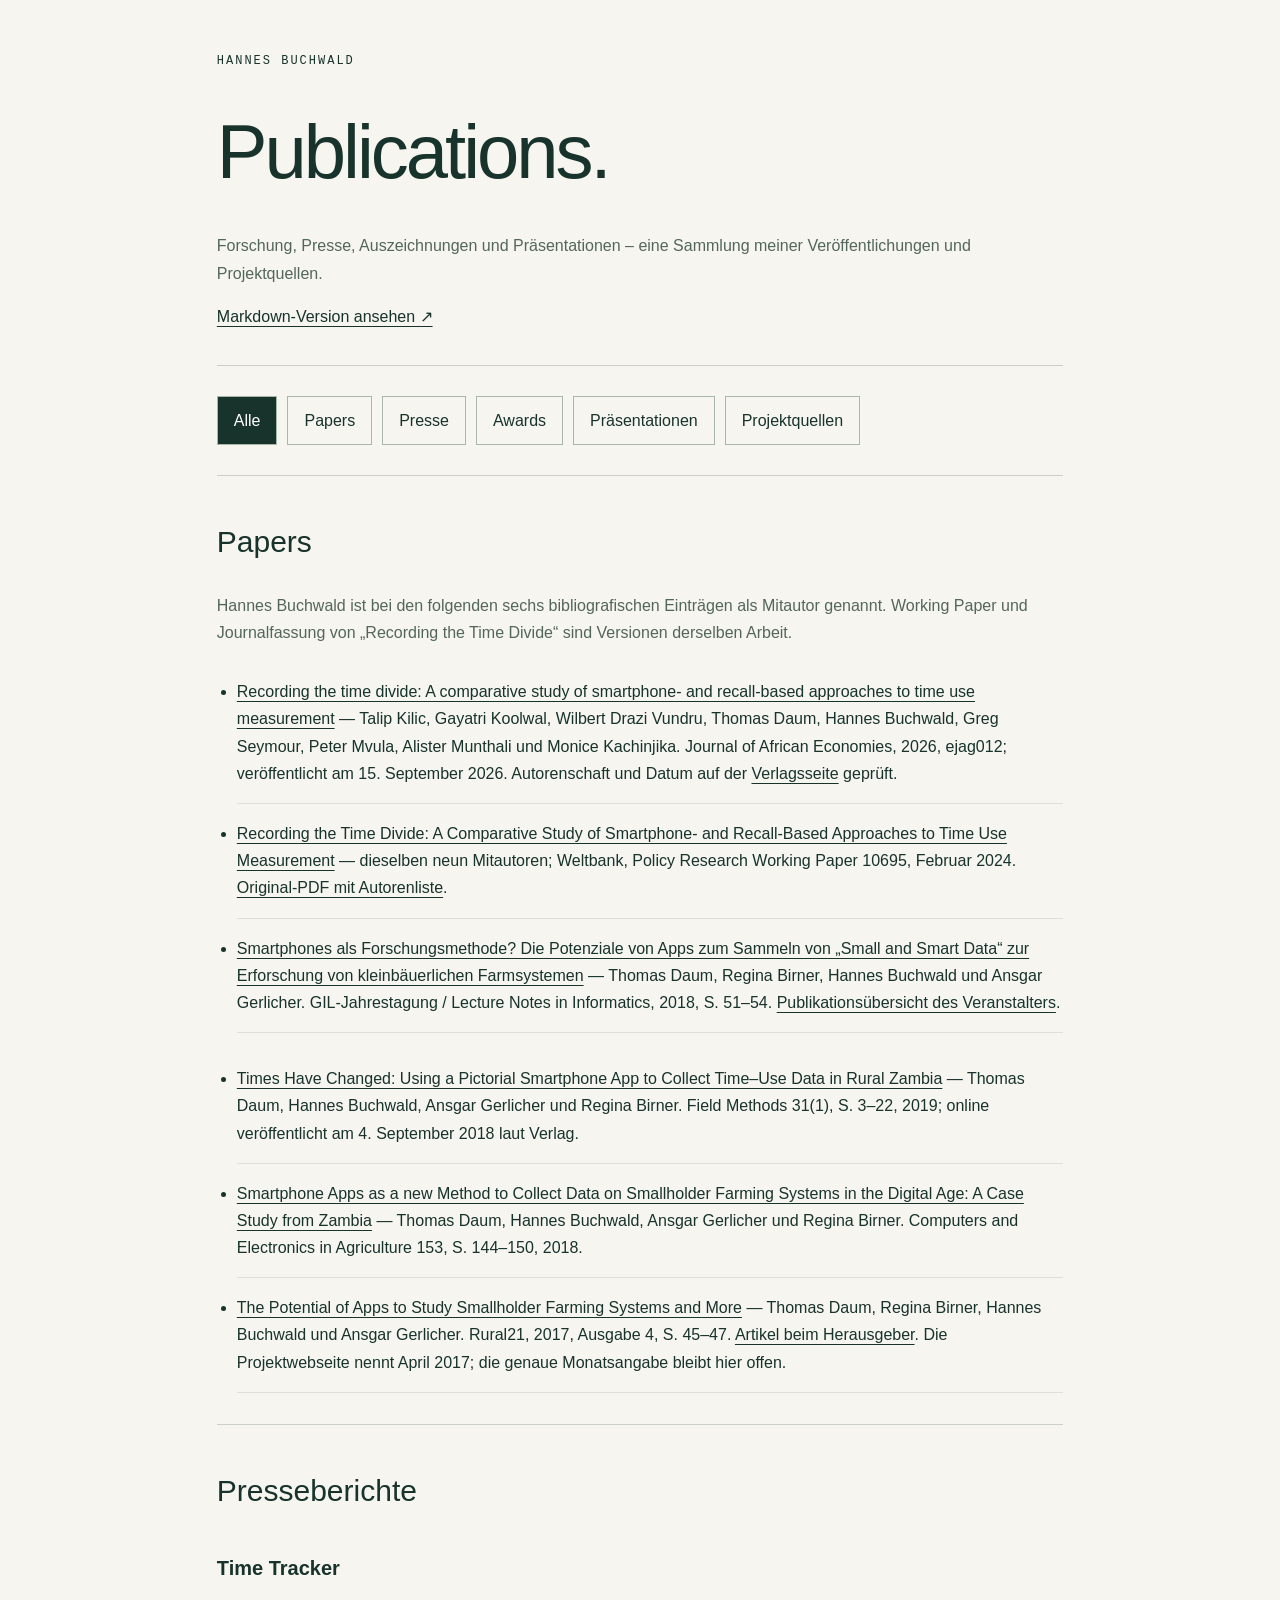
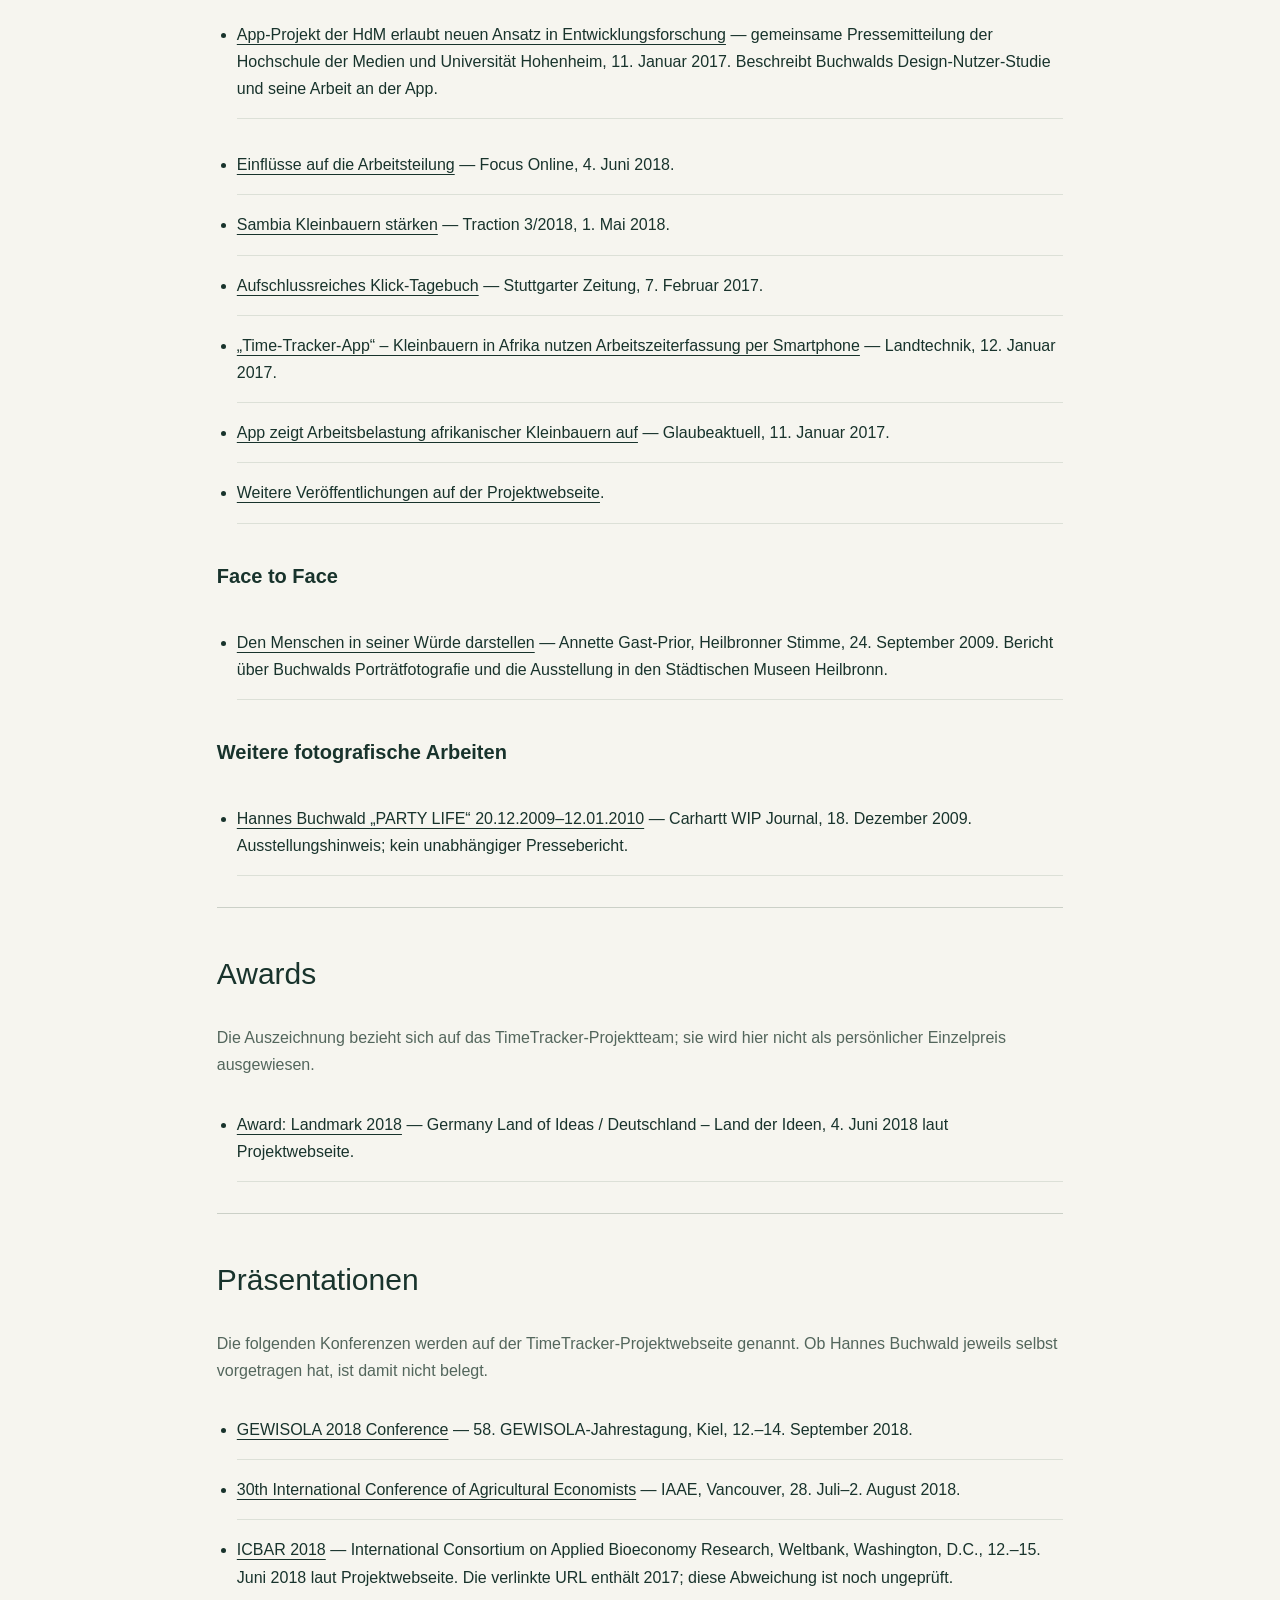
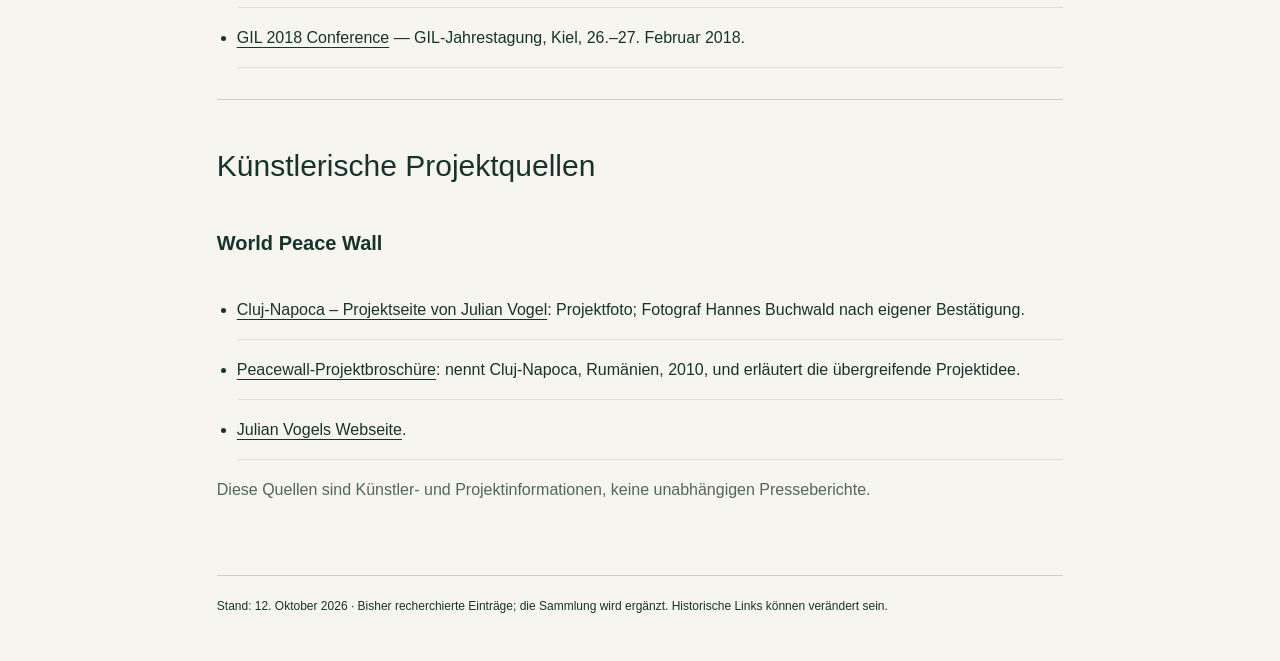
==== publications.html @ 1b31e5c7 "Add responsive publications page with category filters" ====
<!doctype html><html lang="de"><head><meta charset="utf-8"><meta name="viewport" content="width=device-width, initial-scale=1"><title>Publications · Hannes Buchwald</title><style>*{box-sizing:border-box}body{margin:0;background:#f6f5ef;color:#18332c;font:16px/1.7 Arial,sans-serif}main{max-width:1000px;margin:auto;padding:45px 6%}header{border-bottom:1px solid #cbd0c7;padding-bottom:35px}h1{font-size:clamp(42px,8vw,76px);font-weight:400;letter-spacing:-3px;margin:15px 0}h2{font-size:30px;font-weight:400}h3{font-size:20px;margin-top:35px}.label{font:12px monospace;letter-spacing:2px}nav{display:flex;flex-wrap:wrap;gap:10px;margin:30px 0}nav button{font:inherit;background:transparent;border:1px solid #a8b7aa;padding:10px 16px;color:inherit;cursor:pointer}nav button[aria-pressed=true]{background:#18332c;color:white}a{color:inherit;text-underline-offset:4px;overflow-wrap:anywhere}a:hover{color:#477022}a:focus-visible,button:focus-visible{outline:3px solid #609431;outline-offset:4px}section{border-top:1px solid #cbd0c7;padding:15px 0}li{padding:16px 0;border-bottom:1px solid #dce0d7}ul{padding-left:20px}p{color:#53665c}footer{font-size:12px;margin-top:40px;padding-top:20px;border-top:1px solid #cbd0c7}[hidden]{display:none}@media(max-width:600px){main{padding:25px 6%}nav{gap:8px}nav button{font-size:14px;padding:9px 12px}li{padding:18px 0}}@media print{nav{display:none}section[hidden]{display:block}}</style></head><body><main><header><span class="label">HANNES BUCHWALD</span><h1>Publications.</h1><p>Forschung, Presse, Auszeichnungen und Präsentationen – eine Sammlung meiner Veröffentlichungen und Projektquellen.</p><a href="publications.md">Markdown-Version ansehen ↗</a></header><nav aria-label="Bereiche auswählen"><button data-target="all" aria-pressed="true">Alle</button><button data-target="papers" aria-pressed="false">Papers</button><button data-target="press" aria-pressed="false">Presse</button><button data-target="awards" aria-pressed="false">Awards</button><button data-target="presentations" aria-pressed="false">Präsentationen</button><button data-target="sources" aria-pressed="false">Projektquellen</button></nav><div aria-live="polite"><section id="papers"><h2>Papers</h2><p>Hannes Buchwald ist bei den folgenden sechs bibliografischen Einträgen als Mitautor genannt. Working Paper und Journalfassung von „Recording the Time Divide“ sind Versionen derselben Arbeit.</p><ul><li><a href="https://doi.org/10.1093/jae/ejag012">Recording the time divide: A comparative study of smartphone- and recall-based approaches to time use measurement</a> — Talip Kilic, Gayatri Koolwal, Wilbert Drazi Vundru, Thomas Daum, Hannes Buchwald, Greg Seymour, Peter Mvula, Alister Munthali und Monice Kachinjika. Journal of African Economies, 2026, ejag012; veröffentlicht am 15. September 2026. Autorenschaft und Datum auf der <a href="https://academic.oup.com/jae/article-abstract/35/5/ejag012/8801932">Verlagsseite</a> geprüft.</li><li><a href="https://doi.org/10.1596/1813-9450-10695">Recording the Time Divide: A Comparative Study of Smartphone- and Recall-Based Approaches to Time Use Measurement</a> — dieselben neun Mitautoren; Weltbank, Policy Research Working Paper 10695, Februar 2024. <a href="https://documents1.worldbank.org/curated/en/099814102072416574/pdf/IDU195d006a6196d314cc21a96310b5efaaff3cd.pdf">Original-PDF mit Autorenliste</a>.</li><li><a href="https://gil-net.de/Publikationen/30_51.pdf">Smartphones als Forschungsmethode? Die Potenziale von Apps zum Sammeln von „Small and Smart Data“ zur Erforschung von kleinbäuerlichen Farmsystemen</a> — Thomas Daum, Regina Birner, Hannes Buchwald und Ansgar Gerlicher. GIL-Jahrestagung / Lecture Notes in Informatics, 2018, S. 51–54. <a href="https://gil-net.de/publikationen/">Publikationsübersicht des Veranstalters</a>.</li></ul><ul><li><a href="https://doi.org/10.1177/1525822X18797303">Times Have Changed: Using a Pictorial Smartphone App to Collect Time–Use Data in Rural Zambia</a> — Thomas Daum, Hannes Buchwald, Ansgar Gerlicher und Regina Birner. Field Methods 31(1), S. 3–22, 2019; online veröffentlicht am 4. September 2018 laut Verlag.</li><li><a href="https://doi.org/10.1016/j.compag.2018.08.017">Smartphone Apps as a new Method to Collect Data on Smallholder Farming Systems in the Digital Age: A Case Study from Zambia</a> — Thomas Daum, Hannes Buchwald, Ansgar Gerlicher und Regina Birner. Computers and Electronics in Agriculture 153, S. 144–150, 2018.</li><li><a href="https://www.rural21.com/uploads/media/rural2017_04-S45-47.pdf">The Potential of Apps to Study Smallholder Farming Systems and More</a> — Thomas Daum, Regina Birner, Hannes Buchwald und Ansgar Gerlicher. Rural21, 2017, Ausgabe 4, S. 45–47. <a href="https://www.rural21.com/english/a-closer-look-at/detail/article/the-potential-of-apps-to-study-smallholder-farming-systems-and-more.html">Artikel beim Herausgeber</a>. Die Projektwebseite nennt April 2017; die genaue Monatsangabe bleibt hier offen.</li></ul></section><section id="press"><h2>Presseberichte</h2><h3>Time Tracker</h3><ul><li><a href="https://www.hdm-stuttgart.de/view_news?ident=news20161129155757">App-Projekt der HdM erlaubt neuen Ansatz in Entwicklungsforschung</a> — gemeinsame Pressemitteilung der Hochschule der Medien und Universität Hohenheim, 11. Januar 2017. Beschreibt Buchwalds Design-Nutzer-Studie und seine Arbeit an der App.</li></ul><ul><li><a href="https://www.focus.de/regional/stuttgart/universitaet-hohenheim-einfluesse-auf-die-arbeitsteilung_id_9034741.html">Einflüsse auf die Arbeitsteilung</a> — Focus Online, 4. Juni 2018.</li><li><a href="https://www.agrarheute.com/traction/magazin/aktuelles-heft-3-2018">Sambia Kleinbauern stärken</a> — Traction 3/2018, 1. Mai 2018.</li><li><a href="http://www.stuttgarter-zeitung.de/inhalt.hochschule-der-medien-und-uni-hohenheim-forschen-in-afrika-aufschlussreiches-klick-tagebuch.cbecb83e-7405-4c4c-9af2-2b4f32dd54fb.html">Aufschlussreiches Klick-Tagebuch</a> — Stuttgarter Zeitung, 7. Februar 2017.</li><li><a href="https://www.landtechnik-online.eu/ojs-2.4.5/index.php/landtechnik/announcement">„Time-Tracker-App“ – Kleinbauern in Afrika nutzen Arbeitszeiterfassung per Smartphone</a> — Landtechnik, 12. Januar 2017.</li><li><a href="https://www.glaubeaktuell.net/nachrichten/wirtschaft/">App zeigt Arbeitsbelastung afrikanischer Kleinbauern auf</a> — Glaubeaktuell, 11. Januar 2017.</li><li><a href="http://timetracker.cc/creative-corporation/press/">Weitere Veröffentlichungen auf der Projektwebseite</a>.</li></ul><h3>Face to Face</h3><ul><li><a href="https://www.stimme.de/archiv/neckar-zaber/sonstige-den-menschen-in-seiner-wuerde-darstellen-art-1649790">Den Menschen in seiner Würde darstellen</a> — Annette Gast-Prior, Heilbronner Stimme, 24. September 2009. Bericht über Buchwalds Porträtfotografie und die Ausstellung in den Städtischen Museen Heilbronn.</li></ul><h3>Weitere fotografische Arbeiten</h3><ul><li><a href="https://www.carhartt-wip.com/en/journal/skate/2009/12/hannes-buchwald-party-life-20-12-2009-12-01-2010">Hannes Buchwald „PARTY LIFE“ 20.12.2009–12.01.2010</a> — Carhartt WIP Journal, 18. Dezember 2009. Ausstellungshinweis; kein unabhängiger Pressebericht.</li></ul></section><section id="awards"><h2>Awards</h2><p>Die Auszeichnung bezieht sich auf das TimeTracker-Projektteam; sie wird hier nicht als persönlicher Einzelpreis ausgewiesen.</p><ul><li><a href="https://land-der-ideen.de/projekt/forschungs-app-time-tracker-3795">Award: Landmark 2018</a> — Germany Land of Ideas / Deutschland – Land der Ideen, 4. Juni 2018 laut Projektwebseite.</li></ul></section><section id="presentations"><h2>Präsentationen</h2><p>Die folgenden Konferenzen werden auf der TimeTracker-Projektwebseite genannt. Ob Hannes Buchwald jeweils selbst vorgetragen hat, ist damit nicht belegt.</p><ul><li><a href="http://www.gewisola2018.uni-kiel.de/de">GEWISOLA 2018 Conference</a> — 58. GEWISOLA-Jahrestagung, Kiel, 12.–14. September 2018.</li><li><a href="http://www.icae2018.com/">30th International Conference of Agricultural Economists</a> — IAAE, Vancouver, 28. Juli–2. August 2018.</li><li><a href="http://www.worldbank.org/en/events/2017/10/11/disruptive-innovations-value-chains-and-rural-development">ICBAR 2018</a> — International Consortium on Applied Bioeconomy Research, Weltbank, Washington, D.C., 12.–15. Juni 2018 laut Projektwebseite. Die verlinkte URL enthält 2017; diese Abweichung ist noch ungeprüft.</li><li><a href="https://www.gil-net.de/Tagung/">GIL 2018 Conference</a> — GIL-Jahrestagung, Kiel, 26.–27. Februar 2018.</li></ul></section><section id="sources"><h2>Künstlerische Projektquellen</h2><h3>World Peace Wall</h3><ul><li><a href="https://julianvogel.me/cluj-napoca">Cluj-Napoca – Projektseite von Julian Vogel</a>: Projektfoto; Fotograf Hannes Buchwald nach eigener Bestätigung.</li><li><a href="https://www.julianvogel.me/files/home/infinite-Peacewall_project2021.pdf">Peacewall-Projektbroschüre</a>: nennt Cluj-Napoca, Rumänien, 2010, und erläutert die übergreifende Projektidee.</li><li><a href="https://julianvogel.me/">Julian Vogels Webseite</a>.</li></ul><p>Diese Quellen sind Künstler- und Projektinformationen, keine unabhängigen Presseberichte.</p></section></div><footer>Stand: 12. Oktober 2026 · Bisher recherchierte Einträge; die Sammlung wird ergänzt. Historische Links können verändert sein.</footer></main><script>document.querySelectorAll('nav button').forEach(b=>b.addEventListener('click',()=>{document.querySelectorAll('nav button').forEach(x=>x.setAttribute('aria-pressed',String(x===b)));document.querySelectorAll('section').forEach(s=>s.hidden=b.dataset.target!=='all'&&s.id!==b.dataset.target);}));</script></body></html>
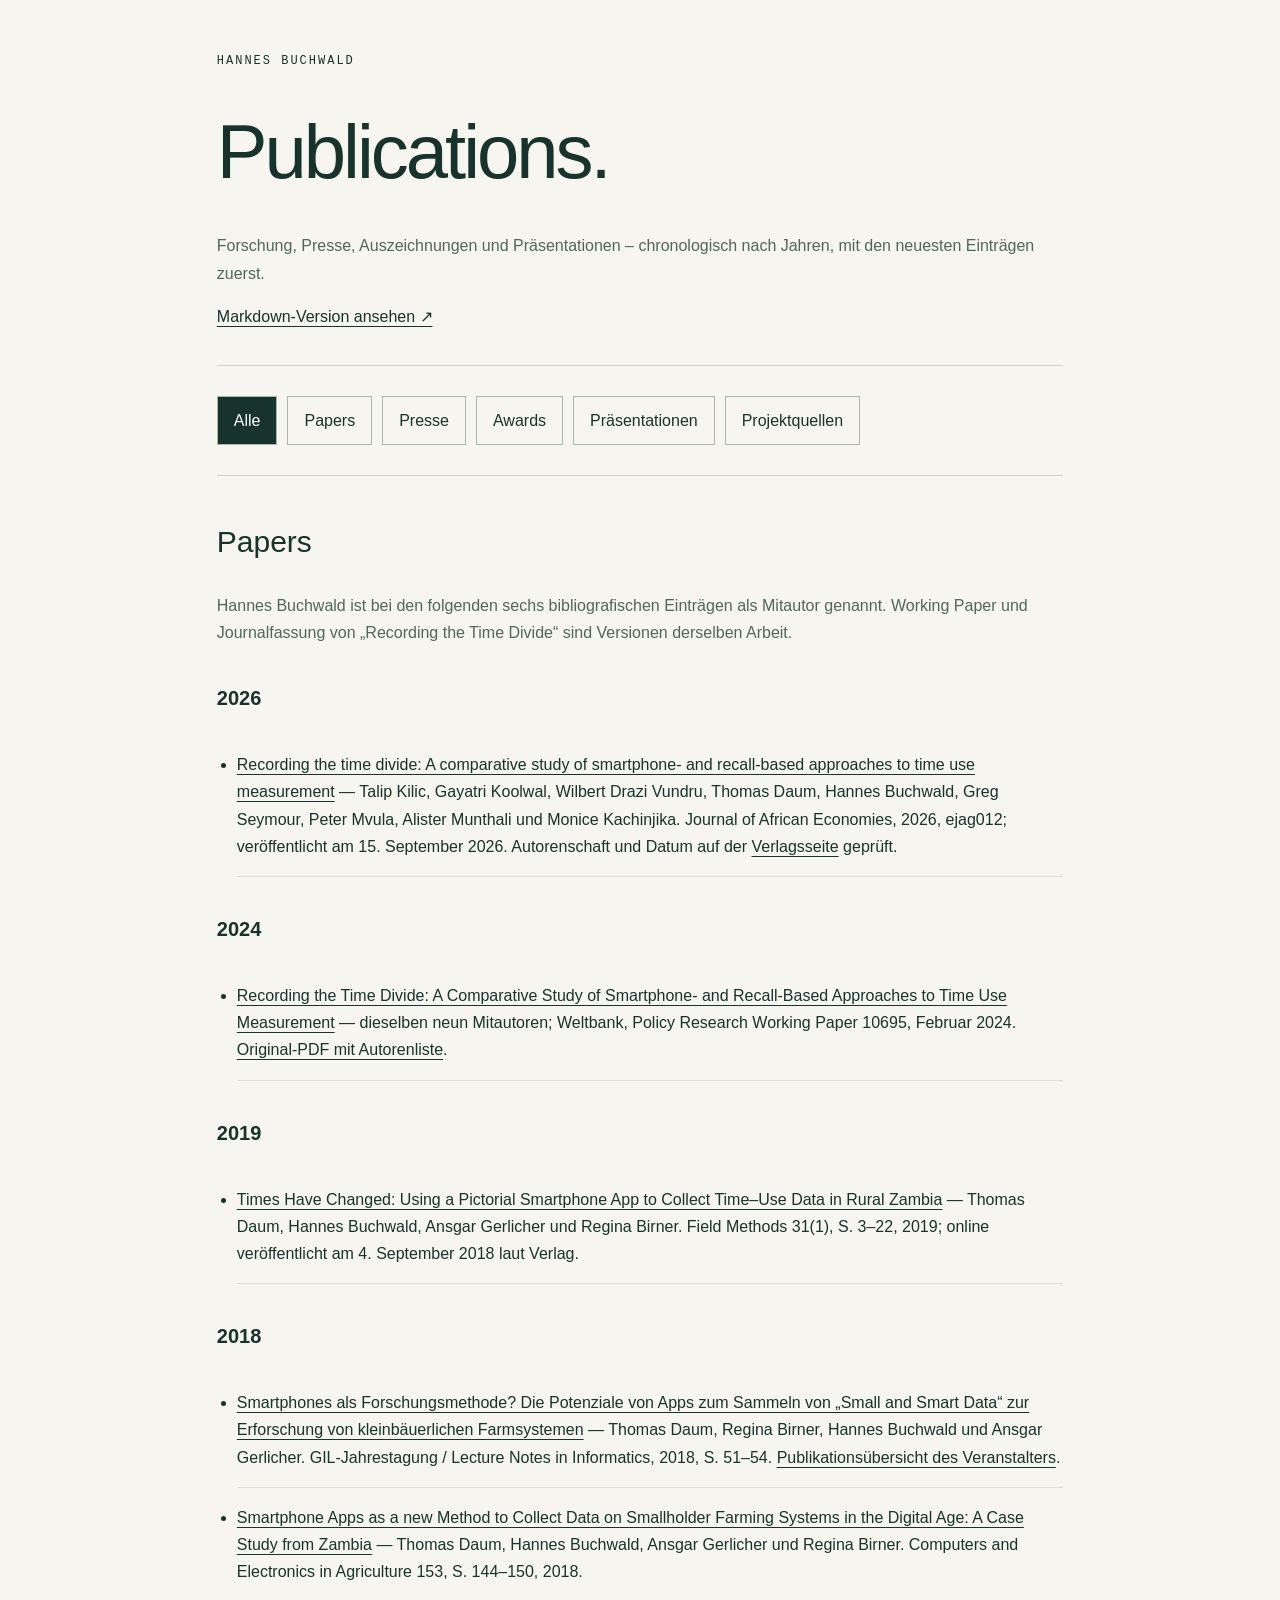
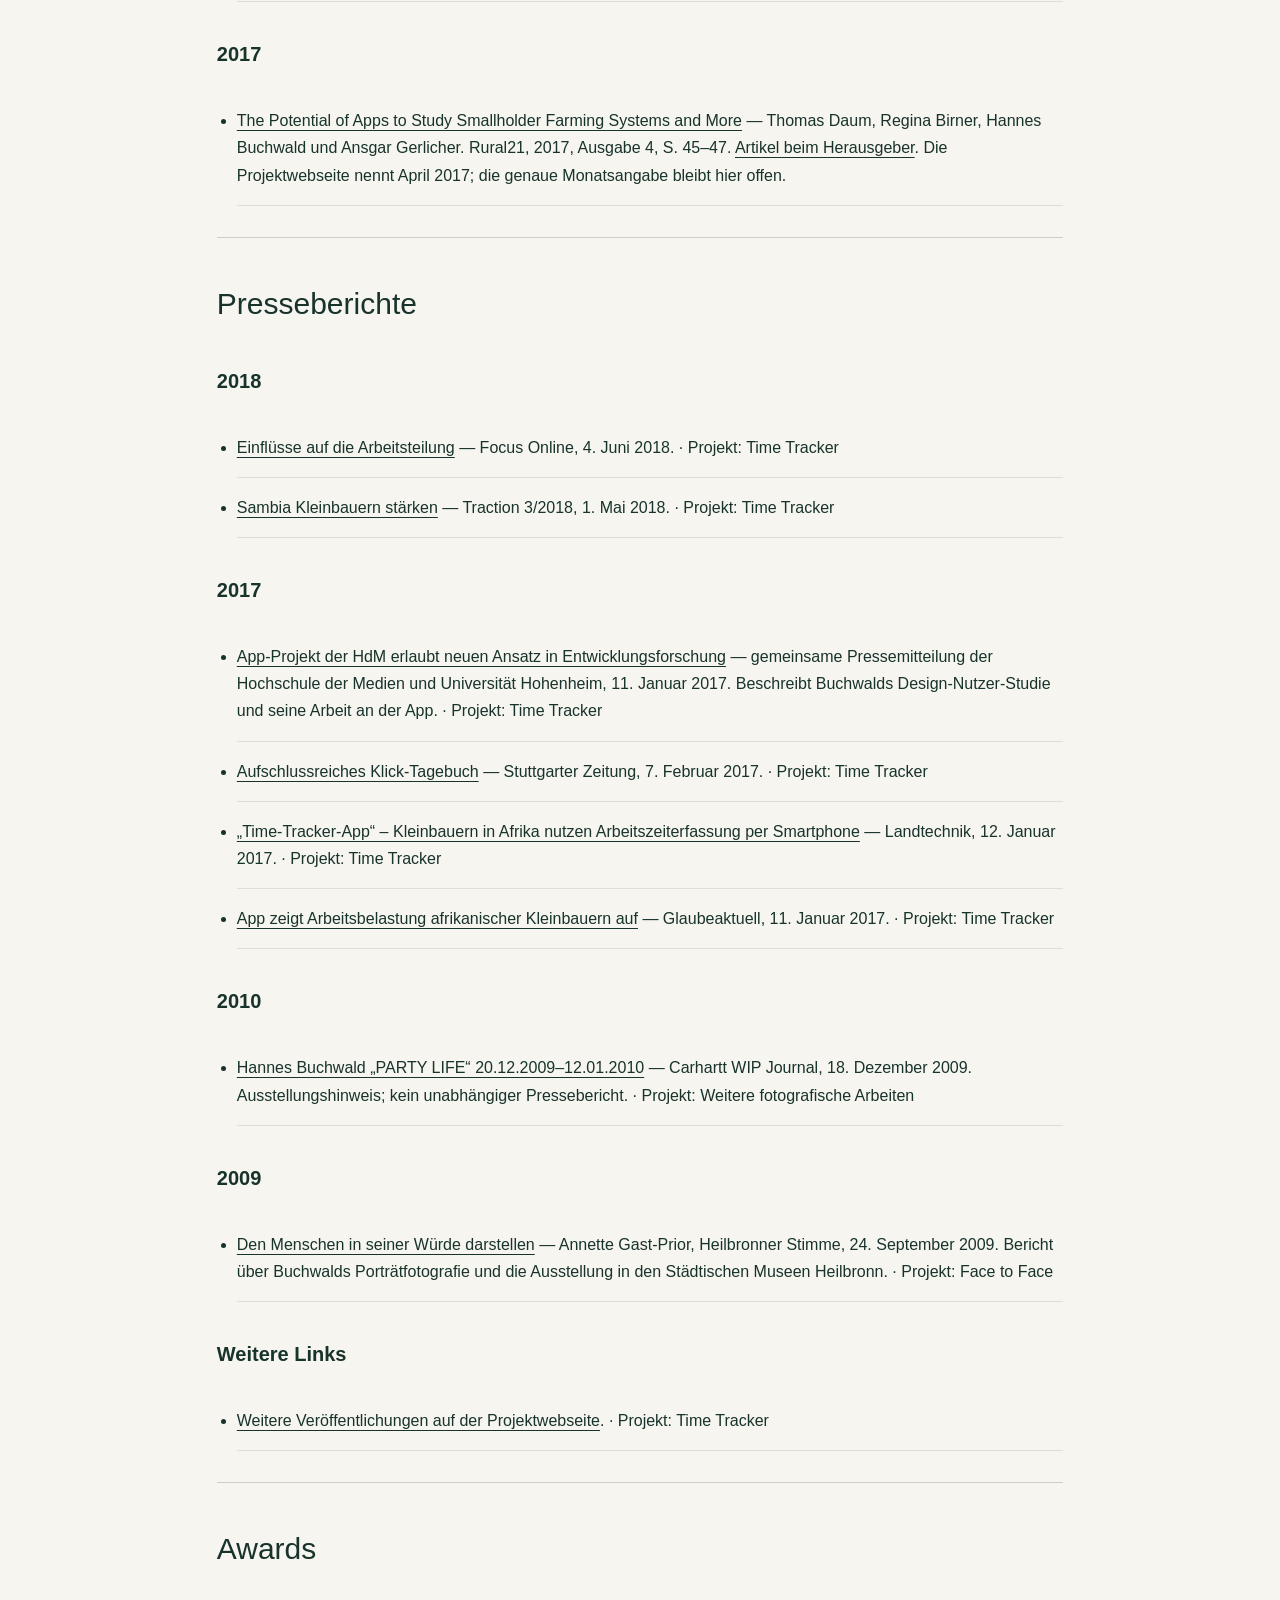
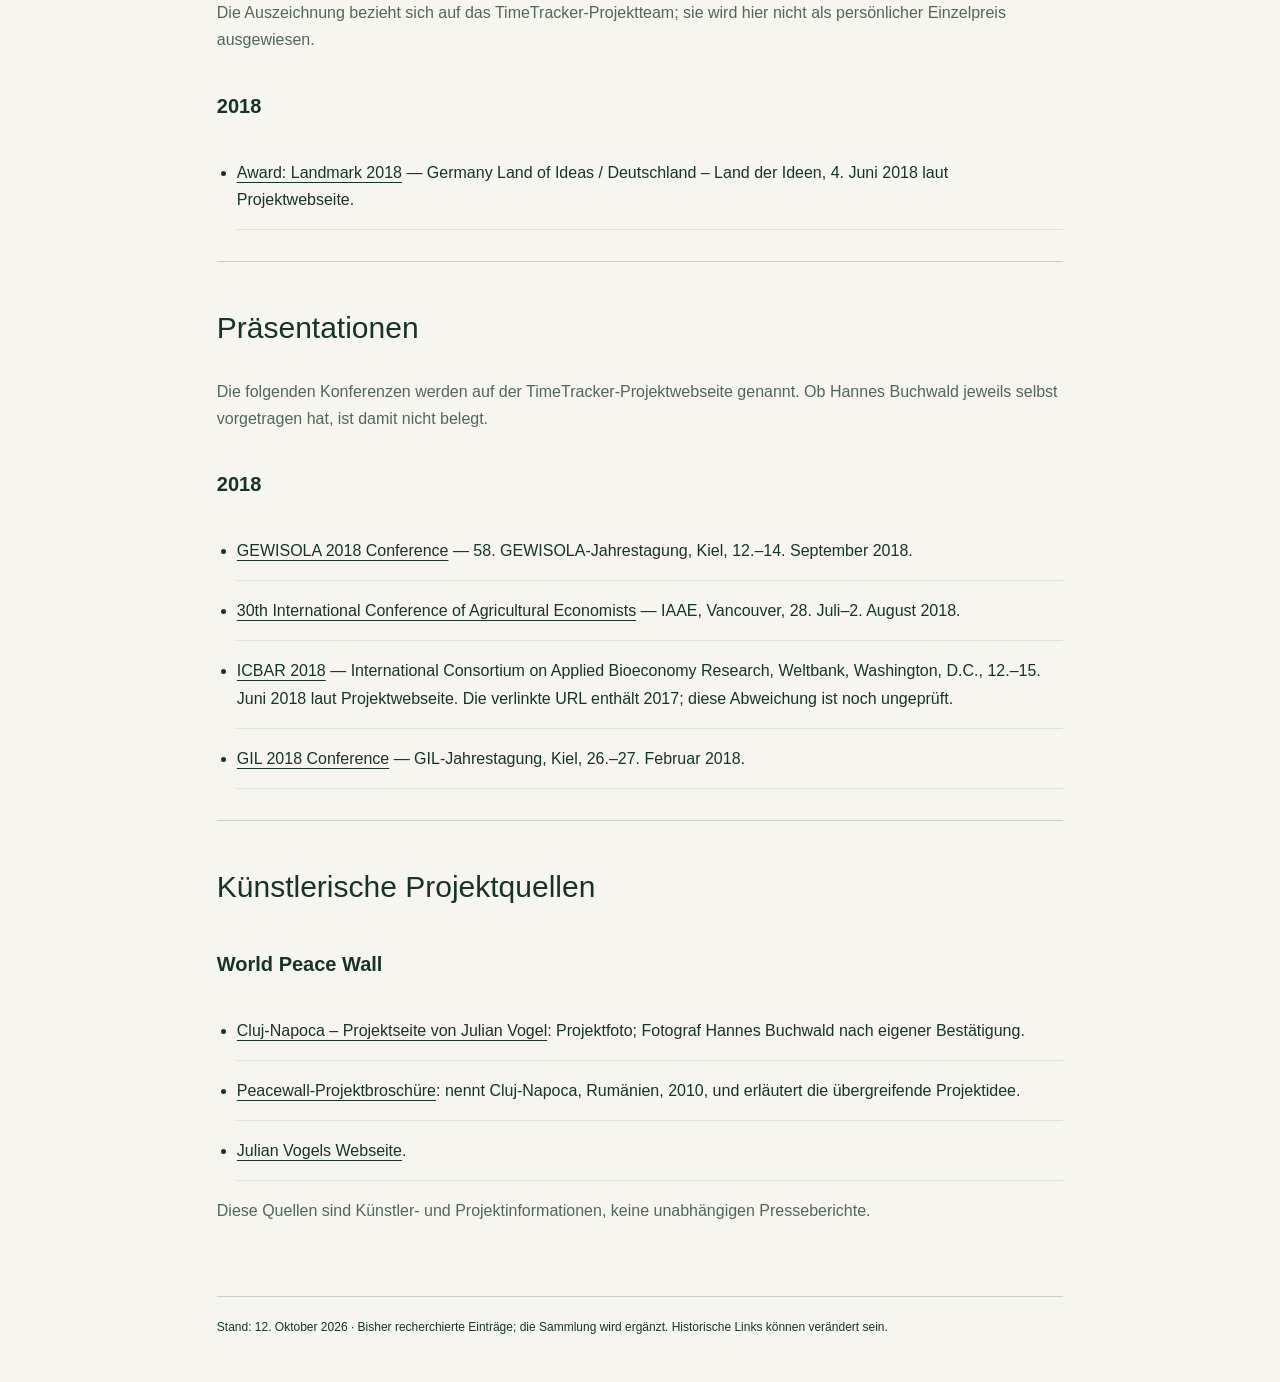
==== commit 6f92dfed: "Organize publication categories chronologically by year" ====
--- a/publications.html
+++ b/publications.html
@@ -1 +1 @@
-<!doctype html><html lang="de"><head><meta charset="utf-8"><meta name="viewport" content="width=device-width, initial-scale=1"><title>Publications · Hannes Buchwald</title><style>*{box-sizing:border-box}body{margin:0;background:#f6f5ef;color:#18332c;font:16px/1.7 Arial,sans-serif}main{max-width:1000px;margin:auto;padding:45px 6%}header{border-bottom:1px solid #cbd0c7;padding-bottom:35px}h1{font-size:clamp(42px,8vw,76px);font-weight:400;letter-spacing:-3px;margin:15px 0}h2{font-size:30px;font-weight:400}h3{font-size:20px;margin-top:35px}.label{font:12px monospace;letter-spacing:2px}nav{display:flex;flex-wrap:wrap;gap:10px;margin:30px 0}nav button{font:inherit;background:transparent;border:1px solid #a8b7aa;padding:10px 16px;color:inherit;cursor:pointer}nav button[aria-pressed=true]{background:#18332c;color:white}a{color:inherit;text-underline-offset:4px;overflow-wrap:anywhere}a:hover{color:#477022}a:focus-visible,button:focus-visible{outline:3px solid #609431;outline-offset:4px}section{border-top:1px solid #cbd0c7;padding:15px 0}li{padding:16px 0;border-bottom:1px solid #dce0d7}ul{padding-left:20px}p{color:#53665c}footer{font-size:12px;margin-top:40px;padding-top:20px;border-top:1px solid #cbd0c7}[hidden]{display:none}@media(max-width:600px){main{padding:25px 6%}nav{gap:8px}nav button{font-size:14px;padding:9px 12px}li{padding:18px 0}}@media print{nav{display:none}section[hidden]{display:block}}</style></head><body><main><header><span class="label">HANNES BUCHWALD</span><h1>Publications.</h1><p>Forschung, Presse, Auszeichnungen und Präsentationen – eine Sammlung meiner Veröffentlichungen und Projektquellen.</p><a href="publications.md">Markdown-Version ansehen ↗</a></header><nav aria-label="Bereiche auswählen"><button data-target="all" aria-pressed="true">Alle</button><button data-target="papers" aria-pressed="false">Papers</button><button data-target="press" aria-pressed="false">Presse</button><button data-target="awards" aria-pressed="false">Awards</button><button data-target="presentations" aria-pressed="false">Präsentationen</button><button data-target="sources" aria-pressed="false">Projektquellen</button></nav><div aria-live="polite"><section id="papers"><h2>Papers</h2><p>Hannes Buchwald ist bei den folgenden sechs bibliografischen Einträgen als Mitautor genannt. Working Paper und Journalfassung von „Recording the Time Divide“ sind Versionen derselben Arbeit.</p><ul><li><a href="https://doi.org/10.1093/jae/ejag012">Recording the time divide: A comparative study of smartphone- and recall-based approaches to time use measurement</a> — Talip Kilic, Gayatri Koolwal, Wilbert Drazi Vundru, Thomas Daum, Hannes Buchwald, Greg Seymour, Peter Mvula, Alister Munthali und Monice Kachinjika. Journal of African Economies, 2026, ejag012; veröffentlicht am 15. September 2026. Autorenschaft und Datum auf der <a href="https://academic.oup.com/jae/article-abstract/35/5/ejag012/8801932">Verlagsseite</a> geprüft.</li><li><a href="https://doi.org/10.1596/1813-9450-10695">Recording the Time Divide: A Comparative Study of Smartphone- and Recall-Based Approaches to Time Use Measurement</a> — dieselben neun Mitautoren; Weltbank, Policy Research Working Paper 10695, Februar 2024. <a href="https://documents1.worldbank.org/curated/en/099814102072416574/pdf/IDU195d006a6196d314cc21a96310b5efaaff3cd.pdf">Original-PDF mit Autorenliste</a>.</li><li><a href="https://gil-net.de/Publikationen/30_51.pdf">Smartphones als Forschungsmethode? Die Potenziale von Apps zum Sammeln von „Small and Smart Data“ zur Erforschung von kleinbäuerlichen Farmsystemen</a> — Thomas Daum, Regina Birner, Hannes Buchwald und Ansgar Gerlicher. GIL-Jahrestagung / Lecture Notes in Informatics, 2018, S. 51–54. <a href="https://gil-net.de/publikationen/">Publikationsübersicht des Veranstalters</a>.</li></ul><ul><li><a href="https://doi.org/10.1177/1525822X18797303">Times Have Changed: Using a Pictorial Smartphone App to Collect Time–Use Data in Rural Zambia</a> — Thomas Daum, Hannes Buchwald, Ansgar Gerlicher und Regina Birner. Field Methods 31(1), S. 3–22, 2019; online veröffentlicht am 4. September 2018 laut Verlag.</li><li><a href="https://doi.org/10.1016/j.compag.2018.08.017">Smartphone Apps as a new Method to Collect Data on Smallholder Farming Systems in the Digital Age: A Case Study from Zambia</a> — Thomas Daum, Hannes Buchwald, Ansgar Gerlicher und Regina Birner. Computers and Electronics in Agriculture 153, S. 144–150, 2018.</li><li><a href="https://www.rural21.com/uploads/media/rural2017_04-S45-47.pdf">The Potential of Apps to Study Smallholder Farming Systems and More</a> — Thomas Daum, Regina Birner, Hannes Buchwald und Ansgar Gerlicher. Rural21, 2017, Ausgabe 4, S. 45–47. <a href="https://www.rural21.com/english/a-closer-look-at/detail/article/the-potential-of-apps-to-study-smallholder-farming-systems-and-more.html">Artikel beim Herausgeber</a>. Die Projektwebseite nennt April 2017; die genaue Monatsangabe bleibt hier offen.</li></ul></section><section id="press"><h2>Presseberichte</h2><h3>Time Tracker</h3><ul><li><a href="https://www.hdm-stuttgart.de/view_news?ident=news20161129155757">App-Projekt der HdM erlaubt neuen Ansatz in Entwicklungsforschung</a> — gemeinsame Pressemitteilung der Hochschule der Medien und Universität Hohenheim, 11. Januar 2017. Beschreibt Buchwalds Design-Nutzer-Studie und seine Arbeit an der App.</li></ul><ul><li><a href="https://www.focus.de/regional/stuttgart/universitaet-hohenheim-einfluesse-auf-die-arbeitsteilung_id_9034741.html">Einflüsse auf die Arbeitsteilung</a> — Focus Online, 4. Juni 2018.</li><li><a href="https://www.agrarheute.com/traction/magazin/aktuelles-heft-3-2018">Sambia Kleinbauern stärken</a> — Traction 3/2018, 1. Mai 2018.</li><li><a href="http://www.stuttgarter-zeitung.de/inhalt.hochschule-der-medien-und-uni-hohenheim-forschen-in-afrika-aufschlussreiches-klick-tagebuch.cbecb83e-7405-4c4c-9af2-2b4f32dd54fb.html">Aufschlussreiches Klick-Tagebuch</a> — Stuttgarter Zeitung, 7. Februar 2017.</li><li><a href="https://www.landtechnik-online.eu/ojs-2.4.5/index.php/landtechnik/announcement">„Time-Tracker-App“ – Kleinbauern in Afrika nutzen Arbeitszeiterfassung per Smartphone</a> — Landtechnik, 12. Januar 2017.</li><li><a href="https://www.glaubeaktuell.net/nachrichten/wirtschaft/">App zeigt Arbeitsbelastung afrikanischer Kleinbauern auf</a> — Glaubeaktuell, 11. Januar 2017.</li><li><a href="http://timetracker.cc/creative-corporation/press/">Weitere Veröffentlichungen auf der Projektwebseite</a>.</li></ul><h3>Face to Face</h3><ul><li><a href="https://www.stimme.de/archiv/neckar-zaber/sonstige-den-menschen-in-seiner-wuerde-darstellen-art-1649790">Den Menschen in seiner Würde darstellen</a> — Annette Gast-Prior, Heilbronner Stimme, 24. September 2009. Bericht über Buchwalds Porträtfotografie und die Ausstellung in den Städtischen Museen Heilbronn.</li></ul><h3>Weitere fotografische Arbeiten</h3><ul><li><a href="https://www.carhartt-wip.com/en/journal/skate/2009/12/hannes-buchwald-party-life-20-12-2009-12-01-2010">Hannes Buchwald „PARTY LIFE“ 20.12.2009–12.01.2010</a> — Carhartt WIP Journal, 18. Dezember 2009. Ausstellungshinweis; kein unabhängiger Pressebericht.</li></ul></section><section id="awards"><h2>Awards</h2><p>Die Auszeichnung bezieht sich auf das TimeTracker-Projektteam; sie wird hier nicht als persönlicher Einzelpreis ausgewiesen.</p><ul><li><a href="https://land-der-ideen.de/projekt/forschungs-app-time-tracker-3795">Award: Landmark 2018</a> — Germany Land of Ideas / Deutschland – Land der Ideen, 4. Juni 2018 laut Projektwebseite.</li></ul></section><section id="presentations"><h2>Präsentationen</h2><p>Die folgenden Konferenzen werden auf der TimeTracker-Projektwebseite genannt. Ob Hannes Buchwald jeweils selbst vorgetragen hat, ist damit nicht belegt.</p><ul><li><a href="http://www.gewisola2018.uni-kiel.de/de">GEWISOLA 2018 Conference</a> — 58. GEWISOLA-Jahrestagung, Kiel, 12.–14. September 2018.</li><li><a href="http://www.icae2018.com/">30th International Conference of Agricultural Economists</a> — IAAE, Vancouver, 28. Juli–2. August 2018.</li><li><a href="http://www.worldbank.org/en/events/2017/10/11/disruptive-innovations-value-chains-and-rural-development">ICBAR 2018</a> — International Consortium on Applied Bioeconomy Research, Weltbank, Washington, D.C., 12.–15. Juni 2018 laut Projektwebseite. Die verlinkte URL enthält 2017; diese Abweichung ist noch ungeprüft.</li><li><a href="https://www.gil-net.de/Tagung/">GIL 2018 Conference</a> — GIL-Jahrestagung, Kiel, 26.–27. Februar 2018.</li></ul></section><section id="sources"><h2>Künstlerische Projektquellen</h2><h3>World Peace Wall</h3><ul><li><a href="https://julianvogel.me/cluj-napoca">Cluj-Napoca – Projektseite von Julian Vogel</a>: Projektfoto; Fotograf Hannes Buchwald nach eigener Bestätigung.</li><li><a href="https://www.julianvogel.me/files/home/infinite-Peacewall_project2021.pdf">Peacewall-Projektbroschüre</a>: nennt Cluj-Napoca, Rumänien, 2010, und erläutert die übergreifende Projektidee.</li><li><a href="https://julianvogel.me/">Julian Vogels Webseite</a>.</li></ul><p>Diese Quellen sind Künstler- und Projektinformationen, keine unabhängigen Presseberichte.</p></section></div><footer>Stand: 12. Oktober 2026 · Bisher recherchierte Einträge; die Sammlung wird ergänzt. Historische Links können verändert sein.</footer></main><script>document.querySelectorAll('nav button').forEach(b=>b.addEventListener('click',()=>{document.querySelectorAll('nav button').forEach(x=>x.setAttribute('aria-pressed',String(x===b)));document.querySelectorAll('section').forEach(s=>s.hidden=b.dataset.target!=='all'&&s.id!==b.dataset.target);}));</script></body></html>+<!doctype html><html lang="de"><head><meta charset="utf-8"><meta name="viewport" content="width=device-width, initial-scale=1"><title>Publications · Hannes Buchwald</title><style>*{box-sizing:border-box}body{margin:0;background:#f6f5ef;color:#18332c;font:16px/1.7 Arial,sans-serif}main{max-width:1000px;margin:auto;padding:45px 6%}header{border-bottom:1px solid #cbd0c7;padding-bottom:35px}h1{font-size:clamp(42px,8vw,76px);font-weight:400;letter-spacing:-3px;margin:15px 0}h2{font-size:30px;font-weight:400}h3{font-size:20px;margin-top:35px}.label{font:12px monospace;letter-spacing:2px}nav{display:flex;flex-wrap:wrap;gap:10px;margin:30px 0}nav button{font:inherit;background:transparent;border:1px solid #a8b7aa;padding:10px 16px;color:inherit;cursor:pointer}nav button[aria-pressed=true]{background:#18332c;color:white}a{color:inherit;text-underline-offset:4px;overflow-wrap:anywhere}a:hover{color:#477022}a:focus-visible,button:focus-visible{outline:3px solid #609431;outline-offset:4px}section{border-top:1px solid #cbd0c7;padding:15px 0}li{padding:16px 0;border-bottom:1px solid #dce0d7}ul{padding-left:20px}p{color:#53665c}footer{font-size:12px;margin-top:40px;padding-top:20px;border-top:1px solid #cbd0c7}[hidden]{display:none}@media(max-width:600px){main{padding:25px 6%}nav{gap:8px}nav button{font-size:14px;padding:9px 12px}li{padding:18px 0}}@media print{nav{display:none}section[hidden]{display:block}}</style></head><body><main><header><span class="label">HANNES BUCHWALD</span><h1>Publications.</h1><p>Forschung, Presse, Auszeichnungen und Präsentationen – chronologisch nach Jahren, mit den neuesten Einträgen zuerst.</p><a href="publications.md">Markdown-Version ansehen ↗</a></header><nav aria-label="Bereiche auswählen"><button data-target="all" aria-pressed="true">Alle</button><button data-target="papers" aria-pressed="false">Papers</button><button data-target="press" aria-pressed="false">Presse</button><button data-target="awards" aria-pressed="false">Awards</button><button data-target="presentations" aria-pressed="false">Präsentationen</button><button data-target="sources" aria-pressed="false">Projektquellen</button></nav><div aria-live="polite"><section id="papers"><h2>Papers</h2><p>Hannes Buchwald ist bei den folgenden sechs bibliografischen Einträgen als Mitautor genannt. Working Paper und Journalfassung von „Recording the Time Divide“ sind Versionen derselben Arbeit.</p><h3>2026</h3><ul><li><a href="https://doi.org/10.1093/jae/ejag012">Recording the time divide: A comparative study of smartphone- and recall-based approaches to time use measurement</a> — Talip Kilic, Gayatri Koolwal, Wilbert Drazi Vundru, Thomas Daum, Hannes Buchwald, Greg Seymour, Peter Mvula, Alister Munthali und Monice Kachinjika. Journal of African Economies, 2026, ejag012; veröffentlicht am 15. September 2026. Autorenschaft und Datum auf der <a href="https://academic.oup.com/jae/article-abstract/35/5/ejag012/8801932">Verlagsseite</a> geprüft.</li></ul><h3>2024</h3><ul><li><a href="https://doi.org/10.1596/1813-9450-10695">Recording the Time Divide: A Comparative Study of Smartphone- and Recall-Based Approaches to Time Use Measurement</a> — dieselben neun Mitautoren; Weltbank, Policy Research Working Paper 10695, Februar 2024. <a href="https://documents1.worldbank.org/curated/en/099814102072416574/pdf/IDU195d006a6196d314cc21a96310b5efaaff3cd.pdf">Original-PDF mit Autorenliste</a>.</li></ul><h3>2019</h3><ul><li><a href="https://doi.org/10.1177/1525822X18797303">Times Have Changed: Using a Pictorial Smartphone App to Collect Time–Use Data in Rural Zambia</a> — Thomas Daum, Hannes Buchwald, Ansgar Gerlicher und Regina Birner. Field Methods 31(1), S. 3–22, 2019; online veröffentlicht am 4. September 2018 laut Verlag.</li></ul><h3>2018</h3><ul><li><a href="https://gil-net.de/Publikationen/30_51.pdf">Smartphones als Forschungsmethode? Die Potenziale von Apps zum Sammeln von „Small and Smart Data“ zur Erforschung von kleinbäuerlichen Farmsystemen</a> — Thomas Daum, Regina Birner, Hannes Buchwald und Ansgar Gerlicher. GIL-Jahrestagung / Lecture Notes in Informatics, 2018, S. 51–54. <a href="https://gil-net.de/publikationen/">Publikationsübersicht des Veranstalters</a>.</li><li><a href="https://doi.org/10.1016/j.compag.2018.08.017">Smartphone Apps as a new Method to Collect Data on Smallholder Farming Systems in the Digital Age: A Case Study from Zambia</a> — Thomas Daum, Hannes Buchwald, Ansgar Gerlicher und Regina Birner. Computers and Electronics in Agriculture 153, S. 144–150, 2018.</li></ul><h3>2017</h3><ul><li><a href="https://www.rural21.com/uploads/media/rural2017_04-S45-47.pdf">The Potential of Apps to Study Smallholder Farming Systems and More</a> — Thomas Daum, Regina Birner, Hannes Buchwald und Ansgar Gerlicher. Rural21, 2017, Ausgabe 4, S. 45–47. <a href="https://www.rural21.com/english/a-closer-look-at/detail/article/the-potential-of-apps-to-study-smallholder-farming-systems-and-more.html">Artikel beim Herausgeber</a>. Die Projektwebseite nennt April 2017; die genaue Monatsangabe bleibt hier offen.</li></ul></section><section id="press"><h2>Presseberichte</h2><h3>2018</h3><ul><li><a href="https://www.focus.de/regional/stuttgart/universitaet-hohenheim-einfluesse-auf-die-arbeitsteilung_id_9034741.html">Einflüsse auf die Arbeitsteilung</a> — Focus Online, 4. Juni 2018. · Projekt: Time Tracker</li><li><a href="https://www.agrarheute.com/traction/magazin/aktuelles-heft-3-2018">Sambia Kleinbauern stärken</a> — Traction 3/2018, 1. Mai 2018. · Projekt: Time Tracker</li></ul><h3>2017</h3><ul><li><a href="https://www.hdm-stuttgart.de/view_news?ident=news20161129155757">App-Projekt der HdM erlaubt neuen Ansatz in Entwicklungsforschung</a> — gemeinsame Pressemitteilung der Hochschule der Medien und Universität Hohenheim, 11. Januar 2017. Beschreibt Buchwalds Design-Nutzer-Studie und seine Arbeit an der App. · Projekt: Time Tracker</li><li><a href="http://www.stuttgarter-zeitung.de/inhalt.hochschule-der-medien-und-uni-hohenheim-forschen-in-afrika-aufschlussreiches-klick-tagebuch.cbecb83e-7405-4c4c-9af2-2b4f32dd54fb.html">Aufschlussreiches Klick-Tagebuch</a> — Stuttgarter Zeitung, 7. Februar 2017. · Projekt: Time Tracker</li><li><a href="https://www.landtechnik-online.eu/ojs-2.4.5/index.php/landtechnik/announcement">„Time-Tracker-App“ – Kleinbauern in Afrika nutzen Arbeitszeiterfassung per Smartphone</a> — Landtechnik, 12. Januar 2017. · Projekt: Time Tracker</li><li><a href="https://www.glaubeaktuell.net/nachrichten/wirtschaft/">App zeigt Arbeitsbelastung afrikanischer Kleinbauern auf</a> — Glaubeaktuell, 11. Januar 2017. · Projekt: Time Tracker</li></ul><h3>2010</h3><ul><li><a href="https://www.carhartt-wip.com/en/journal/skate/2009/12/hannes-buchwald-party-life-20-12-2009-12-01-2010">Hannes Buchwald „PARTY LIFE“ 20.12.2009–12.01.2010</a> — Carhartt WIP Journal, 18. Dezember 2009. Ausstellungshinweis; kein unabhängiger Pressebericht. · Projekt: Weitere fotografische Arbeiten</li></ul><h3>2009</h3><ul><li><a href="https://www.stimme.de/archiv/neckar-zaber/sonstige-den-menschen-in-seiner-wuerde-darstellen-art-1649790">Den Menschen in seiner Würde darstellen</a> — Annette Gast-Prior, Heilbronner Stimme, 24. September 2009. Bericht über Buchwalds Porträtfotografie und die Ausstellung in den Städtischen Museen Heilbronn. · Projekt: Face to Face</li></ul><h3>Weitere Links</h3><ul><li><a href="http://timetracker.cc/creative-corporation/press/">Weitere Veröffentlichungen auf der Projektwebseite</a>. · Projekt: Time Tracker</li></ul></section><section id="awards"><h2>Awards</h2><p>Die Auszeichnung bezieht sich auf das TimeTracker-Projektteam; sie wird hier nicht als persönlicher Einzelpreis ausgewiesen.</p><h3>2018</h3><ul><li><a href="https://land-der-ideen.de/projekt/forschungs-app-time-tracker-3795">Award: Landmark 2018</a> — Germany Land of Ideas / Deutschland – Land der Ideen, 4. Juni 2018 laut Projektwebseite.</li></ul></section><section id="presentations"><h2>Präsentationen</h2><p>Die folgenden Konferenzen werden auf der TimeTracker-Projektwebseite genannt. Ob Hannes Buchwald jeweils selbst vorgetragen hat, ist damit nicht belegt.</p><h3>2018</h3><ul><li><a href="http://www.gewisola2018.uni-kiel.de/de">GEWISOLA 2018 Conference</a> — 58. GEWISOLA-Jahrestagung, Kiel, 12.–14. September 2018.</li><li><a href="http://www.icae2018.com/">30th International Conference of Agricultural Economists</a> — IAAE, Vancouver, 28. Juli–2. August 2018.</li><li><a href="http://www.worldbank.org/en/events/2017/10/11/disruptive-innovations-value-chains-and-rural-development">ICBAR 2018</a> — International Consortium on Applied Bioeconomy Research, Weltbank, Washington, D.C., 12.–15. Juni 2018 laut Projektwebseite. Die verlinkte URL enthält 2017; diese Abweichung ist noch ungeprüft.</li><li><a href="https://www.gil-net.de/Tagung/">GIL 2018 Conference</a> — GIL-Jahrestagung, Kiel, 26.–27. Februar 2018.</li></ul></section><section id="sources"><h2>Künstlerische Projektquellen</h2><h3>World Peace Wall</h3><ul><li><a href="https://julianvogel.me/cluj-napoca">Cluj-Napoca – Projektseite von Julian Vogel</a>: Projektfoto; Fotograf Hannes Buchwald nach eigener Bestätigung.</li><li><a href="https://www.julianvogel.me/files/home/infinite-Peacewall_project2021.pdf">Peacewall-Projektbroschüre</a>: nennt Cluj-Napoca, Rumänien, 2010, und erläutert die übergreifende Projektidee.</li><li><a href="https://julianvogel.me/">Julian Vogels Webseite</a>.</li></ul><p>Diese Quellen sind Künstler- und Projektinformationen, keine unabhängigen Presseberichte.</p></section></div><footer>Stand: 12. Oktober 2026 · Bisher recherchierte Einträge; die Sammlung wird ergänzt. Historische Links können verändert sein.</footer></main><script>document.querySelectorAll('nav button').forEach(b=>b.addEventListener('click',()=>{document.querySelectorAll('nav button').forEach(x=>x.setAttribute('aria-pressed',String(x===b)));document.querySelectorAll('section').forEach(s=>s.hidden=b.dataset.target!=='all'&&s.id!==b.dataset.target);}));</script></body></html>
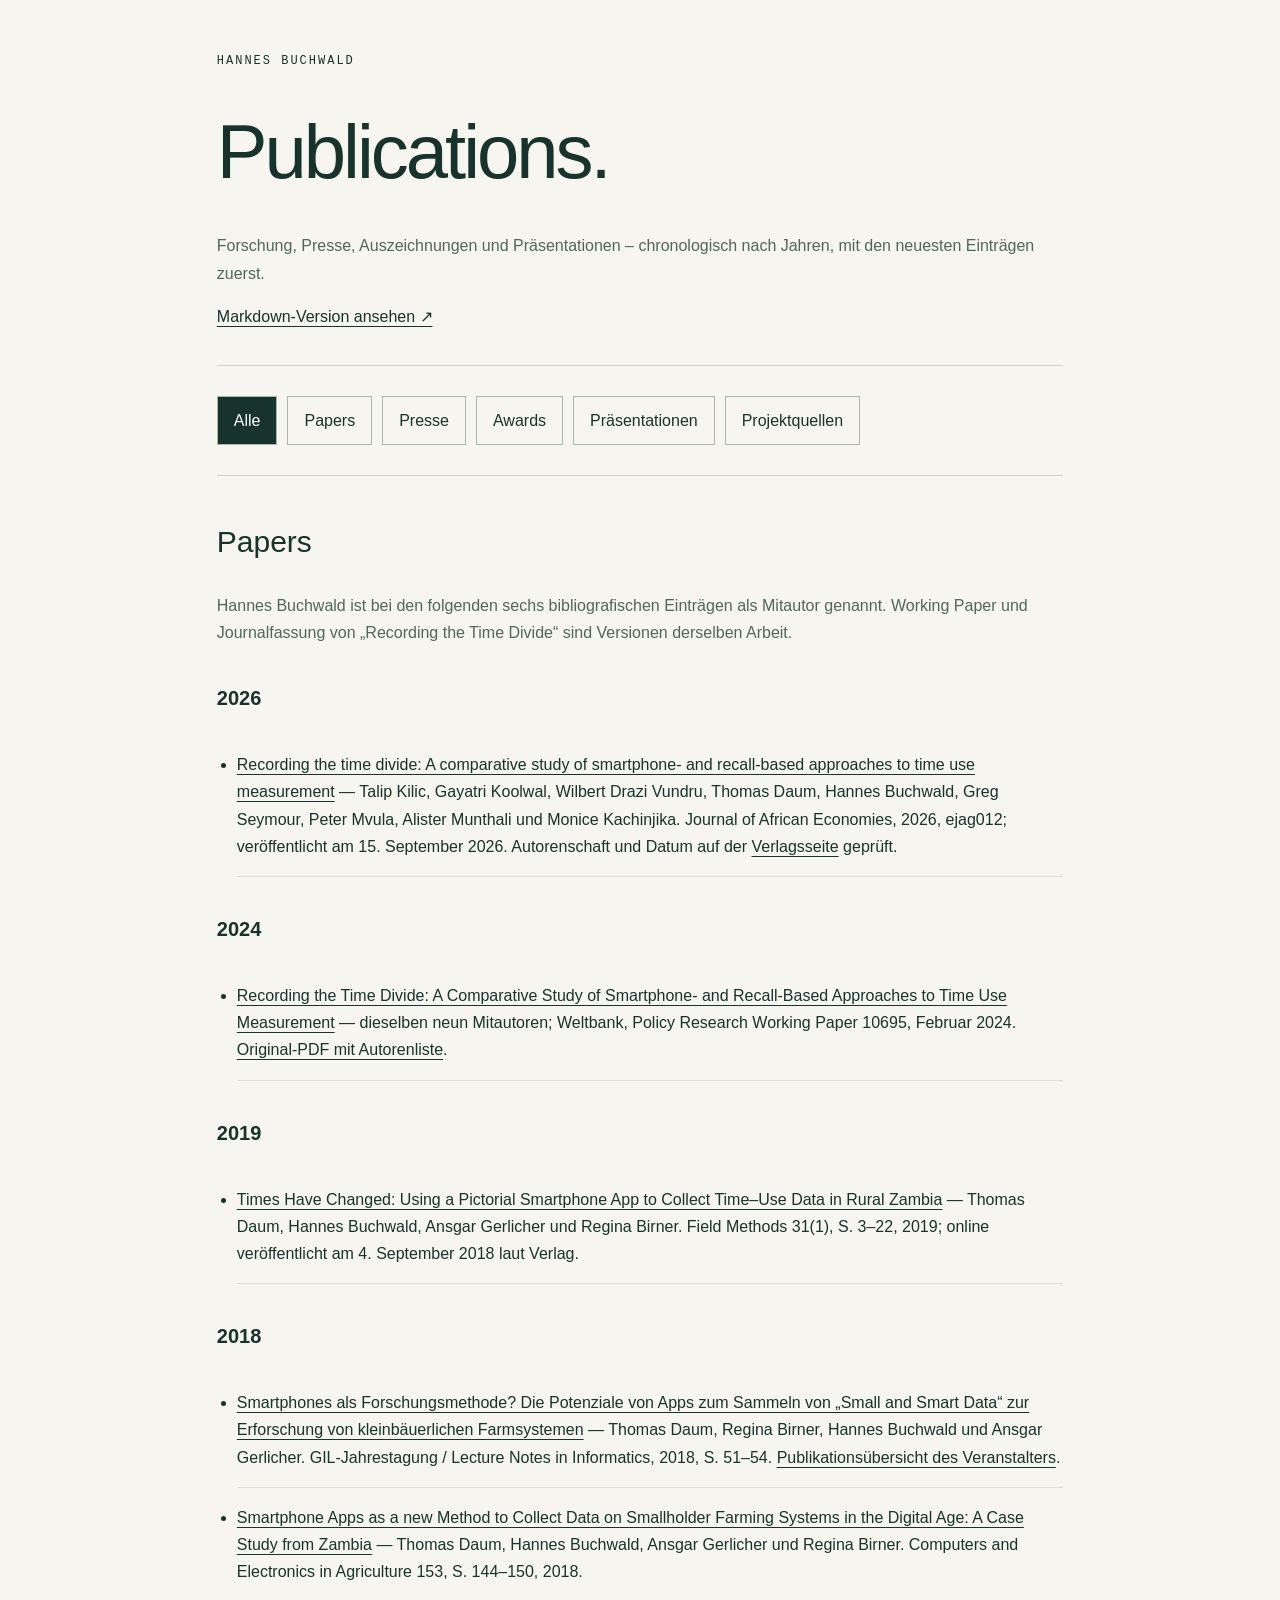
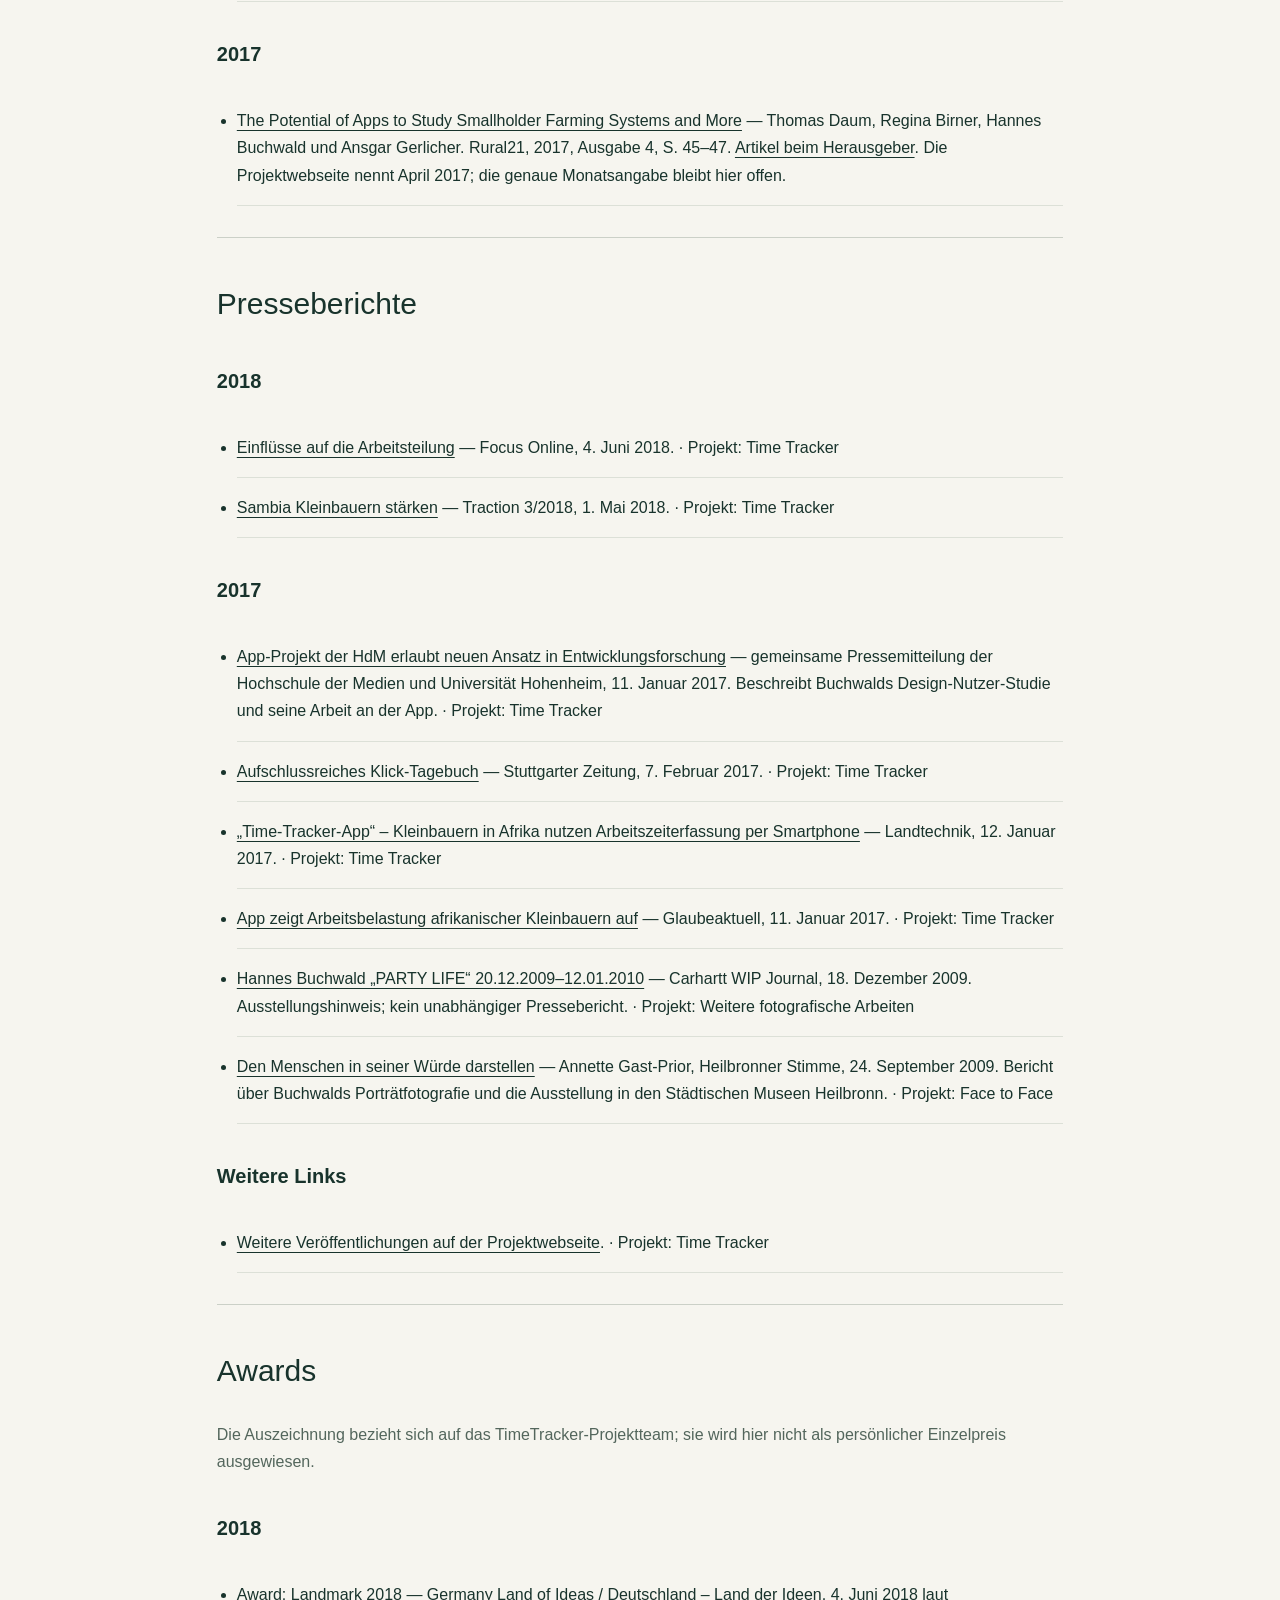
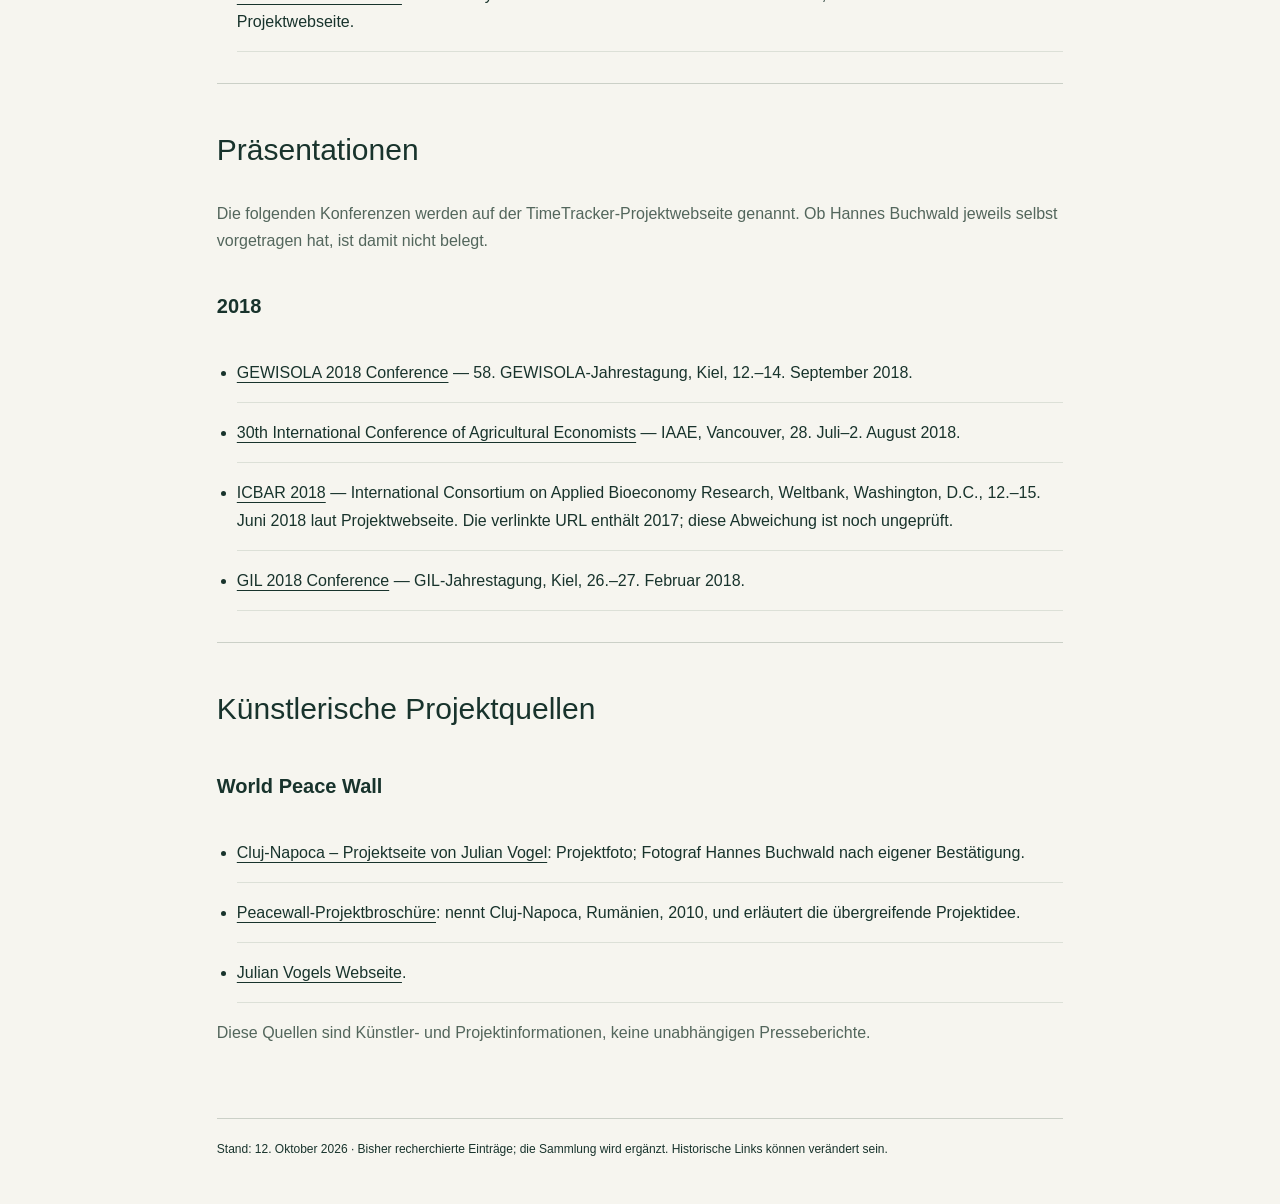
==== commit bb26e452: "Group exhibition announcement by publication year" ====
--- a/publications.html
+++ b/publications.html
@@ -1 +1 @@
-<!doctype html><html lang="de"><head><meta charset="utf-8"><meta name="viewport" content="width=device-width, initial-scale=1"><title>Publications · Hannes Buchwald</title><style>*{box-sizing:border-box}body{margin:0;background:#f6f5ef;color:#18332c;font:16px/1.7 Arial,sans-serif}main{max-width:1000px;margin:auto;padding:45px 6%}header{border-bottom:1px solid #cbd0c7;padding-bottom:35px}h1{font-size:clamp(42px,8vw,76px);font-weight:400;letter-spacing:-3px;margin:15px 0}h2{font-size:30px;font-weight:400}h3{font-size:20px;margin-top:35px}.label{font:12px monospace;letter-spacing:2px}nav{display:flex;flex-wrap:wrap;gap:10px;margin:30px 0}nav button{font:inherit;background:transparent;border:1px solid #a8b7aa;padding:10px 16px;color:inherit;cursor:pointer}nav button[aria-pressed=true]{background:#18332c;color:white}a{color:inherit;text-underline-offset:4px;overflow-wrap:anywhere}a:hover{color:#477022}a:focus-visible,button:focus-visible{outline:3px solid #609431;outline-offset:4px}section{border-top:1px solid #cbd0c7;padding:15px 0}li{padding:16px 0;border-bottom:1px solid #dce0d7}ul{padding-left:20px}p{color:#53665c}footer{font-size:12px;margin-top:40px;padding-top:20px;border-top:1px solid #cbd0c7}[hidden]{display:none}@media(max-width:600px){main{padding:25px 6%}nav{gap:8px}nav button{font-size:14px;padding:9px 12px}li{padding:18px 0}}@media print{nav{display:none}section[hidden]{display:block}}</style></head><body><main><header><span class="label">HANNES BUCHWALD</span><h1>Publications.</h1><p>Forschung, Presse, Auszeichnungen und Präsentationen – chronologisch nach Jahren, mit den neuesten Einträgen zuerst.</p><a href="publications.md">Markdown-Version ansehen ↗</a></header><nav aria-label="Bereiche auswählen"><button data-target="all" aria-pressed="true">Alle</button><button data-target="papers" aria-pressed="false">Papers</button><button data-target="press" aria-pressed="false">Presse</button><button data-target="awards" aria-pressed="false">Awards</button><button data-target="presentations" aria-pressed="false">Präsentationen</button><button data-target="sources" aria-pressed="false">Projektquellen</button></nav><div aria-live="polite"><section id="papers"><h2>Papers</h2><p>Hannes Buchwald ist bei den folgenden sechs bibliografischen Einträgen als Mitautor genannt. Working Paper und Journalfassung von „Recording the Time Divide“ sind Versionen derselben Arbeit.</p><h3>2026</h3><ul><li><a href="https://doi.org/10.1093/jae/ejag012">Recording the time divide: A comparative study of smartphone- and recall-based approaches to time use measurement</a> — Talip Kilic, Gayatri Koolwal, Wilbert Drazi Vundru, Thomas Daum, Hannes Buchwald, Greg Seymour, Peter Mvula, Alister Munthali und Monice Kachinjika. Journal of African Economies, 2026, ejag012; veröffentlicht am 15. September 2026. Autorenschaft und Datum auf der <a href="https://academic.oup.com/jae/article-abstract/35/5/ejag012/8801932">Verlagsseite</a> geprüft.</li></ul><h3>2024</h3><ul><li><a href="https://doi.org/10.1596/1813-9450-10695">Recording the Time Divide: A Comparative Study of Smartphone- and Recall-Based Approaches to Time Use Measurement</a> — dieselben neun Mitautoren; Weltbank, Policy Research Working Paper 10695, Februar 2024. <a href="https://documents1.worldbank.org/curated/en/099814102072416574/pdf/IDU195d006a6196d314cc21a96310b5efaaff3cd.pdf">Original-PDF mit Autorenliste</a>.</li></ul><h3>2019</h3><ul><li><a href="https://doi.org/10.1177/1525822X18797303">Times Have Changed: Using a Pictorial Smartphone App to Collect Time–Use Data in Rural Zambia</a> — Thomas Daum, Hannes Buchwald, Ansgar Gerlicher und Regina Birner. Field Methods 31(1), S. 3–22, 2019; online veröffentlicht am 4. September 2018 laut Verlag.</li></ul><h3>2018</h3><ul><li><a href="https://gil-net.de/Publikationen/30_51.pdf">Smartphones als Forschungsmethode? Die Potenziale von Apps zum Sammeln von „Small and Smart Data“ zur Erforschung von kleinbäuerlichen Farmsystemen</a> — Thomas Daum, Regina Birner, Hannes Buchwald und Ansgar Gerlicher. GIL-Jahrestagung / Lecture Notes in Informatics, 2018, S. 51–54. <a href="https://gil-net.de/publikationen/">Publikationsübersicht des Veranstalters</a>.</li><li><a href="https://doi.org/10.1016/j.compag.2018.08.017">Smartphone Apps as a new Method to Collect Data on Smallholder Farming Systems in the Digital Age: A Case Study from Zambia</a> — Thomas Daum, Hannes Buchwald, Ansgar Gerlicher und Regina Birner. Computers and Electronics in Agriculture 153, S. 144–150, 2018.</li></ul><h3>2017</h3><ul><li><a href="https://www.rural21.com/uploads/media/rural2017_04-S45-47.pdf">The Potential of Apps to Study Smallholder Farming Systems and More</a> — Thomas Daum, Regina Birner, Hannes Buchwald und Ansgar Gerlicher. Rural21, 2017, Ausgabe 4, S. 45–47. <a href="https://www.rural21.com/english/a-closer-look-at/detail/article/the-potential-of-apps-to-study-smallholder-farming-systems-and-more.html">Artikel beim Herausgeber</a>. Die Projektwebseite nennt April 2017; die genaue Monatsangabe bleibt hier offen.</li></ul></section><section id="press"><h2>Presseberichte</h2><h3>2018</h3><ul><li><a href="https://www.focus.de/regional/stuttgart/universitaet-hohenheim-einfluesse-auf-die-arbeitsteilung_id_9034741.html">Einflüsse auf die Arbeitsteilung</a> — Focus Online, 4. Juni 2018. · Projekt: Time Tracker</li><li><a href="https://www.agrarheute.com/traction/magazin/aktuelles-heft-3-2018">Sambia Kleinbauern stärken</a> — Traction 3/2018, 1. Mai 2018. · Projekt: Time Tracker</li></ul><h3>2017</h3><ul><li><a href="https://www.hdm-stuttgart.de/view_news?ident=news20161129155757">App-Projekt der HdM erlaubt neuen Ansatz in Entwicklungsforschung</a> — gemeinsame Pressemitteilung der Hochschule der Medien und Universität Hohenheim, 11. Januar 2017. Beschreibt Buchwalds Design-Nutzer-Studie und seine Arbeit an der App. · Projekt: Time Tracker</li><li><a href="http://www.stuttgarter-zeitung.de/inhalt.hochschule-der-medien-und-uni-hohenheim-forschen-in-afrika-aufschlussreiches-klick-tagebuch.cbecb83e-7405-4c4c-9af2-2b4f32dd54fb.html">Aufschlussreiches Klick-Tagebuch</a> — Stuttgarter Zeitung, 7. Februar 2017. · Projekt: Time Tracker</li><li><a href="https://www.landtechnik-online.eu/ojs-2.4.5/index.php/landtechnik/announcement">„Time-Tracker-App“ – Kleinbauern in Afrika nutzen Arbeitszeiterfassung per Smartphone</a> — Landtechnik, 12. Januar 2017. · Projekt: Time Tracker</li><li><a href="https://www.glaubeaktuell.net/nachrichten/wirtschaft/">App zeigt Arbeitsbelastung afrikanischer Kleinbauern auf</a> — Glaubeaktuell, 11. Januar 2017. · Projekt: Time Tracker</li></ul><h3>2010</h3><ul><li><a href="https://www.carhartt-wip.com/en/journal/skate/2009/12/hannes-buchwald-party-life-20-12-2009-12-01-2010">Hannes Buchwald „PARTY LIFE“ 20.12.2009–12.01.2010</a> — Carhartt WIP Journal, 18. Dezember 2009. Ausstellungshinweis; kein unabhängiger Pressebericht. · Projekt: Weitere fotografische Arbeiten</li></ul><h3>2009</h3><ul><li><a href="https://www.stimme.de/archiv/neckar-zaber/sonstige-den-menschen-in-seiner-wuerde-darstellen-art-1649790">Den Menschen in seiner Würde darstellen</a> — Annette Gast-Prior, Heilbronner Stimme, 24. September 2009. Bericht über Buchwalds Porträtfotografie und die Ausstellung in den Städtischen Museen Heilbronn. · Projekt: Face to Face</li></ul><h3>Weitere Links</h3><ul><li><a href="http://timetracker.cc/creative-corporation/press/">Weitere Veröffentlichungen auf der Projektwebseite</a>. · Projekt: Time Tracker</li></ul></section><section id="awards"><h2>Awards</h2><p>Die Auszeichnung bezieht sich auf das TimeTracker-Projektteam; sie wird hier nicht als persönlicher Einzelpreis ausgewiesen.</p><h3>2018</h3><ul><li><a href="https://land-der-ideen.de/projekt/forschungs-app-time-tracker-3795">Award: Landmark 2018</a> — Germany Land of Ideas / Deutschland – Land der Ideen, 4. Juni 2018 laut Projektwebseite.</li></ul></section><section id="presentations"><h2>Präsentationen</h2><p>Die folgenden Konferenzen werden auf der TimeTracker-Projektwebseite genannt. Ob Hannes Buchwald jeweils selbst vorgetragen hat, ist damit nicht belegt.</p><h3>2018</h3><ul><li><a href="http://www.gewisola2018.uni-kiel.de/de">GEWISOLA 2018 Conference</a> — 58. GEWISOLA-Jahrestagung, Kiel, 12.–14. September 2018.</li><li><a href="http://www.icae2018.com/">30th International Conference of Agricultural Economists</a> — IAAE, Vancouver, 28. Juli–2. August 2018.</li><li><a href="http://www.worldbank.org/en/events/2017/10/11/disruptive-innovations-value-chains-and-rural-development">ICBAR 2018</a> — International Consortium on Applied Bioeconomy Research, Weltbank, Washington, D.C., 12.–15. Juni 2018 laut Projektwebseite. Die verlinkte URL enthält 2017; diese Abweichung ist noch ungeprüft.</li><li><a href="https://www.gil-net.de/Tagung/">GIL 2018 Conference</a> — GIL-Jahrestagung, Kiel, 26.–27. Februar 2018.</li></ul></section><section id="sources"><h2>Künstlerische Projektquellen</h2><h3>World Peace Wall</h3><ul><li><a href="https://julianvogel.me/cluj-napoca">Cluj-Napoca – Projektseite von Julian Vogel</a>: Projektfoto; Fotograf Hannes Buchwald nach eigener Bestätigung.</li><li><a href="https://www.julianvogel.me/files/home/infinite-Peacewall_project2021.pdf">Peacewall-Projektbroschüre</a>: nennt Cluj-Napoca, Rumänien, 2010, und erläutert die übergreifende Projektidee.</li><li><a href="https://julianvogel.me/">Julian Vogels Webseite</a>.</li></ul><p>Diese Quellen sind Künstler- und Projektinformationen, keine unabhängigen Presseberichte.</p></section></div><footer>Stand: 12. Oktober 2026 · Bisher recherchierte Einträge; die Sammlung wird ergänzt. Historische Links können verändert sein.</footer></main><script>document.querySelectorAll('nav button').forEach(b=>b.addEventListener('click',()=>{document.querySelectorAll('nav button').forEach(x=>x.setAttribute('aria-pressed',String(x===b)));document.querySelectorAll('section').forEach(s=>s.hidden=b.dataset.target!=='all'&&s.id!==b.dataset.target);}));</script></body></html>+<!doctype html><html lang="de"><head><meta charset="utf-8"><meta name="viewport" content="width=device-width, initial-scale=1"><title>Publications · Hannes Buchwald</title><style>*{box-sizing:border-box}body{margin:0;background:#f6f5ef;color:#18332c;font:16px/1.7 Arial,sans-serif}main{max-width:1000px;margin:auto;padding:45px 6%}header{border-bottom:1px solid #cbd0c7;padding-bottom:35px}h1{font-size:clamp(42px,8vw,76px);font-weight:400;letter-spacing:-3px;margin:15px 0}h2{font-size:30px;font-weight:400}h3{font-size:20px;margin-top:35px}.label{font:12px monospace;letter-spacing:2px}nav{display:flex;flex-wrap:wrap;gap:10px;margin:30px 0}nav button{font:inherit;background:transparent;border:1px solid #a8b7aa;padding:10px 16px;color:inherit;cursor:pointer}nav button[aria-pressed=true]{background:#18332c;color:white}a{color:inherit;text-underline-offset:4px;overflow-wrap:anywhere}a:hover{color:#477022}a:focus-visible,button:focus-visible{outline:3px solid #609431;outline-offset:4px}section{border-top:1px solid #cbd0c7;padding:15px 0}li{padding:16px 0;border-bottom:1px solid #dce0d7}ul{padding-left:20px}p{color:#53665c}footer{font-size:12px;margin-top:40px;padding-top:20px;border-top:1px solid #cbd0c7}[hidden]{display:none}@media(max-width:600px){main{padding:25px 6%}nav{gap:8px}nav button{font-size:14px;padding:9px 12px}li{padding:18px 0}}@media print{nav{display:none}section[hidden]{display:block}}</style></head><body><main><header><span class="label">HANNES BUCHWALD</span><h1>Publications.</h1><p>Forschung, Presse, Auszeichnungen und Präsentationen – chronologisch nach Jahren, mit den neuesten Einträgen zuerst.</p><a href="publications.md">Markdown-Version ansehen ↗</a></header><nav aria-label="Bereiche auswählen"><button data-target="all" aria-pressed="true">Alle</button><button data-target="papers" aria-pressed="false">Papers</button><button data-target="press" aria-pressed="false">Presse</button><button data-target="awards" aria-pressed="false">Awards</button><button data-target="presentations" aria-pressed="false">Präsentationen</button><button data-target="sources" aria-pressed="false">Projektquellen</button></nav><div aria-live="polite"><section id="papers"><h2>Papers</h2><p>Hannes Buchwald ist bei den folgenden sechs bibliografischen Einträgen als Mitautor genannt. Working Paper und Journalfassung von „Recording the Time Divide“ sind Versionen derselben Arbeit.</p><h3>2026</h3><ul><li><a href="https://doi.org/10.1093/jae/ejag012">Recording the time divide: A comparative study of smartphone- and recall-based approaches to time use measurement</a> — Talip Kilic, Gayatri Koolwal, Wilbert Drazi Vundru, Thomas Daum, Hannes Buchwald, Greg Seymour, Peter Mvula, Alister Munthali und Monice Kachinjika. Journal of African Economies, 2026, ejag012; veröffentlicht am 15. September 2026. Autorenschaft und Datum auf der <a href="https://academic.oup.com/jae/article-abstract/35/5/ejag012/8801932">Verlagsseite</a> geprüft.</li></ul><h3>2024</h3><ul><li><a href="https://doi.org/10.1596/1813-9450-10695">Recording the Time Divide: A Comparative Study of Smartphone- and Recall-Based Approaches to Time Use Measurement</a> — dieselben neun Mitautoren; Weltbank, Policy Research Working Paper 10695, Februar 2024. <a href="https://documents1.worldbank.org/curated/en/099814102072416574/pdf/IDU195d006a6196d314cc21a96310b5efaaff3cd.pdf">Original-PDF mit Autorenliste</a>.</li></ul><h3>2019</h3><ul><li><a href="https://doi.org/10.1177/1525822X18797303">Times Have Changed: Using a Pictorial Smartphone App to Collect Time–Use Data in Rural Zambia</a> — Thomas Daum, Hannes Buchwald, Ansgar Gerlicher und Regina Birner. Field Methods 31(1), S. 3–22, 2019; online veröffentlicht am 4. September 2018 laut Verlag.</li></ul><h3>2018</h3><ul><li><a href="https://gil-net.de/Publikationen/30_51.pdf">Smartphones als Forschungsmethode? Die Potenziale von Apps zum Sammeln von „Small and Smart Data“ zur Erforschung von kleinbäuerlichen Farmsystemen</a> — Thomas Daum, Regina Birner, Hannes Buchwald und Ansgar Gerlicher. GIL-Jahrestagung / Lecture Notes in Informatics, 2018, S. 51–54. <a href="https://gil-net.de/publikationen/">Publikationsübersicht des Veranstalters</a>.</li><li><a href="https://doi.org/10.1016/j.compag.2018.08.017">Smartphone Apps as a new Method to Collect Data on Smallholder Farming Systems in the Digital Age: A Case Study from Zambia</a> — Thomas Daum, Hannes Buchwald, Ansgar Gerlicher und Regina Birner. Computers and Electronics in Agriculture 153, S. 144–150, 2018.</li></ul><h3>2017</h3><ul><li><a href="https://www.rural21.com/uploads/media/rural2017_04-S45-47.pdf">The Potential of Apps to Study Smallholder Farming Systems and More</a> — Thomas Daum, Regina Birner, Hannes Buchwald und Ansgar Gerlicher. Rural21, 2017, Ausgabe 4, S. 45–47. <a href="https://www.rural21.com/english/a-closer-look-at/detail/article/the-potential-of-apps-to-study-smallholder-farming-systems-and-more.html">Artikel beim Herausgeber</a>. Die Projektwebseite nennt April 2017; die genaue Monatsangabe bleibt hier offen.</li></ul></section><section id="press"><h2>Presseberichte</h2><h3>2018</h3><ul><li><a href="https://www.focus.de/regional/stuttgart/universitaet-hohenheim-einfluesse-auf-die-arbeitsteilung_id_9034741.html">Einflüsse auf die Arbeitsteilung</a> — Focus Online, 4. Juni 2018. · Projekt: Time Tracker</li><li><a href="https://www.agrarheute.com/traction/magazin/aktuelles-heft-3-2018">Sambia Kleinbauern stärken</a> — Traction 3/2018, 1. Mai 2018. · Projekt: Time Tracker</li></ul><h3>2017</h3><ul><li><a href="https://www.hdm-stuttgart.de/view_news?ident=news20161129155757">App-Projekt der HdM erlaubt neuen Ansatz in Entwicklungsforschung</a> — gemeinsame Pressemitteilung der Hochschule der Medien und Universität Hohenheim, 11. Januar 2017. Beschreibt Buchwalds Design-Nutzer-Studie und seine Arbeit an der App. · Projekt: Time Tracker</li><li><a href="http://www.stuttgarter-zeitung.de/inhalt.hochschule-der-medien-und-uni-hohenheim-forschen-in-afrika-aufschlussreiches-klick-tagebuch.cbecb83e-7405-4c4c-9af2-2b4f32dd54fb.html">Aufschlussreiches Klick-Tagebuch</a> — Stuttgarter Zeitung, 7. Februar 2017. · Projekt: Time Tracker</li><li><a href="https://www.landtechnik-online.eu/ojs-2.4.5/index.php/landtechnik/announcement">„Time-Tracker-App“ – Kleinbauern in Afrika nutzen Arbeitszeiterfassung per Smartphone</a> — Landtechnik, 12. Januar 2017. · Projekt: Time Tracker</li><li><a href="https://www.glaubeaktuell.net/nachrichten/wirtschaft/">App zeigt Arbeitsbelastung afrikanischer Kleinbauern auf</a> — Glaubeaktuell, 11. Januar 2017. · Projekt: Time Tracker</li><li><a href="https://www.carhartt-wip.com/en/journal/skate/2009/12/hannes-buchwald-party-life-20-12-2009-12-01-2010">Hannes Buchwald „PARTY LIFE“ 20.12.2009–12.01.2010</a> — Carhartt WIP Journal, 18. Dezember 2009. Ausstellungshinweis; kein unabhängiger Pressebericht. · Projekt: Weitere fotografische Arbeiten</li><li><a href="https://www.stimme.de/archiv/neckar-zaber/sonstige-den-menschen-in-seiner-wuerde-darstellen-art-1649790">Den Menschen in seiner Würde darstellen</a> — Annette Gast-Prior, Heilbronner Stimme, 24. September 2009. Bericht über Buchwalds Porträtfotografie und die Ausstellung in den Städtischen Museen Heilbronn. · Projekt: Face to Face</li></ul><h3>Weitere Links</h3><ul><li><a href="http://timetracker.cc/creative-corporation/press/">Weitere Veröffentlichungen auf der Projektwebseite</a>. · Projekt: Time Tracker</li></ul></section><section id="awards"><h2>Awards</h2><p>Die Auszeichnung bezieht sich auf das TimeTracker-Projektteam; sie wird hier nicht als persönlicher Einzelpreis ausgewiesen.</p><h3>2018</h3><ul><li><a href="https://land-der-ideen.de/projekt/forschungs-app-time-tracker-3795">Award: Landmark 2018</a> — Germany Land of Ideas / Deutschland – Land der Ideen, 4. Juni 2018 laut Projektwebseite.</li></ul></section><section id="presentations"><h2>Präsentationen</h2><p>Die folgenden Konferenzen werden auf der TimeTracker-Projektwebseite genannt. Ob Hannes Buchwald jeweils selbst vorgetragen hat, ist damit nicht belegt.</p><h3>2018</h3><ul><li><a href="http://www.gewisola2018.uni-kiel.de/de">GEWISOLA 2018 Conference</a> — 58. GEWISOLA-Jahrestagung, Kiel, 12.–14. September 2018.</li><li><a href="http://www.icae2018.com/">30th International Conference of Agricultural Economists</a> — IAAE, Vancouver, 28. Juli–2. August 2018.</li><li><a href="http://www.worldbank.org/en/events/2017/10/11/disruptive-innovations-value-chains-and-rural-development">ICBAR 2018</a> — International Consortium on Applied Bioeconomy Research, Weltbank, Washington, D.C., 12.–15. Juni 2018 laut Projektwebseite. Die verlinkte URL enthält 2017; diese Abweichung ist noch ungeprüft.</li><li><a href="https://www.gil-net.de/Tagung/">GIL 2018 Conference</a> — GIL-Jahrestagung, Kiel, 26.–27. Februar 2018.</li></ul></section><section id="sources"><h2>Künstlerische Projektquellen</h2><h3>World Peace Wall</h3><ul><li><a href="https://julianvogel.me/cluj-napoca">Cluj-Napoca – Projektseite von Julian Vogel</a>: Projektfoto; Fotograf Hannes Buchwald nach eigener Bestätigung.</li><li><a href="https://www.julianvogel.me/files/home/infinite-Peacewall_project2021.pdf">Peacewall-Projektbroschüre</a>: nennt Cluj-Napoca, Rumänien, 2010, und erläutert die übergreifende Projektidee.</li><li><a href="https://julianvogel.me/">Julian Vogels Webseite</a>.</li></ul><p>Diese Quellen sind Künstler- und Projektinformationen, keine unabhängigen Presseberichte.</p></section></div><footer>Stand: 12. Oktober 2026 · Bisher recherchierte Einträge; die Sammlung wird ergänzt. Historische Links können verändert sein.</footer></main><script>document.querySelectorAll('nav button').forEach(b=>b.addEventListener('click',()=>{document.querySelectorAll('nav button').forEach(x=>x.setAttribute('aria-pressed',String(x===b)));document.querySelectorAll('section').forEach(s=>s.hidden=b.dataset.target!=='all'&&s.id!==b.dataset.target);}));</script></body></html>
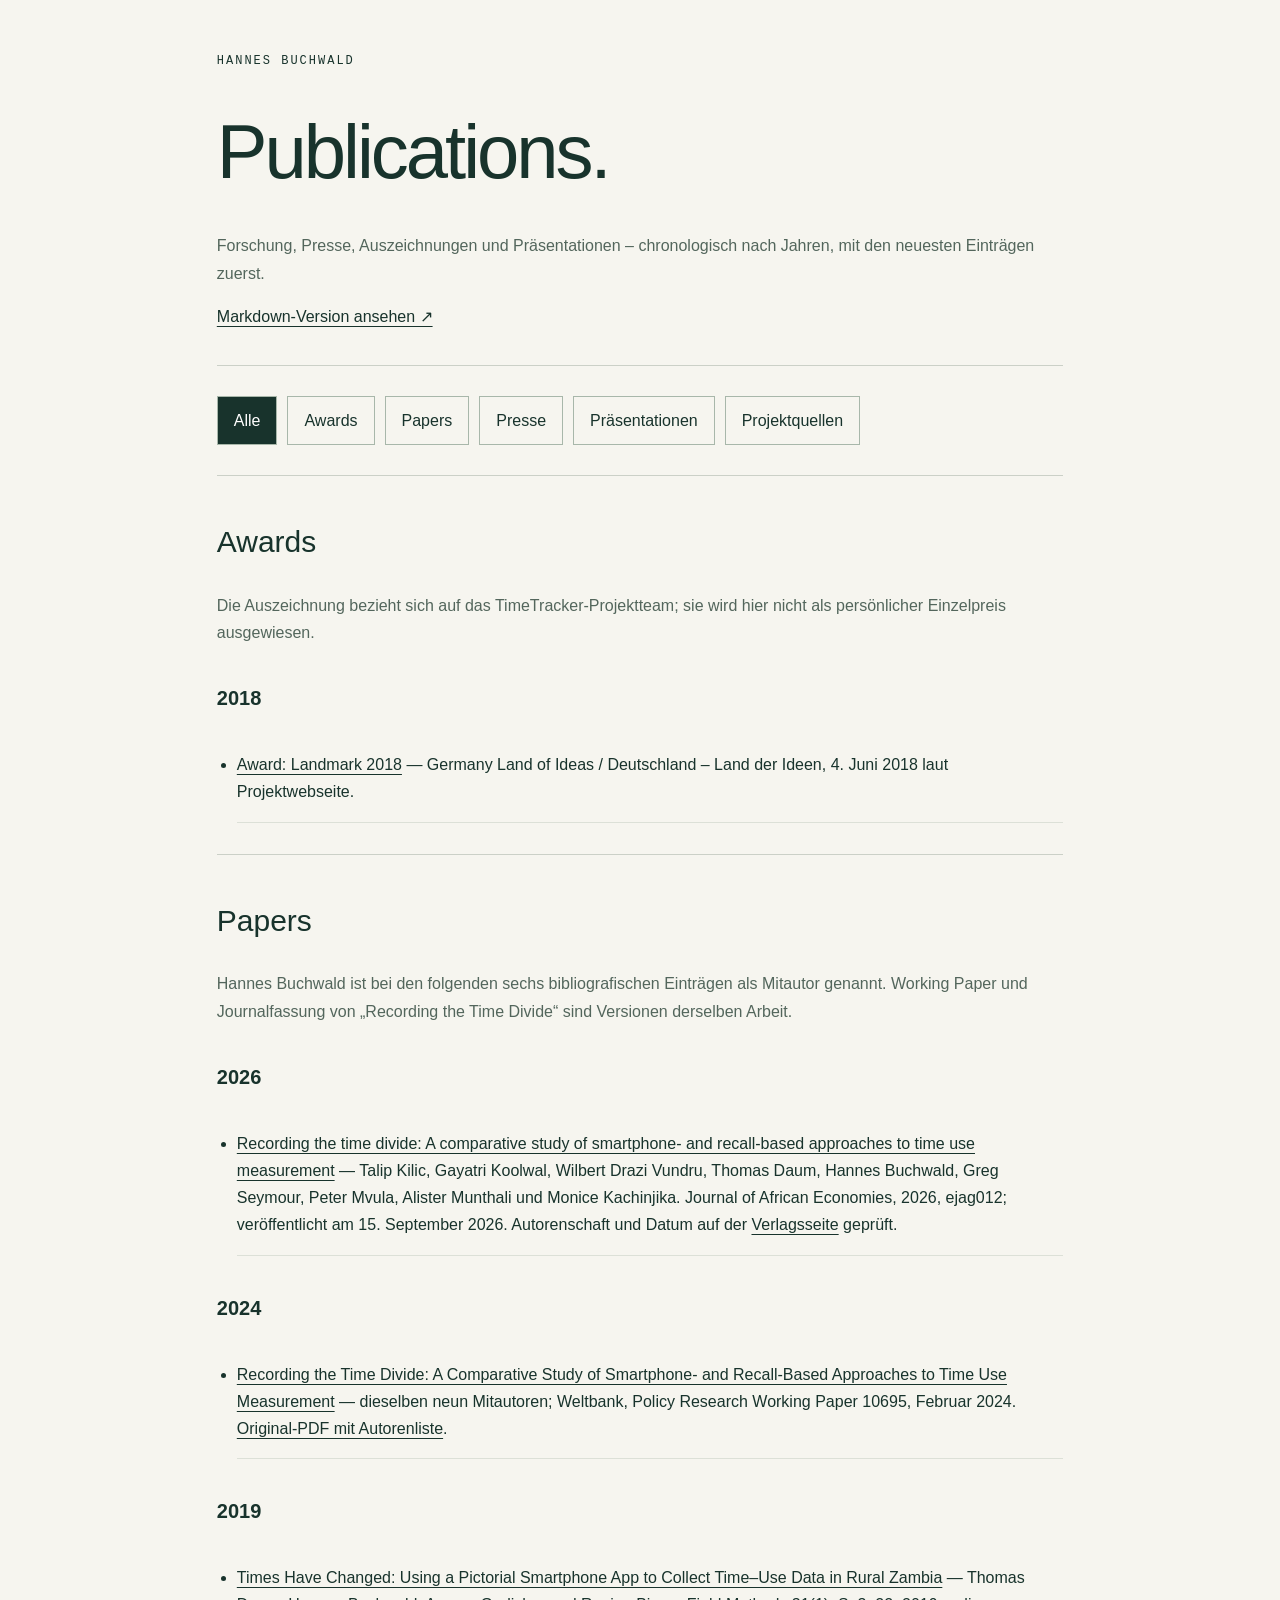
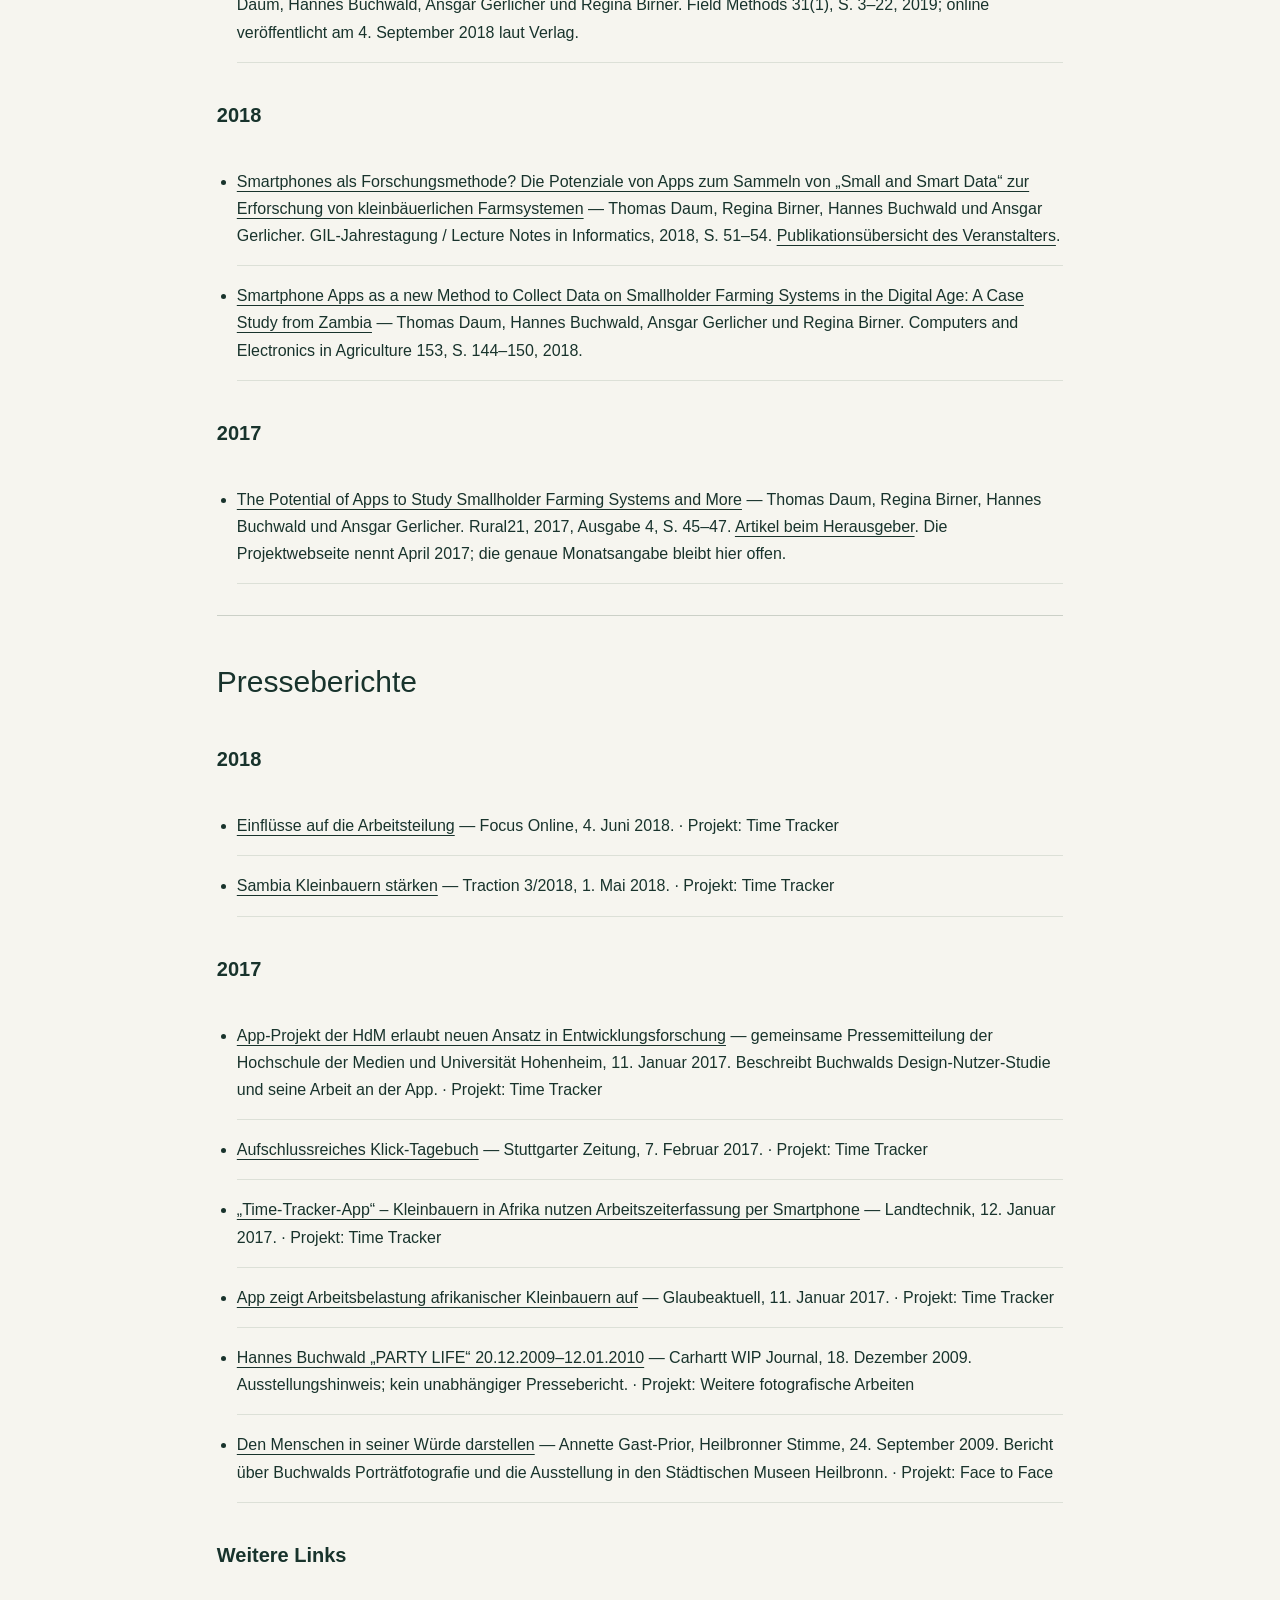
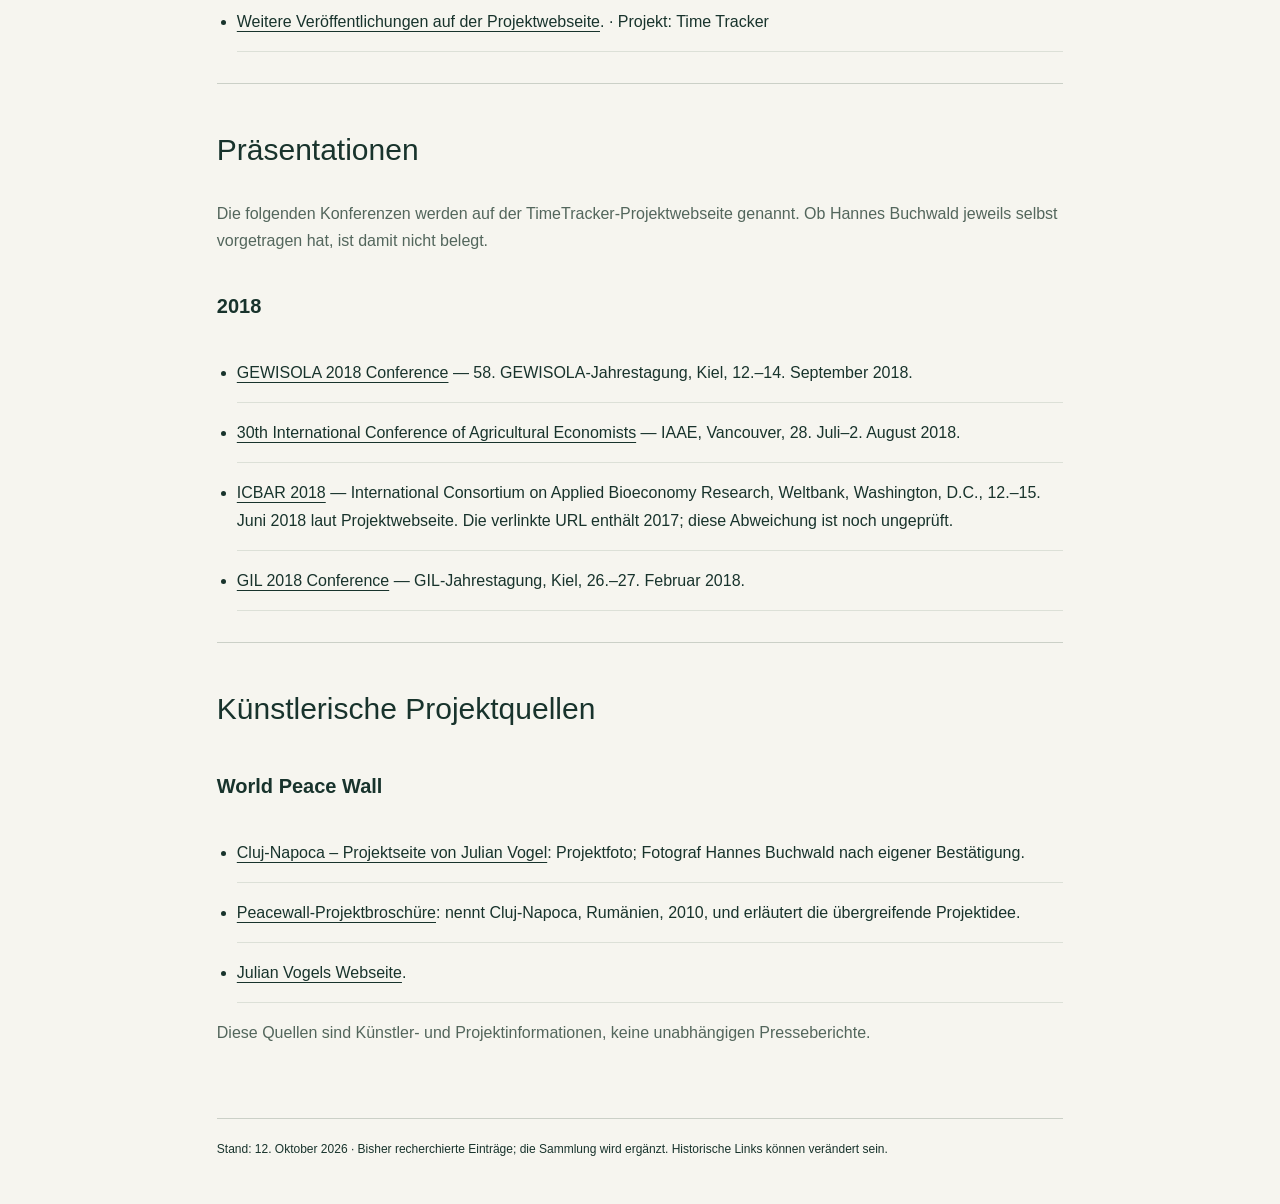
==== commit 88413967: "Place awards before papers in publications overview" ====
--- a/publications.html
+++ b/publications.html
@@ -1 +1 @@
-<!doctype html><html lang="de"><head><meta charset="utf-8"><meta name="viewport" content="width=device-width, initial-scale=1"><title>Publications · Hannes Buchwald</title><style>*{box-sizing:border-box}body{margin:0;background:#f6f5ef;color:#18332c;font:16px/1.7 Arial,sans-serif}main{max-width:1000px;margin:auto;padding:45px 6%}header{border-bottom:1px solid #cbd0c7;padding-bottom:35px}h1{font-size:clamp(42px,8vw,76px);font-weight:400;letter-spacing:-3px;margin:15px 0}h2{font-size:30px;font-weight:400}h3{font-size:20px;margin-top:35px}.label{font:12px monospace;letter-spacing:2px}nav{display:flex;flex-wrap:wrap;gap:10px;margin:30px 0}nav button{font:inherit;background:transparent;border:1px solid #a8b7aa;padding:10px 16px;color:inherit;cursor:pointer}nav button[aria-pressed=true]{background:#18332c;color:white}a{color:inherit;text-underline-offset:4px;overflow-wrap:anywhere}a:hover{color:#477022}a:focus-visible,button:focus-visible{outline:3px solid #609431;outline-offset:4px}section{border-top:1px solid #cbd0c7;padding:15px 0}li{padding:16px 0;border-bottom:1px solid #dce0d7}ul{padding-left:20px}p{color:#53665c}footer{font-size:12px;margin-top:40px;padding-top:20px;border-top:1px solid #cbd0c7}[hidden]{display:none}@media(max-width:600px){main{padding:25px 6%}nav{gap:8px}nav button{font-size:14px;padding:9px 12px}li{padding:18px 0}}@media print{nav{display:none}section[hidden]{display:block}}</style></head><body><main><header><span class="label">HANNES BUCHWALD</span><h1>Publications.</h1><p>Forschung, Presse, Auszeichnungen und Präsentationen – chronologisch nach Jahren, mit den neuesten Einträgen zuerst.</p><a href="publications.md">Markdown-Version ansehen ↗</a></header><nav aria-label="Bereiche auswählen"><button data-target="all" aria-pressed="true">Alle</button><button data-target="papers" aria-pressed="false">Papers</button><button data-target="press" aria-pressed="false">Presse</button><button data-target="awards" aria-pressed="false">Awards</button><button data-target="presentations" aria-pressed="false">Präsentationen</button><button data-target="sources" aria-pressed="false">Projektquellen</button></nav><div aria-live="polite"><section id="papers"><h2>Papers</h2><p>Hannes Buchwald ist bei den folgenden sechs bibliografischen Einträgen als Mitautor genannt. Working Paper und Journalfassung von „Recording the Time Divide“ sind Versionen derselben Arbeit.</p><h3>2026</h3><ul><li><a href="https://doi.org/10.1093/jae/ejag012">Recording the time divide: A comparative study of smartphone- and recall-based approaches to time use measurement</a> — Talip Kilic, Gayatri Koolwal, Wilbert Drazi Vundru, Thomas Daum, Hannes Buchwald, Greg Seymour, Peter Mvula, Alister Munthali und Monice Kachinjika. Journal of African Economies, 2026, ejag012; veröffentlicht am 15. September 2026. Autorenschaft und Datum auf der <a href="https://academic.oup.com/jae/article-abstract/35/5/ejag012/8801932">Verlagsseite</a> geprüft.</li></ul><h3>2024</h3><ul><li><a href="https://doi.org/10.1596/1813-9450-10695">Recording the Time Divide: A Comparative Study of Smartphone- and Recall-Based Approaches to Time Use Measurement</a> — dieselben neun Mitautoren; Weltbank, Policy Research Working Paper 10695, Februar 2024. <a href="https://documents1.worldbank.org/curated/en/099814102072416574/pdf/IDU195d006a6196d314cc21a96310b5efaaff3cd.pdf">Original-PDF mit Autorenliste</a>.</li></ul><h3>2019</h3><ul><li><a href="https://doi.org/10.1177/1525822X18797303">Times Have Changed: Using a Pictorial Smartphone App to Collect Time–Use Data in Rural Zambia</a> — Thomas Daum, Hannes Buchwald, Ansgar Gerlicher und Regina Birner. Field Methods 31(1), S. 3–22, 2019; online veröffentlicht am 4. September 2018 laut Verlag.</li></ul><h3>2018</h3><ul><li><a href="https://gil-net.de/Publikationen/30_51.pdf">Smartphones als Forschungsmethode? Die Potenziale von Apps zum Sammeln von „Small and Smart Data“ zur Erforschung von kleinbäuerlichen Farmsystemen</a> — Thomas Daum, Regina Birner, Hannes Buchwald und Ansgar Gerlicher. GIL-Jahrestagung / Lecture Notes in Informatics, 2018, S. 51–54. <a href="https://gil-net.de/publikationen/">Publikationsübersicht des Veranstalters</a>.</li><li><a href="https://doi.org/10.1016/j.compag.2018.08.017">Smartphone Apps as a new Method to Collect Data on Smallholder Farming Systems in the Digital Age: A Case Study from Zambia</a> — Thomas Daum, Hannes Buchwald, Ansgar Gerlicher und Regina Birner. Computers and Electronics in Agriculture 153, S. 144–150, 2018.</li></ul><h3>2017</h3><ul><li><a href="https://www.rural21.com/uploads/media/rural2017_04-S45-47.pdf">The Potential of Apps to Study Smallholder Farming Systems and More</a> — Thomas Daum, Regina Birner, Hannes Buchwald und Ansgar Gerlicher. Rural21, 2017, Ausgabe 4, S. 45–47. <a href="https://www.rural21.com/english/a-closer-look-at/detail/article/the-potential-of-apps-to-study-smallholder-farming-systems-and-more.html">Artikel beim Herausgeber</a>. Die Projektwebseite nennt April 2017; die genaue Monatsangabe bleibt hier offen.</li></ul></section><section id="press"><h2>Presseberichte</h2><h3>2018</h3><ul><li><a href="https://www.focus.de/regional/stuttgart/universitaet-hohenheim-einfluesse-auf-die-arbeitsteilung_id_9034741.html">Einflüsse auf die Arbeitsteilung</a> — Focus Online, 4. Juni 2018. · Projekt: Time Tracker</li><li><a href="https://www.agrarheute.com/traction/magazin/aktuelles-heft-3-2018">Sambia Kleinbauern stärken</a> — Traction 3/2018, 1. Mai 2018. · Projekt: Time Tracker</li></ul><h3>2017</h3><ul><li><a href="https://www.hdm-stuttgart.de/view_news?ident=news20161129155757">App-Projekt der HdM erlaubt neuen Ansatz in Entwicklungsforschung</a> — gemeinsame Pressemitteilung der Hochschule der Medien und Universität Hohenheim, 11. Januar 2017. Beschreibt Buchwalds Design-Nutzer-Studie und seine Arbeit an der App. · Projekt: Time Tracker</li><li><a href="http://www.stuttgarter-zeitung.de/inhalt.hochschule-der-medien-und-uni-hohenheim-forschen-in-afrika-aufschlussreiches-klick-tagebuch.cbecb83e-7405-4c4c-9af2-2b4f32dd54fb.html">Aufschlussreiches Klick-Tagebuch</a> — Stuttgarter Zeitung, 7. Februar 2017. · Projekt: Time Tracker</li><li><a href="https://www.landtechnik-online.eu/ojs-2.4.5/index.php/landtechnik/announcement">„Time-Tracker-App“ – Kleinbauern in Afrika nutzen Arbeitszeiterfassung per Smartphone</a> — Landtechnik, 12. Januar 2017. · Projekt: Time Tracker</li><li><a href="https://www.glaubeaktuell.net/nachrichten/wirtschaft/">App zeigt Arbeitsbelastung afrikanischer Kleinbauern auf</a> — Glaubeaktuell, 11. Januar 2017. · Projekt: Time Tracker</li><li><a href="https://www.carhartt-wip.com/en/journal/skate/2009/12/hannes-buchwald-party-life-20-12-2009-12-01-2010">Hannes Buchwald „PARTY LIFE“ 20.12.2009–12.01.2010</a> — Carhartt WIP Journal, 18. Dezember 2009. Ausstellungshinweis; kein unabhängiger Pressebericht. · Projekt: Weitere fotografische Arbeiten</li><li><a href="https://www.stimme.de/archiv/neckar-zaber/sonstige-den-menschen-in-seiner-wuerde-darstellen-art-1649790">Den Menschen in seiner Würde darstellen</a> — Annette Gast-Prior, Heilbronner Stimme, 24. September 2009. Bericht über Buchwalds Porträtfotografie und die Ausstellung in den Städtischen Museen Heilbronn. · Projekt: Face to Face</li></ul><h3>Weitere Links</h3><ul><li><a href="http://timetracker.cc/creative-corporation/press/">Weitere Veröffentlichungen auf der Projektwebseite</a>. · Projekt: Time Tracker</li></ul></section><section id="awards"><h2>Awards</h2><p>Die Auszeichnung bezieht sich auf das TimeTracker-Projektteam; sie wird hier nicht als persönlicher Einzelpreis ausgewiesen.</p><h3>2018</h3><ul><li><a href="https://land-der-ideen.de/projekt/forschungs-app-time-tracker-3795">Award: Landmark 2018</a> — Germany Land of Ideas / Deutschland – Land der Ideen, 4. Juni 2018 laut Projektwebseite.</li></ul></section><section id="presentations"><h2>Präsentationen</h2><p>Die folgenden Konferenzen werden auf der TimeTracker-Projektwebseite genannt. Ob Hannes Buchwald jeweils selbst vorgetragen hat, ist damit nicht belegt.</p><h3>2018</h3><ul><li><a href="http://www.gewisola2018.uni-kiel.de/de">GEWISOLA 2018 Conference</a> — 58. GEWISOLA-Jahrestagung, Kiel, 12.–14. September 2018.</li><li><a href="http://www.icae2018.com/">30th International Conference of Agricultural Economists</a> — IAAE, Vancouver, 28. Juli–2. August 2018.</li><li><a href="http://www.worldbank.org/en/events/2017/10/11/disruptive-innovations-value-chains-and-rural-development">ICBAR 2018</a> — International Consortium on Applied Bioeconomy Research, Weltbank, Washington, D.C., 12.–15. Juni 2018 laut Projektwebseite. Die verlinkte URL enthält 2017; diese Abweichung ist noch ungeprüft.</li><li><a href="https://www.gil-net.de/Tagung/">GIL 2018 Conference</a> — GIL-Jahrestagung, Kiel, 26.–27. Februar 2018.</li></ul></section><section id="sources"><h2>Künstlerische Projektquellen</h2><h3>World Peace Wall</h3><ul><li><a href="https://julianvogel.me/cluj-napoca">Cluj-Napoca – Projektseite von Julian Vogel</a>: Projektfoto; Fotograf Hannes Buchwald nach eigener Bestätigung.</li><li><a href="https://www.julianvogel.me/files/home/infinite-Peacewall_project2021.pdf">Peacewall-Projektbroschüre</a>: nennt Cluj-Napoca, Rumänien, 2010, und erläutert die übergreifende Projektidee.</li><li><a href="https://julianvogel.me/">Julian Vogels Webseite</a>.</li></ul><p>Diese Quellen sind Künstler- und Projektinformationen, keine unabhängigen Presseberichte.</p></section></div><footer>Stand: 12. Oktober 2026 · Bisher recherchierte Einträge; die Sammlung wird ergänzt. Historische Links können verändert sein.</footer></main><script>document.querySelectorAll('nav button').forEach(b=>b.addEventListener('click',()=>{document.querySelectorAll('nav button').forEach(x=>x.setAttribute('aria-pressed',String(x===b)));document.querySelectorAll('section').forEach(s=>s.hidden=b.dataset.target!=='all'&&s.id!==b.dataset.target);}));</script></body></html>+<!doctype html><html lang="de"><head><meta charset="utf-8"><meta name="viewport" content="width=device-width, initial-scale=1"><title>Publications · Hannes Buchwald</title><style>*{box-sizing:border-box}body{margin:0;background:#f6f5ef;color:#18332c;font:16px/1.7 Arial,sans-serif}main{max-width:1000px;margin:auto;padding:45px 6%}header{border-bottom:1px solid #cbd0c7;padding-bottom:35px}h1{font-size:clamp(42px,8vw,76px);font-weight:400;letter-spacing:-3px;margin:15px 0}h2{font-size:30px;font-weight:400}h3{font-size:20px;margin-top:35px}.label{font:12px monospace;letter-spacing:2px}nav{display:flex;flex-wrap:wrap;gap:10px;margin:30px 0}nav button{font:inherit;background:transparent;border:1px solid #a8b7aa;padding:10px 16px;color:inherit;cursor:pointer}nav button[aria-pressed=true]{background:#18332c;color:white}a{color:inherit;text-underline-offset:4px;overflow-wrap:anywhere}a:hover{color:#477022}a:focus-visible,button:focus-visible{outline:3px solid #609431;outline-offset:4px}section{border-top:1px solid #cbd0c7;padding:15px 0}li{padding:16px 0;border-bottom:1px solid #dce0d7}ul{padding-left:20px}p{color:#53665c}footer{font-size:12px;margin-top:40px;padding-top:20px;border-top:1px solid #cbd0c7}[hidden]{display:none}@media(max-width:600px){main{padding:25px 6%}nav{gap:8px}nav button{font-size:14px;padding:9px 12px}li{padding:18px 0}}@media print{nav{display:none}section[hidden]{display:block}}</style></head><body><main><header><span class="label">HANNES BUCHWALD</span><h1>Publications.</h1><p>Forschung, Presse, Auszeichnungen und Präsentationen – chronologisch nach Jahren, mit den neuesten Einträgen zuerst.</p><a href="publications.md">Markdown-Version ansehen ↗</a></header><nav aria-label="Bereiche auswählen"><button data-target="all" aria-pressed="true">Alle</button><button data-target="awards" aria-pressed="false">Awards</button><button data-target="papers" aria-pressed="false">Papers</button><button data-target="press" aria-pressed="false">Presse</button><button data-target="presentations" aria-pressed="false">Präsentationen</button><button data-target="sources" aria-pressed="false">Projektquellen</button></nav><div aria-live="polite"><section id="awards"><h2>Awards</h2><p>Die Auszeichnung bezieht sich auf das TimeTracker-Projektteam; sie wird hier nicht als persönlicher Einzelpreis ausgewiesen.</p><h3>2018</h3><ul><li><a href="https://land-der-ideen.de/projekt/forschungs-app-time-tracker-3795">Award: Landmark 2018</a> — Germany Land of Ideas / Deutschland – Land der Ideen, 4. Juni 2018 laut Projektwebseite.</li></ul></section><section id="papers"><h2>Papers</h2><p>Hannes Buchwald ist bei den folgenden sechs bibliografischen Einträgen als Mitautor genannt. Working Paper und Journalfassung von „Recording the Time Divide“ sind Versionen derselben Arbeit.</p><h3>2026</h3><ul><li><a href="https://doi.org/10.1093/jae/ejag012">Recording the time divide: A comparative study of smartphone- and recall-based approaches to time use measurement</a> — Talip Kilic, Gayatri Koolwal, Wilbert Drazi Vundru, Thomas Daum, Hannes Buchwald, Greg Seymour, Peter Mvula, Alister Munthali und Monice Kachinjika. Journal of African Economies, 2026, ejag012; veröffentlicht am 15. September 2026. Autorenschaft und Datum auf der <a href="https://academic.oup.com/jae/article-abstract/35/5/ejag012/8801932">Verlagsseite</a> geprüft.</li></ul><h3>2024</h3><ul><li><a href="https://doi.org/10.1596/1813-9450-10695">Recording the Time Divide: A Comparative Study of Smartphone- and Recall-Based Approaches to Time Use Measurement</a> — dieselben neun Mitautoren; Weltbank, Policy Research Working Paper 10695, Februar 2024. <a href="https://documents1.worldbank.org/curated/en/099814102072416574/pdf/IDU195d006a6196d314cc21a96310b5efaaff3cd.pdf">Original-PDF mit Autorenliste</a>.</li></ul><h3>2019</h3><ul><li><a href="https://doi.org/10.1177/1525822X18797303">Times Have Changed: Using a Pictorial Smartphone App to Collect Time–Use Data in Rural Zambia</a> — Thomas Daum, Hannes Buchwald, Ansgar Gerlicher und Regina Birner. Field Methods 31(1), S. 3–22, 2019; online veröffentlicht am 4. September 2018 laut Verlag.</li></ul><h3>2018</h3><ul><li><a href="https://gil-net.de/Publikationen/30_51.pdf">Smartphones als Forschungsmethode? Die Potenziale von Apps zum Sammeln von „Small and Smart Data“ zur Erforschung von kleinbäuerlichen Farmsystemen</a> — Thomas Daum, Regina Birner, Hannes Buchwald und Ansgar Gerlicher. GIL-Jahrestagung / Lecture Notes in Informatics, 2018, S. 51–54. <a href="https://gil-net.de/publikationen/">Publikationsübersicht des Veranstalters</a>.</li><li><a href="https://doi.org/10.1016/j.compag.2018.08.017">Smartphone Apps as a new Method to Collect Data on Smallholder Farming Systems in the Digital Age: A Case Study from Zambia</a> — Thomas Daum, Hannes Buchwald, Ansgar Gerlicher und Regina Birner. Computers and Electronics in Agriculture 153, S. 144–150, 2018.</li></ul><h3>2017</h3><ul><li><a href="https://www.rural21.com/uploads/media/rural2017_04-S45-47.pdf">The Potential of Apps to Study Smallholder Farming Systems and More</a> — Thomas Daum, Regina Birner, Hannes Buchwald und Ansgar Gerlicher. Rural21, 2017, Ausgabe 4, S. 45–47. <a href="https://www.rural21.com/english/a-closer-look-at/detail/article/the-potential-of-apps-to-study-smallholder-farming-systems-and-more.html">Artikel beim Herausgeber</a>. Die Projektwebseite nennt April 2017; die genaue Monatsangabe bleibt hier offen.</li></ul></section><section id="press"><h2>Presseberichte</h2><h3>2018</h3><ul><li><a href="https://www.focus.de/regional/stuttgart/universitaet-hohenheim-einfluesse-auf-die-arbeitsteilung_id_9034741.html">Einflüsse auf die Arbeitsteilung</a> — Focus Online, 4. Juni 2018. · Projekt: Time Tracker</li><li><a href="https://www.agrarheute.com/traction/magazin/aktuelles-heft-3-2018">Sambia Kleinbauern stärken</a> — Traction 3/2018, 1. Mai 2018. · Projekt: Time Tracker</li></ul><h3>2017</h3><ul><li><a href="https://www.hdm-stuttgart.de/view_news?ident=news20161129155757">App-Projekt der HdM erlaubt neuen Ansatz in Entwicklungsforschung</a> — gemeinsame Pressemitteilung der Hochschule der Medien und Universität Hohenheim, 11. Januar 2017. Beschreibt Buchwalds Design-Nutzer-Studie und seine Arbeit an der App. · Projekt: Time Tracker</li><li><a href="http://www.stuttgarter-zeitung.de/inhalt.hochschule-der-medien-und-uni-hohenheim-forschen-in-afrika-aufschlussreiches-klick-tagebuch.cbecb83e-7405-4c4c-9af2-2b4f32dd54fb.html">Aufschlussreiches Klick-Tagebuch</a> — Stuttgarter Zeitung, 7. Februar 2017. · Projekt: Time Tracker</li><li><a href="https://www.landtechnik-online.eu/ojs-2.4.5/index.php/landtechnik/announcement">„Time-Tracker-App“ – Kleinbauern in Afrika nutzen Arbeitszeiterfassung per Smartphone</a> — Landtechnik, 12. Januar 2017. · Projekt: Time Tracker</li><li><a href="https://www.glaubeaktuell.net/nachrichten/wirtschaft/">App zeigt Arbeitsbelastung afrikanischer Kleinbauern auf</a> — Glaubeaktuell, 11. Januar 2017. · Projekt: Time Tracker</li><li><a href="https://www.carhartt-wip.com/en/journal/skate/2009/12/hannes-buchwald-party-life-20-12-2009-12-01-2010">Hannes Buchwald „PARTY LIFE“ 20.12.2009–12.01.2010</a> — Carhartt WIP Journal, 18. Dezember 2009. Ausstellungshinweis; kein unabhängiger Pressebericht. · Projekt: Weitere fotografische Arbeiten</li><li><a href="https://www.stimme.de/archiv/neckar-zaber/sonstige-den-menschen-in-seiner-wuerde-darstellen-art-1649790">Den Menschen in seiner Würde darstellen</a> — Annette Gast-Prior, Heilbronner Stimme, 24. September 2009. Bericht über Buchwalds Porträtfotografie und die Ausstellung in den Städtischen Museen Heilbronn. · Projekt: Face to Face</li></ul><h3>Weitere Links</h3><ul><li><a href="http://timetracker.cc/creative-corporation/press/">Weitere Veröffentlichungen auf der Projektwebseite</a>. · Projekt: Time Tracker</li></ul></section><section id="presentations"><h2>Präsentationen</h2><p>Die folgenden Konferenzen werden auf der TimeTracker-Projektwebseite genannt. Ob Hannes Buchwald jeweils selbst vorgetragen hat, ist damit nicht belegt.</p><h3>2018</h3><ul><li><a href="http://www.gewisola2018.uni-kiel.de/de">GEWISOLA 2018 Conference</a> — 58. GEWISOLA-Jahrestagung, Kiel, 12.–14. September 2018.</li><li><a href="http://www.icae2018.com/">30th International Conference of Agricultural Economists</a> — IAAE, Vancouver, 28. Juli–2. August 2018.</li><li><a href="http://www.worldbank.org/en/events/2017/10/11/disruptive-innovations-value-chains-and-rural-development">ICBAR 2018</a> — International Consortium on Applied Bioeconomy Research, Weltbank, Washington, D.C., 12.–15. Juni 2018 laut Projektwebseite. Die verlinkte URL enthält 2017; diese Abweichung ist noch ungeprüft.</li><li><a href="https://www.gil-net.de/Tagung/">GIL 2018 Conference</a> — GIL-Jahrestagung, Kiel, 26.–27. Februar 2018.</li></ul></section><section id="sources"><h2>Künstlerische Projektquellen</h2><h3>World Peace Wall</h3><ul><li><a href="https://julianvogel.me/cluj-napoca">Cluj-Napoca – Projektseite von Julian Vogel</a>: Projektfoto; Fotograf Hannes Buchwald nach eigener Bestätigung.</li><li><a href="https://www.julianvogel.me/files/home/infinite-Peacewall_project2021.pdf">Peacewall-Projektbroschüre</a>: nennt Cluj-Napoca, Rumänien, 2010, und erläutert die übergreifende Projektidee.</li><li><a href="https://julianvogel.me/">Julian Vogels Webseite</a>.</li></ul><p>Diese Quellen sind Künstler- und Projektinformationen, keine unabhängigen Presseberichte.</p></section></div><footer>Stand: 12. Oktober 2026 · Bisher recherchierte Einträge; die Sammlung wird ergänzt. Historische Links können verändert sein.</footer></main><script>document.querySelectorAll('nav button').forEach(b=>b.addEventListener('click',()=>{document.querySelectorAll('nav button').forEach(x=>x.setAttribute('aria-pressed',String(x===b)));document.querySelectorAll('section').forEach(s=>s.hidden=b.dataset.target!=='all'&&s.id!==b.dataset.target);}));</script></body></html>
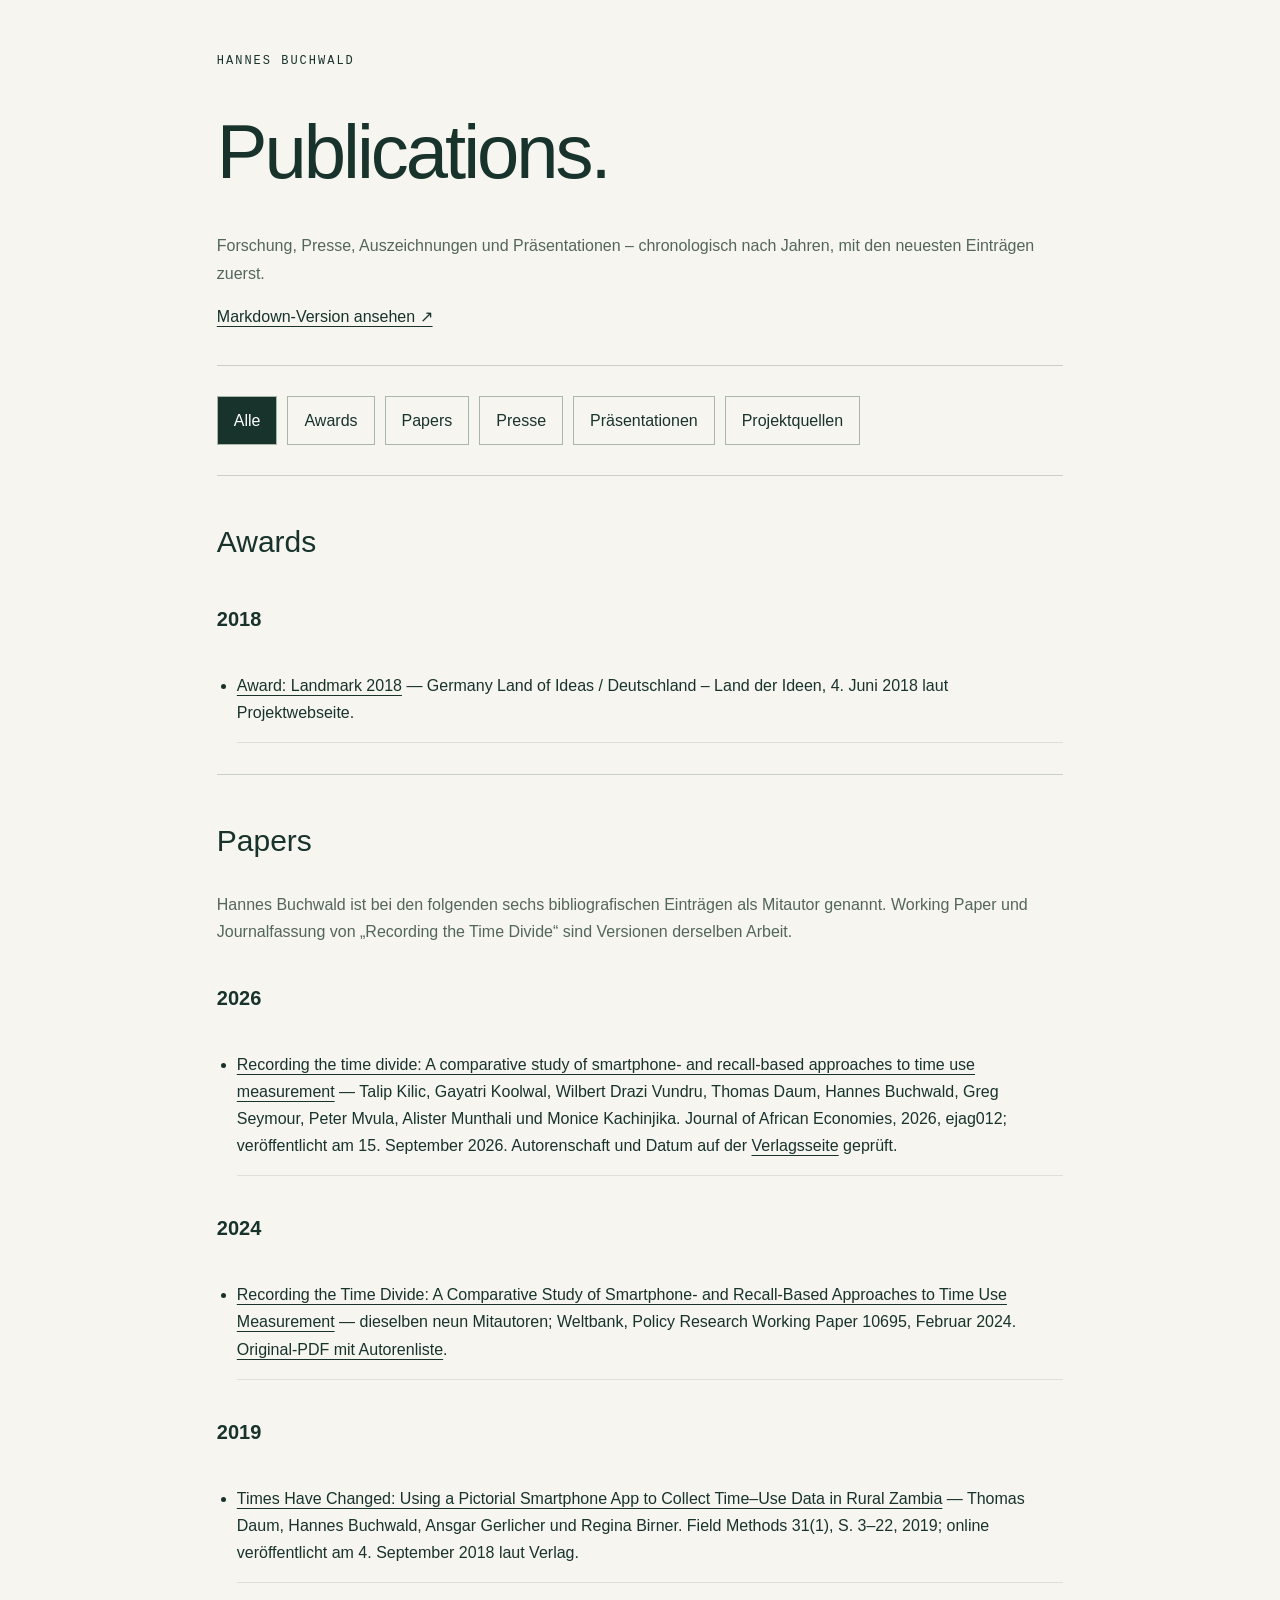
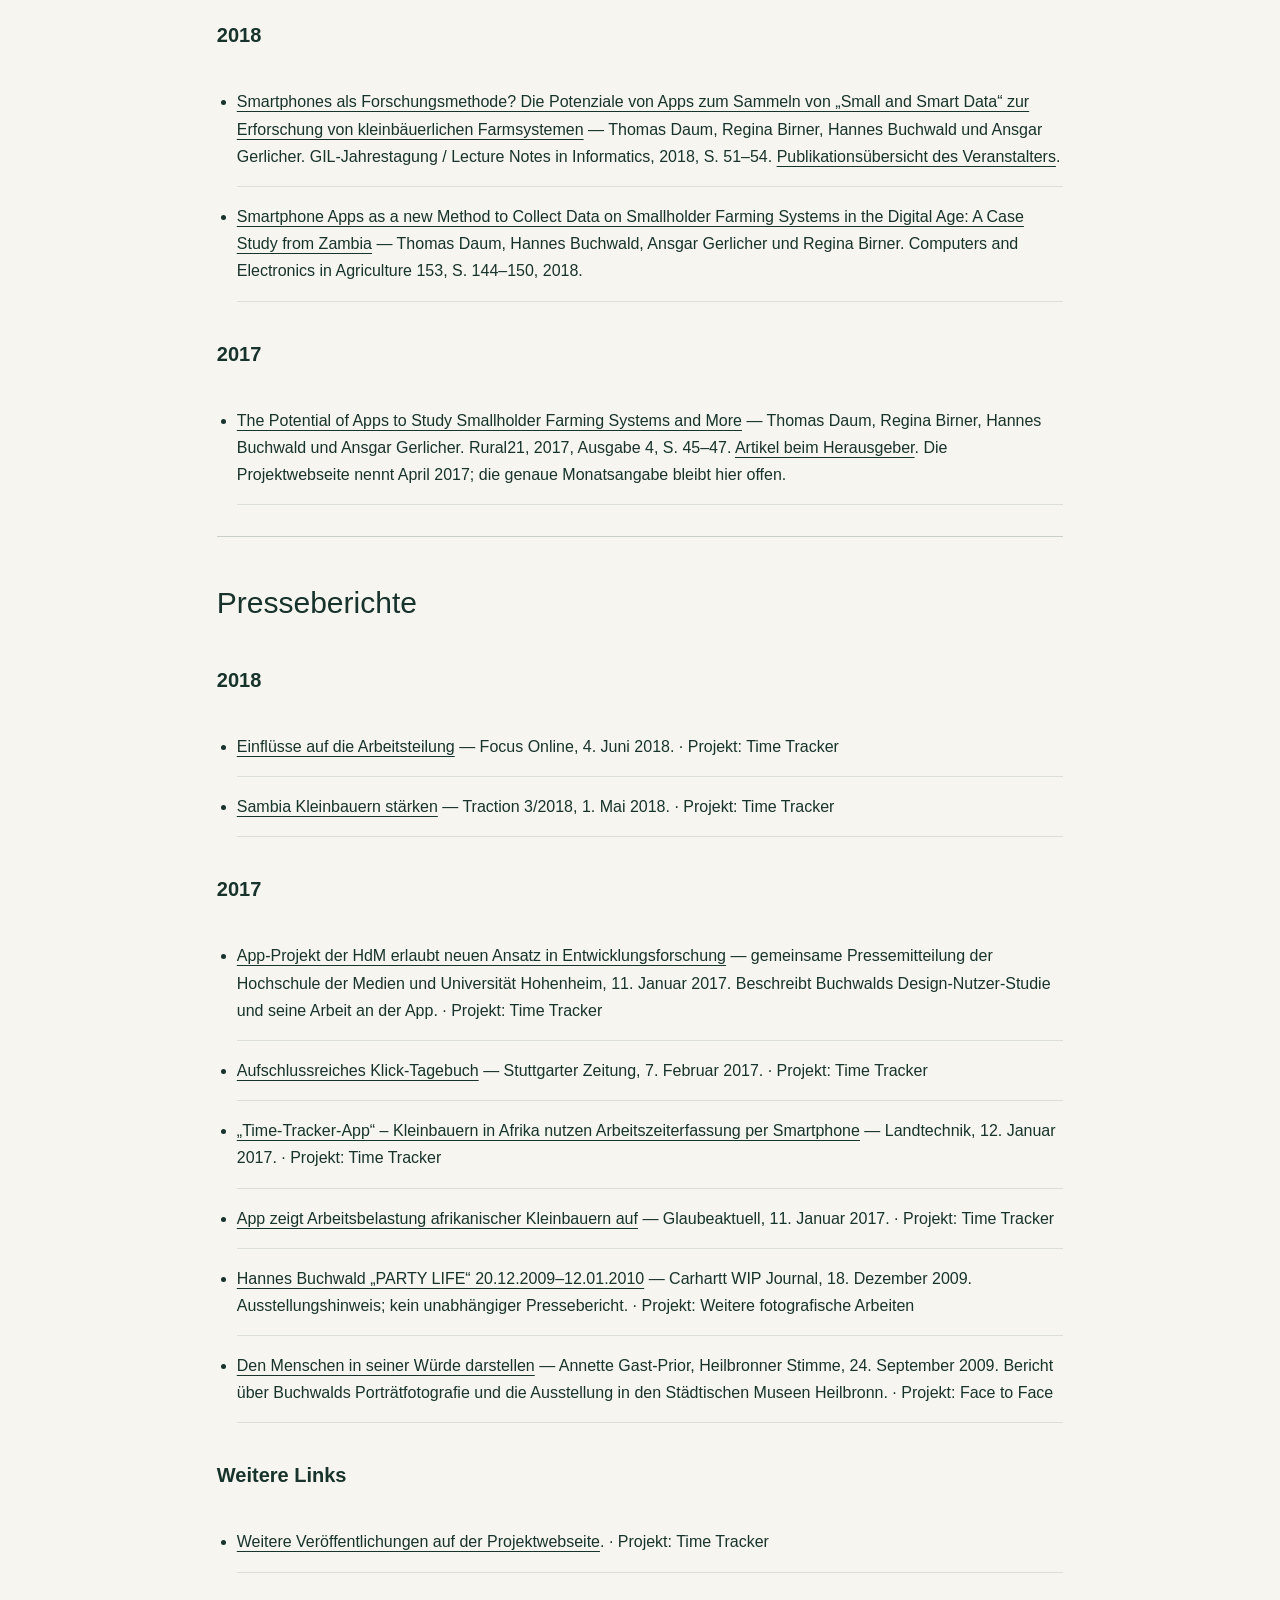
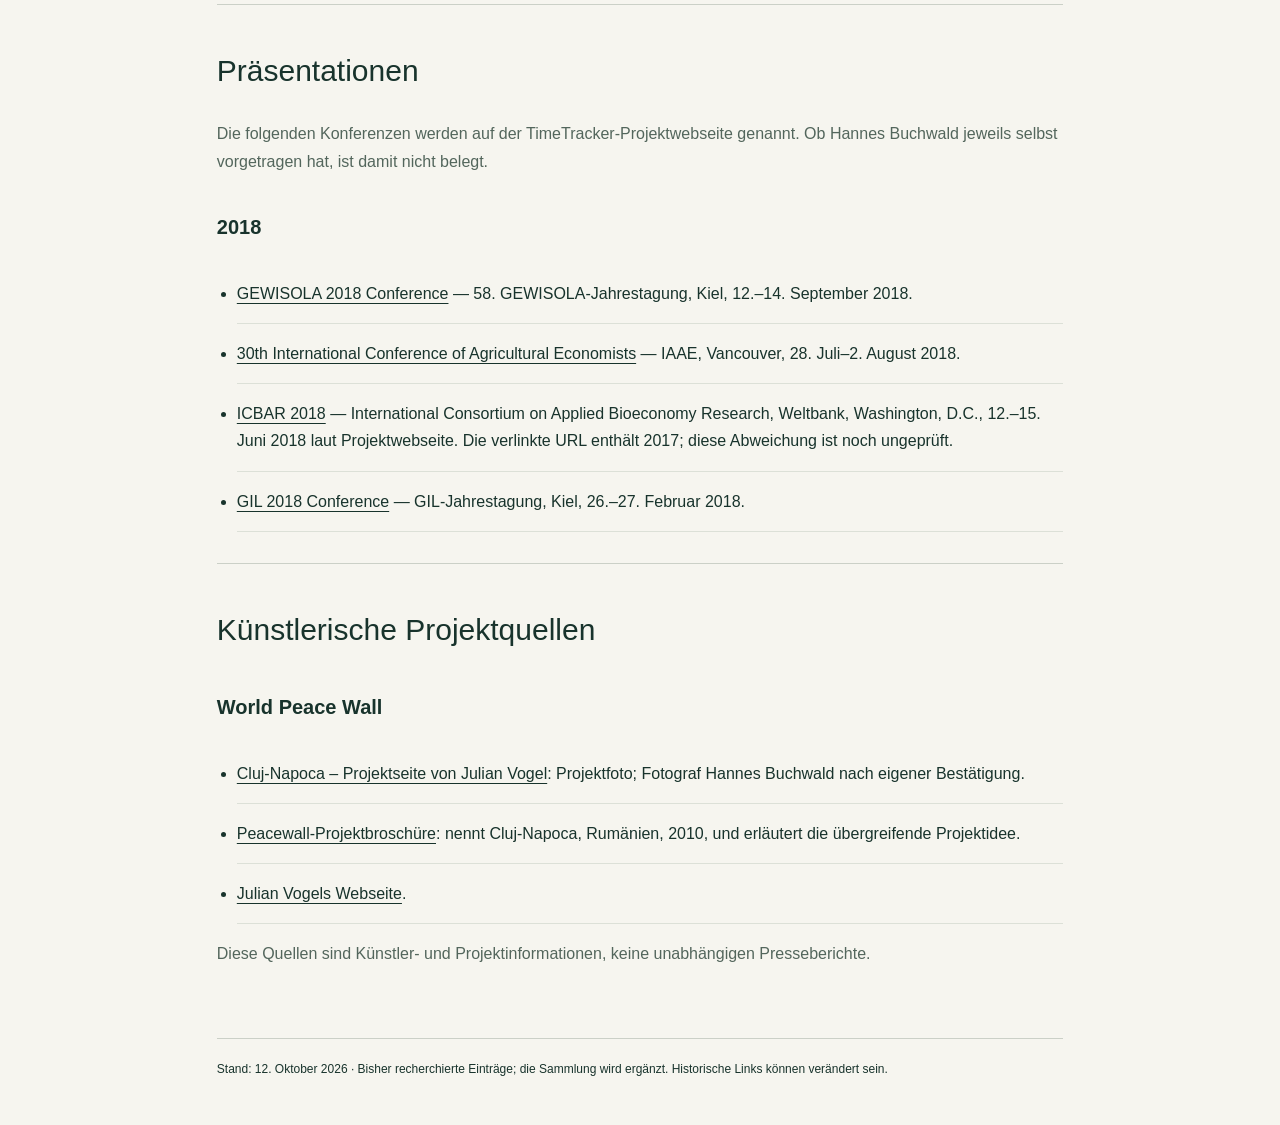
==== commit cc5533f1: "Remove project-specific introduction from awards section" ====
--- a/publications.html
+++ b/publications.html
@@ -1 +1 @@
-<!doctype html><html lang="de"><head><meta charset="utf-8"><meta name="viewport" content="width=device-width, initial-scale=1"><title>Publications · Hannes Buchwald</title><style>*{box-sizing:border-box}body{margin:0;background:#f6f5ef;color:#18332c;font:16px/1.7 Arial,sans-serif}main{max-width:1000px;margin:auto;padding:45px 6%}header{border-bottom:1px solid #cbd0c7;padding-bottom:35px}h1{font-size:clamp(42px,8vw,76px);font-weight:400;letter-spacing:-3px;margin:15px 0}h2{font-size:30px;font-weight:400}h3{font-size:20px;margin-top:35px}.label{font:12px monospace;letter-spacing:2px}nav{display:flex;flex-wrap:wrap;gap:10px;margin:30px 0}nav button{font:inherit;background:transparent;border:1px solid #a8b7aa;padding:10px 16px;color:inherit;cursor:pointer}nav button[aria-pressed=true]{background:#18332c;color:white}a{color:inherit;text-underline-offset:4px;overflow-wrap:anywhere}a:hover{color:#477022}a:focus-visible,button:focus-visible{outline:3px solid #609431;outline-offset:4px}section{border-top:1px solid #cbd0c7;padding:15px 0}li{padding:16px 0;border-bottom:1px solid #dce0d7}ul{padding-left:20px}p{color:#53665c}footer{font-size:12px;margin-top:40px;padding-top:20px;border-top:1px solid #cbd0c7}[hidden]{display:none}@media(max-width:600px){main{padding:25px 6%}nav{gap:8px}nav button{font-size:14px;padding:9px 12px}li{padding:18px 0}}@media print{nav{display:none}section[hidden]{display:block}}</style></head><body><main><header><span class="label">HANNES BUCHWALD</span><h1>Publications.</h1><p>Forschung, Presse, Auszeichnungen und Präsentationen – chronologisch nach Jahren, mit den neuesten Einträgen zuerst.</p><a href="publications.md">Markdown-Version ansehen ↗</a></header><nav aria-label="Bereiche auswählen"><button data-target="all" aria-pressed="true">Alle</button><button data-target="awards" aria-pressed="false">Awards</button><button data-target="papers" aria-pressed="false">Papers</button><button data-target="press" aria-pressed="false">Presse</button><button data-target="presentations" aria-pressed="false">Präsentationen</button><button data-target="sources" aria-pressed="false">Projektquellen</button></nav><div aria-live="polite"><section id="awards"><h2>Awards</h2><p>Die Auszeichnung bezieht sich auf das TimeTracker-Projektteam; sie wird hier nicht als persönlicher Einzelpreis ausgewiesen.</p><h3>2018</h3><ul><li><a href="https://land-der-ideen.de/projekt/forschungs-app-time-tracker-3795">Award: Landmark 2018</a> — Germany Land of Ideas / Deutschland – Land der Ideen, 4. Juni 2018 laut Projektwebseite.</li></ul></section><section id="papers"><h2>Papers</h2><p>Hannes Buchwald ist bei den folgenden sechs bibliografischen Einträgen als Mitautor genannt. Working Paper und Journalfassung von „Recording the Time Divide“ sind Versionen derselben Arbeit.</p><h3>2026</h3><ul><li><a href="https://doi.org/10.1093/jae/ejag012">Recording the time divide: A comparative study of smartphone- and recall-based approaches to time use measurement</a> — Talip Kilic, Gayatri Koolwal, Wilbert Drazi Vundru, Thomas Daum, Hannes Buchwald, Greg Seymour, Peter Mvula, Alister Munthali und Monice Kachinjika. Journal of African Economies, 2026, ejag012; veröffentlicht am 15. September 2026. Autorenschaft und Datum auf der <a href="https://academic.oup.com/jae/article-abstract/35/5/ejag012/8801932">Verlagsseite</a> geprüft.</li></ul><h3>2024</h3><ul><li><a href="https://doi.org/10.1596/1813-9450-10695">Recording the Time Divide: A Comparative Study of Smartphone- and Recall-Based Approaches to Time Use Measurement</a> — dieselben neun Mitautoren; Weltbank, Policy Research Working Paper 10695, Februar 2024. <a href="https://documents1.worldbank.org/curated/en/099814102072416574/pdf/IDU195d006a6196d314cc21a96310b5efaaff3cd.pdf">Original-PDF mit Autorenliste</a>.</li></ul><h3>2019</h3><ul><li><a href="https://doi.org/10.1177/1525822X18797303">Times Have Changed: Using a Pictorial Smartphone App to Collect Time–Use Data in Rural Zambia</a> — Thomas Daum, Hannes Buchwald, Ansgar Gerlicher und Regina Birner. Field Methods 31(1), S. 3–22, 2019; online veröffentlicht am 4. September 2018 laut Verlag.</li></ul><h3>2018</h3><ul><li><a href="https://gil-net.de/Publikationen/30_51.pdf">Smartphones als Forschungsmethode? Die Potenziale von Apps zum Sammeln von „Small and Smart Data“ zur Erforschung von kleinbäuerlichen Farmsystemen</a> — Thomas Daum, Regina Birner, Hannes Buchwald und Ansgar Gerlicher. GIL-Jahrestagung / Lecture Notes in Informatics, 2018, S. 51–54. <a href="https://gil-net.de/publikationen/">Publikationsübersicht des Veranstalters</a>.</li><li><a href="https://doi.org/10.1016/j.compag.2018.08.017">Smartphone Apps as a new Method to Collect Data on Smallholder Farming Systems in the Digital Age: A Case Study from Zambia</a> — Thomas Daum, Hannes Buchwald, Ansgar Gerlicher und Regina Birner. Computers and Electronics in Agriculture 153, S. 144–150, 2018.</li></ul><h3>2017</h3><ul><li><a href="https://www.rural21.com/uploads/media/rural2017_04-S45-47.pdf">The Potential of Apps to Study Smallholder Farming Systems and More</a> — Thomas Daum, Regina Birner, Hannes Buchwald und Ansgar Gerlicher. Rural21, 2017, Ausgabe 4, S. 45–47. <a href="https://www.rural21.com/english/a-closer-look-at/detail/article/the-potential-of-apps-to-study-smallholder-farming-systems-and-more.html">Artikel beim Herausgeber</a>. Die Projektwebseite nennt April 2017; die genaue Monatsangabe bleibt hier offen.</li></ul></section><section id="press"><h2>Presseberichte</h2><h3>2018</h3><ul><li><a href="https://www.focus.de/regional/stuttgart/universitaet-hohenheim-einfluesse-auf-die-arbeitsteilung_id_9034741.html">Einflüsse auf die Arbeitsteilung</a> — Focus Online, 4. Juni 2018. · Projekt: Time Tracker</li><li><a href="https://www.agrarheute.com/traction/magazin/aktuelles-heft-3-2018">Sambia Kleinbauern stärken</a> — Traction 3/2018, 1. Mai 2018. · Projekt: Time Tracker</li></ul><h3>2017</h3><ul><li><a href="https://www.hdm-stuttgart.de/view_news?ident=news20161129155757">App-Projekt der HdM erlaubt neuen Ansatz in Entwicklungsforschung</a> — gemeinsame Pressemitteilung der Hochschule der Medien und Universität Hohenheim, 11. Januar 2017. Beschreibt Buchwalds Design-Nutzer-Studie und seine Arbeit an der App. · Projekt: Time Tracker</li><li><a href="http://www.stuttgarter-zeitung.de/inhalt.hochschule-der-medien-und-uni-hohenheim-forschen-in-afrika-aufschlussreiches-klick-tagebuch.cbecb83e-7405-4c4c-9af2-2b4f32dd54fb.html">Aufschlussreiches Klick-Tagebuch</a> — Stuttgarter Zeitung, 7. Februar 2017. · Projekt: Time Tracker</li><li><a href="https://www.landtechnik-online.eu/ojs-2.4.5/index.php/landtechnik/announcement">„Time-Tracker-App“ – Kleinbauern in Afrika nutzen Arbeitszeiterfassung per Smartphone</a> — Landtechnik, 12. Januar 2017. · Projekt: Time Tracker</li><li><a href="https://www.glaubeaktuell.net/nachrichten/wirtschaft/">App zeigt Arbeitsbelastung afrikanischer Kleinbauern auf</a> — Glaubeaktuell, 11. Januar 2017. · Projekt: Time Tracker</li><li><a href="https://www.carhartt-wip.com/en/journal/skate/2009/12/hannes-buchwald-party-life-20-12-2009-12-01-2010">Hannes Buchwald „PARTY LIFE“ 20.12.2009–12.01.2010</a> — Carhartt WIP Journal, 18. Dezember 2009. Ausstellungshinweis; kein unabhängiger Pressebericht. · Projekt: Weitere fotografische Arbeiten</li><li><a href="https://www.stimme.de/archiv/neckar-zaber/sonstige-den-menschen-in-seiner-wuerde-darstellen-art-1649790">Den Menschen in seiner Würde darstellen</a> — Annette Gast-Prior, Heilbronner Stimme, 24. September 2009. Bericht über Buchwalds Porträtfotografie und die Ausstellung in den Städtischen Museen Heilbronn. · Projekt: Face to Face</li></ul><h3>Weitere Links</h3><ul><li><a href="http://timetracker.cc/creative-corporation/press/">Weitere Veröffentlichungen auf der Projektwebseite</a>. · Projekt: Time Tracker</li></ul></section><section id="presentations"><h2>Präsentationen</h2><p>Die folgenden Konferenzen werden auf der TimeTracker-Projektwebseite genannt. Ob Hannes Buchwald jeweils selbst vorgetragen hat, ist damit nicht belegt.</p><h3>2018</h3><ul><li><a href="http://www.gewisola2018.uni-kiel.de/de">GEWISOLA 2018 Conference</a> — 58. GEWISOLA-Jahrestagung, Kiel, 12.–14. September 2018.</li><li><a href="http://www.icae2018.com/">30th International Conference of Agricultural Economists</a> — IAAE, Vancouver, 28. Juli–2. August 2018.</li><li><a href="http://www.worldbank.org/en/events/2017/10/11/disruptive-innovations-value-chains-and-rural-development">ICBAR 2018</a> — International Consortium on Applied Bioeconomy Research, Weltbank, Washington, D.C., 12.–15. Juni 2018 laut Projektwebseite. Die verlinkte URL enthält 2017; diese Abweichung ist noch ungeprüft.</li><li><a href="https://www.gil-net.de/Tagung/">GIL 2018 Conference</a> — GIL-Jahrestagung, Kiel, 26.–27. Februar 2018.</li></ul></section><section id="sources"><h2>Künstlerische Projektquellen</h2><h3>World Peace Wall</h3><ul><li><a href="https://julianvogel.me/cluj-napoca">Cluj-Napoca – Projektseite von Julian Vogel</a>: Projektfoto; Fotograf Hannes Buchwald nach eigener Bestätigung.</li><li><a href="https://www.julianvogel.me/files/home/infinite-Peacewall_project2021.pdf">Peacewall-Projektbroschüre</a>: nennt Cluj-Napoca, Rumänien, 2010, und erläutert die übergreifende Projektidee.</li><li><a href="https://julianvogel.me/">Julian Vogels Webseite</a>.</li></ul><p>Diese Quellen sind Künstler- und Projektinformationen, keine unabhängigen Presseberichte.</p></section></div><footer>Stand: 12. Oktober 2026 · Bisher recherchierte Einträge; die Sammlung wird ergänzt. Historische Links können verändert sein.</footer></main><script>document.querySelectorAll('nav button').forEach(b=>b.addEventListener('click',()=>{document.querySelectorAll('nav button').forEach(x=>x.setAttribute('aria-pressed',String(x===b)));document.querySelectorAll('section').forEach(s=>s.hidden=b.dataset.target!=='all'&&s.id!==b.dataset.target);}));</script></body></html>+<!doctype html><html lang="de"><head><meta charset="utf-8"><meta name="viewport" content="width=device-width, initial-scale=1"><title>Publications · Hannes Buchwald</title><style>*{box-sizing:border-box}body{margin:0;background:#f6f5ef;color:#18332c;font:16px/1.7 Arial,sans-serif}main{max-width:1000px;margin:auto;padding:45px 6%}header{border-bottom:1px solid #cbd0c7;padding-bottom:35px}h1{font-size:clamp(42px,8vw,76px);font-weight:400;letter-spacing:-3px;margin:15px 0}h2{font-size:30px;font-weight:400}h3{font-size:20px;margin-top:35px}.label{font:12px monospace;letter-spacing:2px}nav{display:flex;flex-wrap:wrap;gap:10px;margin:30px 0}nav button{font:inherit;background:transparent;border:1px solid #a8b7aa;padding:10px 16px;color:inherit;cursor:pointer}nav button[aria-pressed=true]{background:#18332c;color:white}a{color:inherit;text-underline-offset:4px;overflow-wrap:anywhere}a:hover{color:#477022}a:focus-visible,button:focus-visible{outline:3px solid #609431;outline-offset:4px}section{border-top:1px solid #cbd0c7;padding:15px 0}li{padding:16px 0;border-bottom:1px solid #dce0d7}ul{padding-left:20px}p{color:#53665c}footer{font-size:12px;margin-top:40px;padding-top:20px;border-top:1px solid #cbd0c7}[hidden]{display:none}@media(max-width:600px){main{padding:25px 6%}nav{gap:8px}nav button{font-size:14px;padding:9px 12px}li{padding:18px 0}}@media print{nav{display:none}section[hidden]{display:block}}</style></head><body><main><header><span class="label">HANNES BUCHWALD</span><h1>Publications.</h1><p>Forschung, Presse, Auszeichnungen und Präsentationen – chronologisch nach Jahren, mit den neuesten Einträgen zuerst.</p><a href="publications.md">Markdown-Version ansehen ↗</a></header><nav aria-label="Bereiche auswählen"><button data-target="all" aria-pressed="true">Alle</button><button data-target="awards" aria-pressed="false">Awards</button><button data-target="papers" aria-pressed="false">Papers</button><button data-target="press" aria-pressed="false">Presse</button><button data-target="presentations" aria-pressed="false">Präsentationen</button><button data-target="sources" aria-pressed="false">Projektquellen</button></nav><div aria-live="polite"><section id="awards"><h2>Awards</h2><h3>2018</h3><ul><li><a href="https://land-der-ideen.de/projekt/forschungs-app-time-tracker-3795">Award: Landmark 2018</a> — Germany Land of Ideas / Deutschland – Land der Ideen, 4. Juni 2018 laut Projektwebseite.</li></ul></section><section id="papers"><h2>Papers</h2><p>Hannes Buchwald ist bei den folgenden sechs bibliografischen Einträgen als Mitautor genannt. Working Paper und Journalfassung von „Recording the Time Divide“ sind Versionen derselben Arbeit.</p><h3>2026</h3><ul><li><a href="https://doi.org/10.1093/jae/ejag012">Recording the time divide: A comparative study of smartphone- and recall-based approaches to time use measurement</a> — Talip Kilic, Gayatri Koolwal, Wilbert Drazi Vundru, Thomas Daum, Hannes Buchwald, Greg Seymour, Peter Mvula, Alister Munthali und Monice Kachinjika. Journal of African Economies, 2026, ejag012; veröffentlicht am 15. September 2026. Autorenschaft und Datum auf der <a href="https://academic.oup.com/jae/article-abstract/35/5/ejag012/8801932">Verlagsseite</a> geprüft.</li></ul><h3>2024</h3><ul><li><a href="https://doi.org/10.1596/1813-9450-10695">Recording the Time Divide: A Comparative Study of Smartphone- and Recall-Based Approaches to Time Use Measurement</a> — dieselben neun Mitautoren; Weltbank, Policy Research Working Paper 10695, Februar 2024. <a href="https://documents1.worldbank.org/curated/en/099814102072416574/pdf/IDU195d006a6196d314cc21a96310b5efaaff3cd.pdf">Original-PDF mit Autorenliste</a>.</li></ul><h3>2019</h3><ul><li><a href="https://doi.org/10.1177/1525822X18797303">Times Have Changed: Using a Pictorial Smartphone App to Collect Time–Use Data in Rural Zambia</a> — Thomas Daum, Hannes Buchwald, Ansgar Gerlicher und Regina Birner. Field Methods 31(1), S. 3–22, 2019; online veröffentlicht am 4. September 2018 laut Verlag.</li></ul><h3>2018</h3><ul><li><a href="https://gil-net.de/Publikationen/30_51.pdf">Smartphones als Forschungsmethode? Die Potenziale von Apps zum Sammeln von „Small and Smart Data“ zur Erforschung von kleinbäuerlichen Farmsystemen</a> — Thomas Daum, Regina Birner, Hannes Buchwald und Ansgar Gerlicher. GIL-Jahrestagung / Lecture Notes in Informatics, 2018, S. 51–54. <a href="https://gil-net.de/publikationen/">Publikationsübersicht des Veranstalters</a>.</li><li><a href="https://doi.org/10.1016/j.compag.2018.08.017">Smartphone Apps as a new Method to Collect Data on Smallholder Farming Systems in the Digital Age: A Case Study from Zambia</a> — Thomas Daum, Hannes Buchwald, Ansgar Gerlicher und Regina Birner. Computers and Electronics in Agriculture 153, S. 144–150, 2018.</li></ul><h3>2017</h3><ul><li><a href="https://www.rural21.com/uploads/media/rural2017_04-S45-47.pdf">The Potential of Apps to Study Smallholder Farming Systems and More</a> — Thomas Daum, Regina Birner, Hannes Buchwald und Ansgar Gerlicher. Rural21, 2017, Ausgabe 4, S. 45–47. <a href="https://www.rural21.com/english/a-closer-look-at/detail/article/the-potential-of-apps-to-study-smallholder-farming-systems-and-more.html">Artikel beim Herausgeber</a>. Die Projektwebseite nennt April 2017; die genaue Monatsangabe bleibt hier offen.</li></ul></section><section id="press"><h2>Presseberichte</h2><h3>2018</h3><ul><li><a href="https://www.focus.de/regional/stuttgart/universitaet-hohenheim-einfluesse-auf-die-arbeitsteilung_id_9034741.html">Einflüsse auf die Arbeitsteilung</a> — Focus Online, 4. Juni 2018. · Projekt: Time Tracker</li><li><a href="https://www.agrarheute.com/traction/magazin/aktuelles-heft-3-2018">Sambia Kleinbauern stärken</a> — Traction 3/2018, 1. Mai 2018. · Projekt: Time Tracker</li></ul><h3>2017</h3><ul><li><a href="https://www.hdm-stuttgart.de/view_news?ident=news20161129155757">App-Projekt der HdM erlaubt neuen Ansatz in Entwicklungsforschung</a> — gemeinsame Pressemitteilung der Hochschule der Medien und Universität Hohenheim, 11. Januar 2017. Beschreibt Buchwalds Design-Nutzer-Studie und seine Arbeit an der App. · Projekt: Time Tracker</li><li><a href="http://www.stuttgarter-zeitung.de/inhalt.hochschule-der-medien-und-uni-hohenheim-forschen-in-afrika-aufschlussreiches-klick-tagebuch.cbecb83e-7405-4c4c-9af2-2b4f32dd54fb.html">Aufschlussreiches Klick-Tagebuch</a> — Stuttgarter Zeitung, 7. Februar 2017. · Projekt: Time Tracker</li><li><a href="https://www.landtechnik-online.eu/ojs-2.4.5/index.php/landtechnik/announcement">„Time-Tracker-App“ – Kleinbauern in Afrika nutzen Arbeitszeiterfassung per Smartphone</a> — Landtechnik, 12. Januar 2017. · Projekt: Time Tracker</li><li><a href="https://www.glaubeaktuell.net/nachrichten/wirtschaft/">App zeigt Arbeitsbelastung afrikanischer Kleinbauern auf</a> — Glaubeaktuell, 11. Januar 2017. · Projekt: Time Tracker</li><li><a href="https://www.carhartt-wip.com/en/journal/skate/2009/12/hannes-buchwald-party-life-20-12-2009-12-01-2010">Hannes Buchwald „PARTY LIFE“ 20.12.2009–12.01.2010</a> — Carhartt WIP Journal, 18. Dezember 2009. Ausstellungshinweis; kein unabhängiger Pressebericht. · Projekt: Weitere fotografische Arbeiten</li><li><a href="https://www.stimme.de/archiv/neckar-zaber/sonstige-den-menschen-in-seiner-wuerde-darstellen-art-1649790">Den Menschen in seiner Würde darstellen</a> — Annette Gast-Prior, Heilbronner Stimme, 24. September 2009. Bericht über Buchwalds Porträtfotografie und die Ausstellung in den Städtischen Museen Heilbronn. · Projekt: Face to Face</li></ul><h3>Weitere Links</h3><ul><li><a href="http://timetracker.cc/creative-corporation/press/">Weitere Veröffentlichungen auf der Projektwebseite</a>. · Projekt: Time Tracker</li></ul></section><section id="presentations"><h2>Präsentationen</h2><p>Die folgenden Konferenzen werden auf der TimeTracker-Projektwebseite genannt. Ob Hannes Buchwald jeweils selbst vorgetragen hat, ist damit nicht belegt.</p><h3>2018</h3><ul><li><a href="http://www.gewisola2018.uni-kiel.de/de">GEWISOLA 2018 Conference</a> — 58. GEWISOLA-Jahrestagung, Kiel, 12.–14. September 2018.</li><li><a href="http://www.icae2018.com/">30th International Conference of Agricultural Economists</a> — IAAE, Vancouver, 28. Juli–2. August 2018.</li><li><a href="http://www.worldbank.org/en/events/2017/10/11/disruptive-innovations-value-chains-and-rural-development">ICBAR 2018</a> — International Consortium on Applied Bioeconomy Research, Weltbank, Washington, D.C., 12.–15. Juni 2018 laut Projektwebseite. Die verlinkte URL enthält 2017; diese Abweichung ist noch ungeprüft.</li><li><a href="https://www.gil-net.de/Tagung/">GIL 2018 Conference</a> — GIL-Jahrestagung, Kiel, 26.–27. Februar 2018.</li></ul></section><section id="sources"><h2>Künstlerische Projektquellen</h2><h3>World Peace Wall</h3><ul><li><a href="https://julianvogel.me/cluj-napoca">Cluj-Napoca – Projektseite von Julian Vogel</a>: Projektfoto; Fotograf Hannes Buchwald nach eigener Bestätigung.</li><li><a href="https://www.julianvogel.me/files/home/infinite-Peacewall_project2021.pdf">Peacewall-Projektbroschüre</a>: nennt Cluj-Napoca, Rumänien, 2010, und erläutert die übergreifende Projektidee.</li><li><a href="https://julianvogel.me/">Julian Vogels Webseite</a>.</li></ul><p>Diese Quellen sind Künstler- und Projektinformationen, keine unabhängigen Presseberichte.</p></section></div><footer>Stand: 12. Oktober 2026 · Bisher recherchierte Einträge; die Sammlung wird ergänzt. Historische Links können verändert sein.</footer></main><script>document.querySelectorAll('nav button').forEach(b=>b.addEventListener('click',()=>{document.querySelectorAll('nav button').forEach(x=>x.setAttribute('aria-pressed',String(x===b)));document.querySelectorAll('section').forEach(s=>s.hidden=b.dataset.target!=='all'&&s.id!==b.dataset.target);}));</script></body></html>
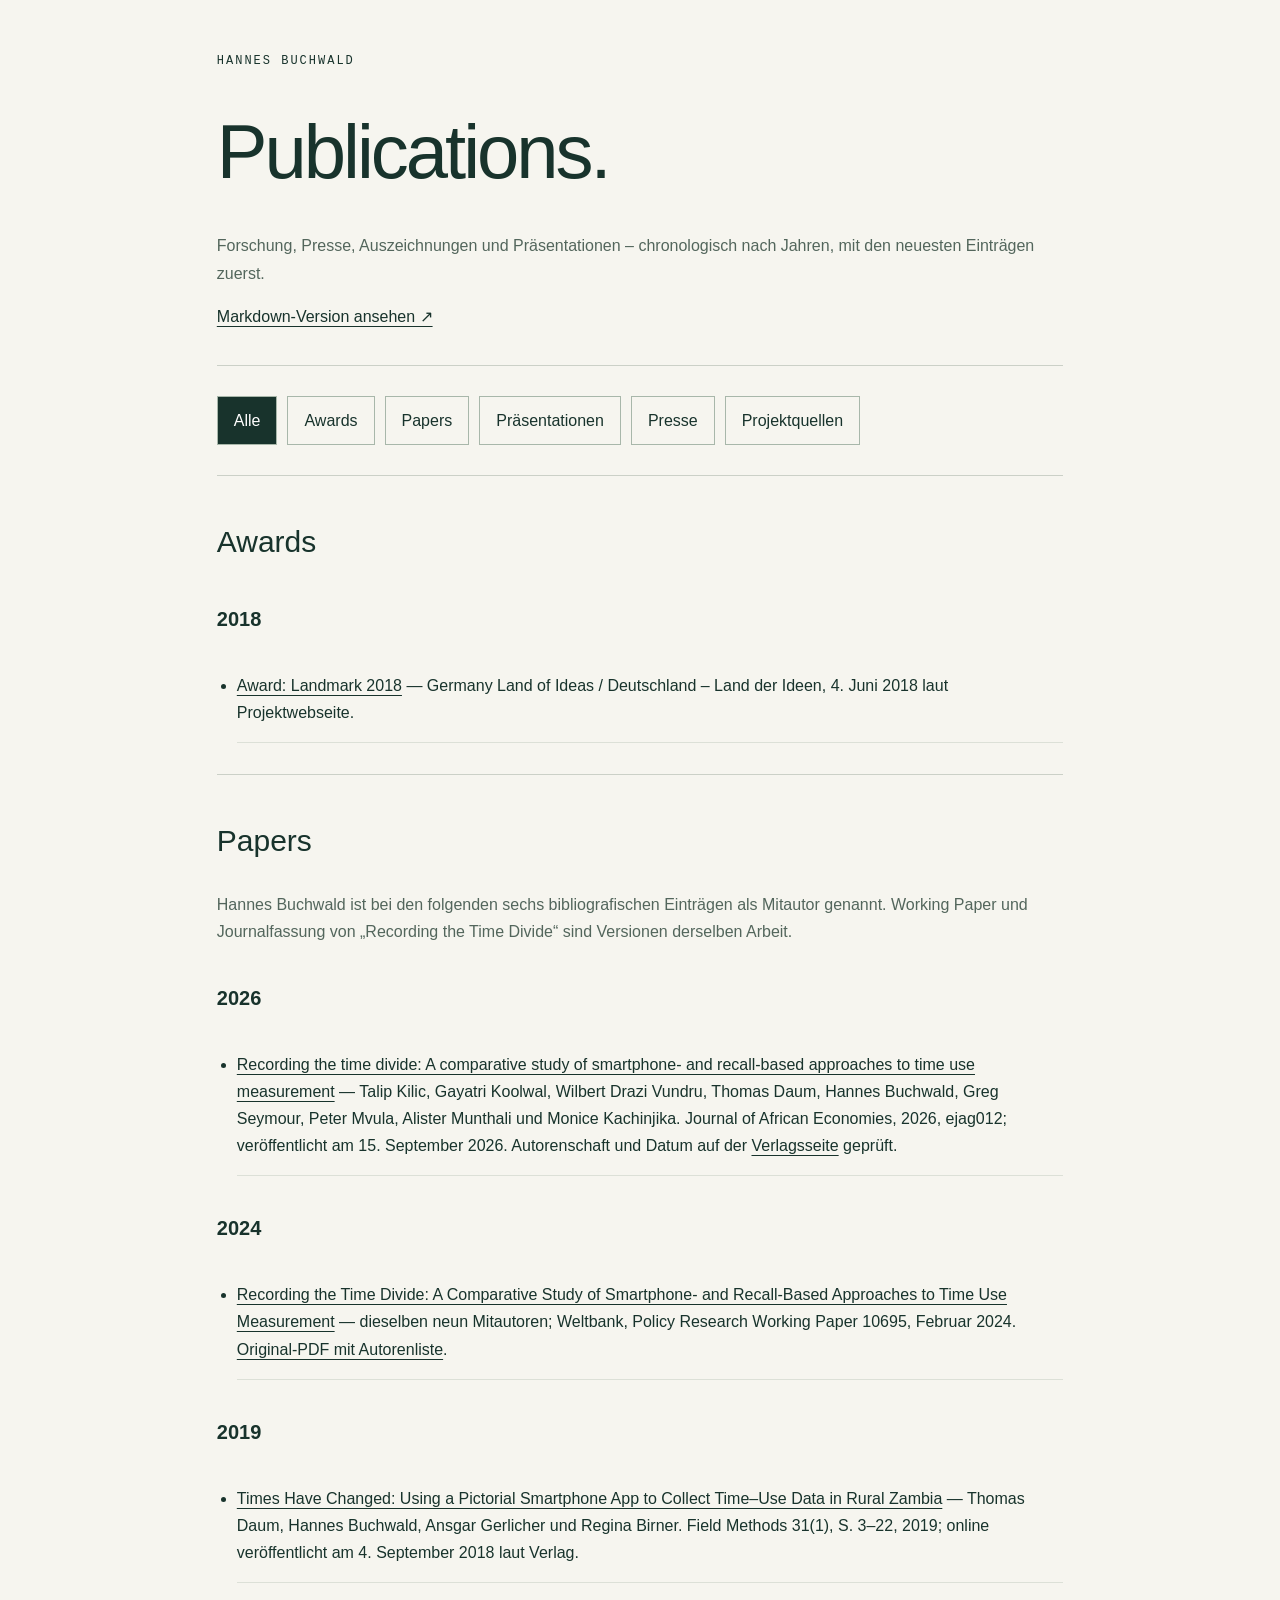
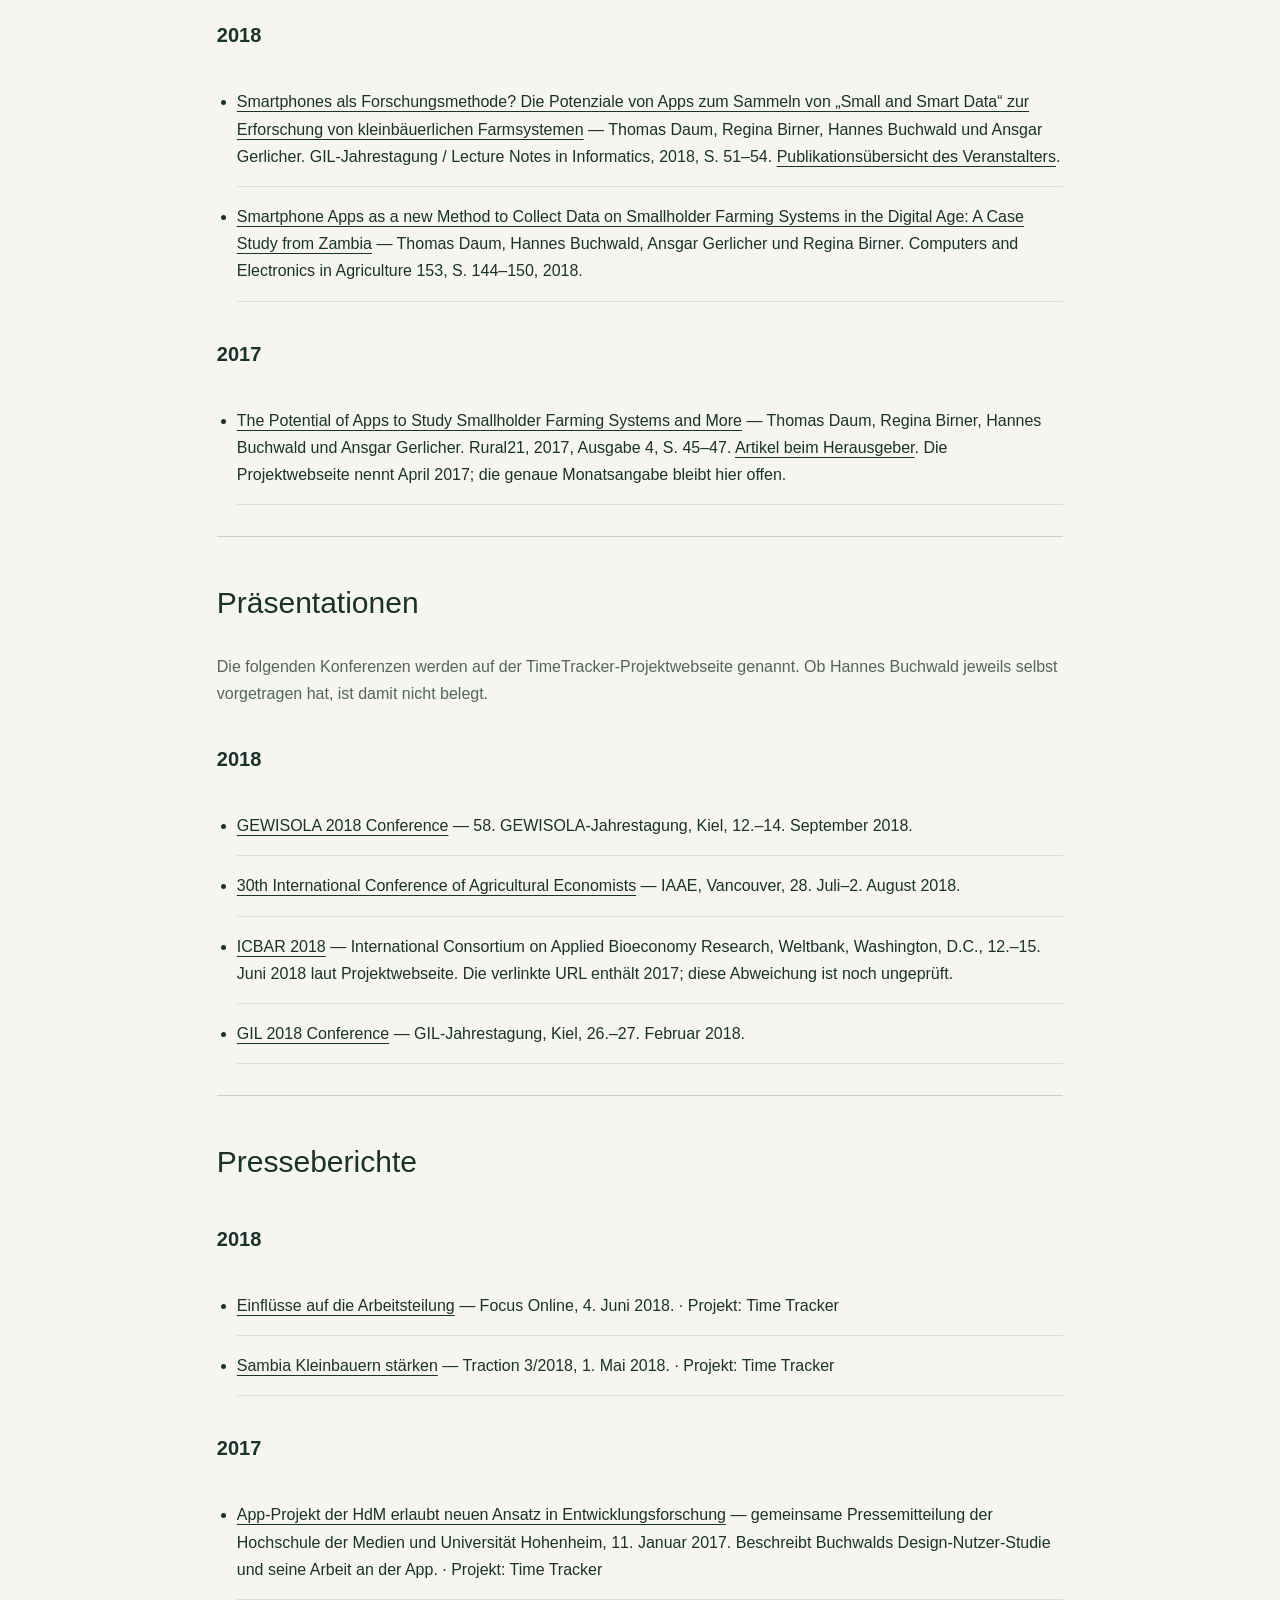
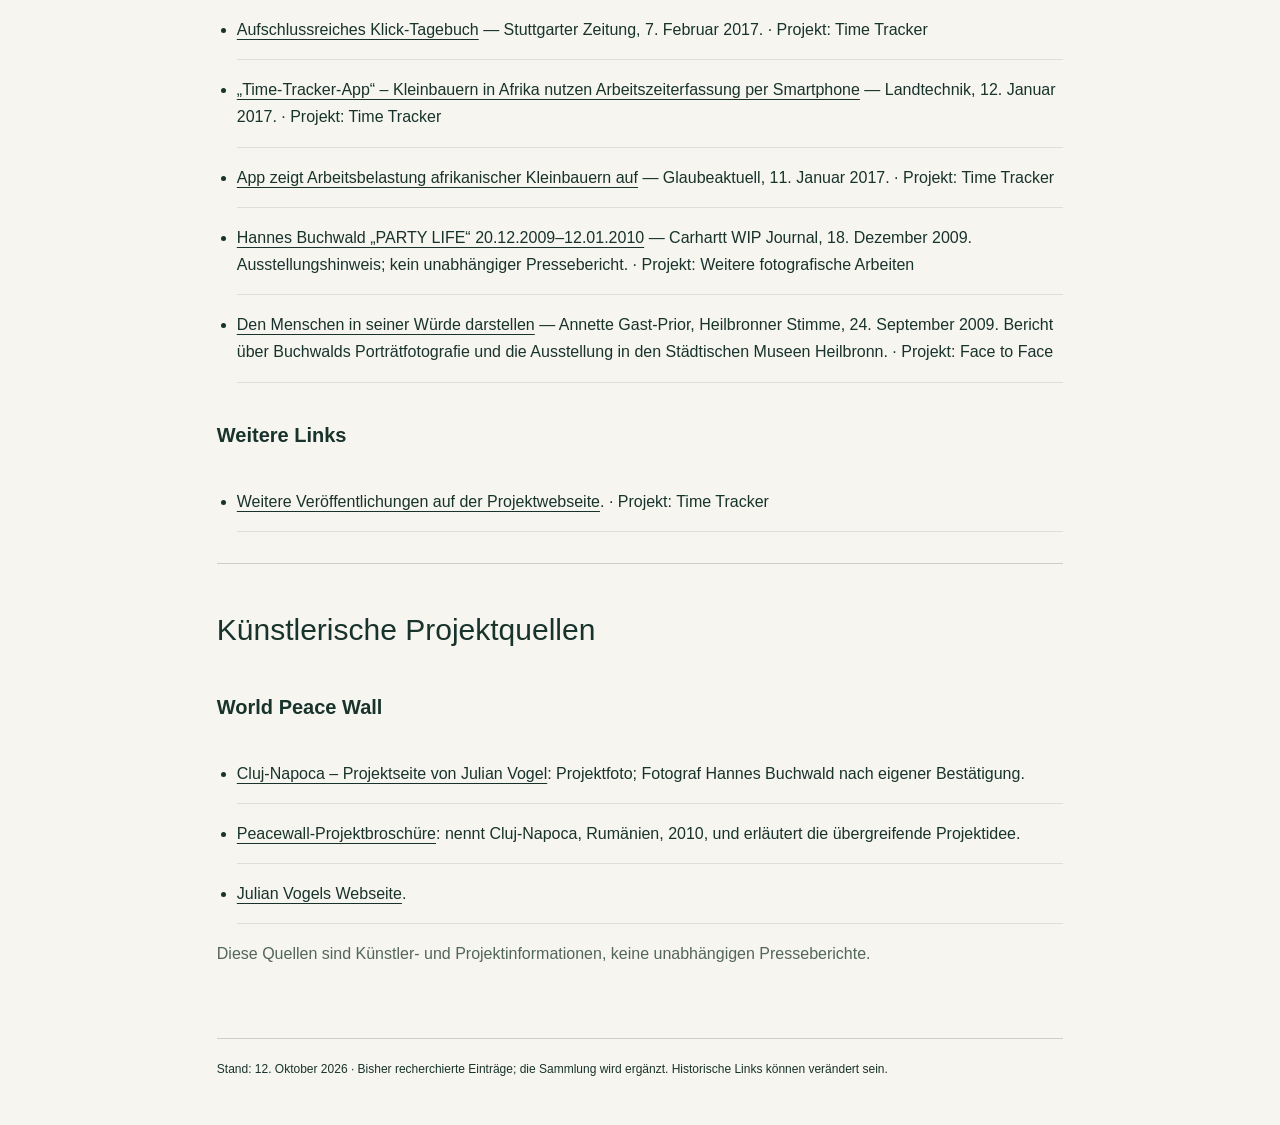
==== commit 10483ba3: "Place presentations before press reports" ====
--- a/publications.html
+++ b/publications.html
@@ -1 +1 @@
-<!doctype html><html lang="de"><head><meta charset="utf-8"><meta name="viewport" content="width=device-width, initial-scale=1"><title>Publications · Hannes Buchwald</title><style>*{box-sizing:border-box}body{margin:0;background:#f6f5ef;color:#18332c;font:16px/1.7 Arial,sans-serif}main{max-width:1000px;margin:auto;padding:45px 6%}header{border-bottom:1px solid #cbd0c7;padding-bottom:35px}h1{font-size:clamp(42px,8vw,76px);font-weight:400;letter-spacing:-3px;margin:15px 0}h2{font-size:30px;font-weight:400}h3{font-size:20px;margin-top:35px}.label{font:12px monospace;letter-spacing:2px}nav{display:flex;flex-wrap:wrap;gap:10px;margin:30px 0}nav button{font:inherit;background:transparent;border:1px solid #a8b7aa;padding:10px 16px;color:inherit;cursor:pointer}nav button[aria-pressed=true]{background:#18332c;color:white}a{color:inherit;text-underline-offset:4px;overflow-wrap:anywhere}a:hover{color:#477022}a:focus-visible,button:focus-visible{outline:3px solid #609431;outline-offset:4px}section{border-top:1px solid #cbd0c7;padding:15px 0}li{padding:16px 0;border-bottom:1px solid #dce0d7}ul{padding-left:20px}p{color:#53665c}footer{font-size:12px;margin-top:40px;padding-top:20px;border-top:1px solid #cbd0c7}[hidden]{display:none}@media(max-width:600px){main{padding:25px 6%}nav{gap:8px}nav button{font-size:14px;padding:9px 12px}li{padding:18px 0}}@media print{nav{display:none}section[hidden]{display:block}}</style></head><body><main><header><span class="label">HANNES BUCHWALD</span><h1>Publications.</h1><p>Forschung, Presse, Auszeichnungen und Präsentationen – chronologisch nach Jahren, mit den neuesten Einträgen zuerst.</p><a href="publications.md">Markdown-Version ansehen ↗</a></header><nav aria-label="Bereiche auswählen"><button data-target="all" aria-pressed="true">Alle</button><button data-target="awards" aria-pressed="false">Awards</button><button data-target="papers" aria-pressed="false">Papers</button><button data-target="press" aria-pressed="false">Presse</button><button data-target="presentations" aria-pressed="false">Präsentationen</button><button data-target="sources" aria-pressed="false">Projektquellen</button></nav><div aria-live="polite"><section id="awards"><h2>Awards</h2><h3>2018</h3><ul><li><a href="https://land-der-ideen.de/projekt/forschungs-app-time-tracker-3795">Award: Landmark 2018</a> — Germany Land of Ideas / Deutschland – Land der Ideen, 4. Juni 2018 laut Projektwebseite.</li></ul></section><section id="papers"><h2>Papers</h2><p>Hannes Buchwald ist bei den folgenden sechs bibliografischen Einträgen als Mitautor genannt. Working Paper und Journalfassung von „Recording the Time Divide“ sind Versionen derselben Arbeit.</p><h3>2026</h3><ul><li><a href="https://doi.org/10.1093/jae/ejag012">Recording the time divide: A comparative study of smartphone- and recall-based approaches to time use measurement</a> — Talip Kilic, Gayatri Koolwal, Wilbert Drazi Vundru, Thomas Daum, Hannes Buchwald, Greg Seymour, Peter Mvula, Alister Munthali und Monice Kachinjika. Journal of African Economies, 2026, ejag012; veröffentlicht am 15. September 2026. Autorenschaft und Datum auf der <a href="https://academic.oup.com/jae/article-abstract/35/5/ejag012/8801932">Verlagsseite</a> geprüft.</li></ul><h3>2024</h3><ul><li><a href="https://doi.org/10.1596/1813-9450-10695">Recording the Time Divide: A Comparative Study of Smartphone- and Recall-Based Approaches to Time Use Measurement</a> — dieselben neun Mitautoren; Weltbank, Policy Research Working Paper 10695, Februar 2024. <a href="https://documents1.worldbank.org/curated/en/099814102072416574/pdf/IDU195d006a6196d314cc21a96310b5efaaff3cd.pdf">Original-PDF mit Autorenliste</a>.</li></ul><h3>2019</h3><ul><li><a href="https://doi.org/10.1177/1525822X18797303">Times Have Changed: Using a Pictorial Smartphone App to Collect Time–Use Data in Rural Zambia</a> — Thomas Daum, Hannes Buchwald, Ansgar Gerlicher und Regina Birner. Field Methods 31(1), S. 3–22, 2019; online veröffentlicht am 4. September 2018 laut Verlag.</li></ul><h3>2018</h3><ul><li><a href="https://gil-net.de/Publikationen/30_51.pdf">Smartphones als Forschungsmethode? Die Potenziale von Apps zum Sammeln von „Small and Smart Data“ zur Erforschung von kleinbäuerlichen Farmsystemen</a> — Thomas Daum, Regina Birner, Hannes Buchwald und Ansgar Gerlicher. GIL-Jahrestagung / Lecture Notes in Informatics, 2018, S. 51–54. <a href="https://gil-net.de/publikationen/">Publikationsübersicht des Veranstalters</a>.</li><li><a href="https://doi.org/10.1016/j.compag.2018.08.017">Smartphone Apps as a new Method to Collect Data on Smallholder Farming Systems in the Digital Age: A Case Study from Zambia</a> — Thomas Daum, Hannes Buchwald, Ansgar Gerlicher und Regina Birner. Computers and Electronics in Agriculture 153, S. 144–150, 2018.</li></ul><h3>2017</h3><ul><li><a href="https://www.rural21.com/uploads/media/rural2017_04-S45-47.pdf">The Potential of Apps to Study Smallholder Farming Systems and More</a> — Thomas Daum, Regina Birner, Hannes Buchwald und Ansgar Gerlicher. Rural21, 2017, Ausgabe 4, S. 45–47. <a href="https://www.rural21.com/english/a-closer-look-at/detail/article/the-potential-of-apps-to-study-smallholder-farming-systems-and-more.html">Artikel beim Herausgeber</a>. Die Projektwebseite nennt April 2017; die genaue Monatsangabe bleibt hier offen.</li></ul></section><section id="press"><h2>Presseberichte</h2><h3>2018</h3><ul><li><a href="https://www.focus.de/regional/stuttgart/universitaet-hohenheim-einfluesse-auf-die-arbeitsteilung_id_9034741.html">Einflüsse auf die Arbeitsteilung</a> — Focus Online, 4. Juni 2018. · Projekt: Time Tracker</li><li><a href="https://www.agrarheute.com/traction/magazin/aktuelles-heft-3-2018">Sambia Kleinbauern stärken</a> — Traction 3/2018, 1. Mai 2018. · Projekt: Time Tracker</li></ul><h3>2017</h3><ul><li><a href="https://www.hdm-stuttgart.de/view_news?ident=news20161129155757">App-Projekt der HdM erlaubt neuen Ansatz in Entwicklungsforschung</a> — gemeinsame Pressemitteilung der Hochschule der Medien und Universität Hohenheim, 11. Januar 2017. Beschreibt Buchwalds Design-Nutzer-Studie und seine Arbeit an der App. · Projekt: Time Tracker</li><li><a href="http://www.stuttgarter-zeitung.de/inhalt.hochschule-der-medien-und-uni-hohenheim-forschen-in-afrika-aufschlussreiches-klick-tagebuch.cbecb83e-7405-4c4c-9af2-2b4f32dd54fb.html">Aufschlussreiches Klick-Tagebuch</a> — Stuttgarter Zeitung, 7. Februar 2017. · Projekt: Time Tracker</li><li><a href="https://www.landtechnik-online.eu/ojs-2.4.5/index.php/landtechnik/announcement">„Time-Tracker-App“ – Kleinbauern in Afrika nutzen Arbeitszeiterfassung per Smartphone</a> — Landtechnik, 12. Januar 2017. · Projekt: Time Tracker</li><li><a href="https://www.glaubeaktuell.net/nachrichten/wirtschaft/">App zeigt Arbeitsbelastung afrikanischer Kleinbauern auf</a> — Glaubeaktuell, 11. Januar 2017. · Projekt: Time Tracker</li><li><a href="https://www.carhartt-wip.com/en/journal/skate/2009/12/hannes-buchwald-party-life-20-12-2009-12-01-2010">Hannes Buchwald „PARTY LIFE“ 20.12.2009–12.01.2010</a> — Carhartt WIP Journal, 18. Dezember 2009. Ausstellungshinweis; kein unabhängiger Pressebericht. · Projekt: Weitere fotografische Arbeiten</li><li><a href="https://www.stimme.de/archiv/neckar-zaber/sonstige-den-menschen-in-seiner-wuerde-darstellen-art-1649790">Den Menschen in seiner Würde darstellen</a> — Annette Gast-Prior, Heilbronner Stimme, 24. September 2009. Bericht über Buchwalds Porträtfotografie und die Ausstellung in den Städtischen Museen Heilbronn. · Projekt: Face to Face</li></ul><h3>Weitere Links</h3><ul><li><a href="http://timetracker.cc/creative-corporation/press/">Weitere Veröffentlichungen auf der Projektwebseite</a>. · Projekt: Time Tracker</li></ul></section><section id="presentations"><h2>Präsentationen</h2><p>Die folgenden Konferenzen werden auf der TimeTracker-Projektwebseite genannt. Ob Hannes Buchwald jeweils selbst vorgetragen hat, ist damit nicht belegt.</p><h3>2018</h3><ul><li><a href="http://www.gewisola2018.uni-kiel.de/de">GEWISOLA 2018 Conference</a> — 58. GEWISOLA-Jahrestagung, Kiel, 12.–14. September 2018.</li><li><a href="http://www.icae2018.com/">30th International Conference of Agricultural Economists</a> — IAAE, Vancouver, 28. Juli–2. August 2018.</li><li><a href="http://www.worldbank.org/en/events/2017/10/11/disruptive-innovations-value-chains-and-rural-development">ICBAR 2018</a> — International Consortium on Applied Bioeconomy Research, Weltbank, Washington, D.C., 12.–15. Juni 2018 laut Projektwebseite. Die verlinkte URL enthält 2017; diese Abweichung ist noch ungeprüft.</li><li><a href="https://www.gil-net.de/Tagung/">GIL 2018 Conference</a> — GIL-Jahrestagung, Kiel, 26.–27. Februar 2018.</li></ul></section><section id="sources"><h2>Künstlerische Projektquellen</h2><h3>World Peace Wall</h3><ul><li><a href="https://julianvogel.me/cluj-napoca">Cluj-Napoca – Projektseite von Julian Vogel</a>: Projektfoto; Fotograf Hannes Buchwald nach eigener Bestätigung.</li><li><a href="https://www.julianvogel.me/files/home/infinite-Peacewall_project2021.pdf">Peacewall-Projektbroschüre</a>: nennt Cluj-Napoca, Rumänien, 2010, und erläutert die übergreifende Projektidee.</li><li><a href="https://julianvogel.me/">Julian Vogels Webseite</a>.</li></ul><p>Diese Quellen sind Künstler- und Projektinformationen, keine unabhängigen Presseberichte.</p></section></div><footer>Stand: 12. Oktober 2026 · Bisher recherchierte Einträge; die Sammlung wird ergänzt. Historische Links können verändert sein.</footer></main><script>document.querySelectorAll('nav button').forEach(b=>b.addEventListener('click',()=>{document.querySelectorAll('nav button').forEach(x=>x.setAttribute('aria-pressed',String(x===b)));document.querySelectorAll('section').forEach(s=>s.hidden=b.dataset.target!=='all'&&s.id!==b.dataset.target);}));</script></body></html>+<!doctype html><html lang="de"><head><meta charset="utf-8"><meta name="viewport" content="width=device-width, initial-scale=1"><title>Publications · Hannes Buchwald</title><style>*{box-sizing:border-box}body{margin:0;background:#f6f5ef;color:#18332c;font:16px/1.7 Arial,sans-serif}main{max-width:1000px;margin:auto;padding:45px 6%}header{border-bottom:1px solid #cbd0c7;padding-bottom:35px}h1{font-size:clamp(42px,8vw,76px);font-weight:400;letter-spacing:-3px;margin:15px 0}h2{font-size:30px;font-weight:400}h3{font-size:20px;margin-top:35px}.label{font:12px monospace;letter-spacing:2px}nav{display:flex;flex-wrap:wrap;gap:10px;margin:30px 0}nav button{font:inherit;background:transparent;border:1px solid #a8b7aa;padding:10px 16px;color:inherit;cursor:pointer}nav button[aria-pressed=true]{background:#18332c;color:white}a{color:inherit;text-underline-offset:4px;overflow-wrap:anywhere}a:hover{color:#477022}a:focus-visible,button:focus-visible{outline:3px solid #609431;outline-offset:4px}section{border-top:1px solid #cbd0c7;padding:15px 0}li{padding:16px 0;border-bottom:1px solid #dce0d7}ul{padding-left:20px}p{color:#53665c}footer{font-size:12px;margin-top:40px;padding-top:20px;border-top:1px solid #cbd0c7}[hidden]{display:none}@media(max-width:600px){main{padding:25px 6%}nav{gap:8px}nav button{font-size:14px;padding:9px 12px}li{padding:18px 0}}@media print{nav{display:none}section[hidden]{display:block}}</style></head><body><main><header><span class="label">HANNES BUCHWALD</span><h1>Publications.</h1><p>Forschung, Presse, Auszeichnungen und Präsentationen – chronologisch nach Jahren, mit den neuesten Einträgen zuerst.</p><a href="publications.md">Markdown-Version ansehen ↗</a></header><nav aria-label="Bereiche auswählen"><button data-target="all" aria-pressed="true">Alle</button><button data-target="awards" aria-pressed="false">Awards</button><button data-target="papers" aria-pressed="false">Papers</button><button data-target="presentations" aria-pressed="false">Präsentationen</button><button data-target="press" aria-pressed="false">Presse</button><button data-target="sources" aria-pressed="false">Projektquellen</button></nav><div aria-live="polite"><section id="awards"><h2>Awards</h2><h3>2018</h3><ul><li><a href="https://land-der-ideen.de/projekt/forschungs-app-time-tracker-3795">Award: Landmark 2018</a> — Germany Land of Ideas / Deutschland – Land der Ideen, 4. Juni 2018 laut Projektwebseite.</li></ul></section><section id="papers"><h2>Papers</h2><p>Hannes Buchwald ist bei den folgenden sechs bibliografischen Einträgen als Mitautor genannt. Working Paper und Journalfassung von „Recording the Time Divide“ sind Versionen derselben Arbeit.</p><h3>2026</h3><ul><li><a href="https://doi.org/10.1093/jae/ejag012">Recording the time divide: A comparative study of smartphone- and recall-based approaches to time use measurement</a> — Talip Kilic, Gayatri Koolwal, Wilbert Drazi Vundru, Thomas Daum, Hannes Buchwald, Greg Seymour, Peter Mvula, Alister Munthali und Monice Kachinjika. Journal of African Economies, 2026, ejag012; veröffentlicht am 15. September 2026. Autorenschaft und Datum auf der <a href="https://academic.oup.com/jae/article-abstract/35/5/ejag012/8801932">Verlagsseite</a> geprüft.</li></ul><h3>2024</h3><ul><li><a href="https://doi.org/10.1596/1813-9450-10695">Recording the Time Divide: A Comparative Study of Smartphone- and Recall-Based Approaches to Time Use Measurement</a> — dieselben neun Mitautoren; Weltbank, Policy Research Working Paper 10695, Februar 2024. <a href="https://documents1.worldbank.org/curated/en/099814102072416574/pdf/IDU195d006a6196d314cc21a96310b5efaaff3cd.pdf">Original-PDF mit Autorenliste</a>.</li></ul><h3>2019</h3><ul><li><a href="https://doi.org/10.1177/1525822X18797303">Times Have Changed: Using a Pictorial Smartphone App to Collect Time–Use Data in Rural Zambia</a> — Thomas Daum, Hannes Buchwald, Ansgar Gerlicher und Regina Birner. Field Methods 31(1), S. 3–22, 2019; online veröffentlicht am 4. September 2018 laut Verlag.</li></ul><h3>2018</h3><ul><li><a href="https://gil-net.de/Publikationen/30_51.pdf">Smartphones als Forschungsmethode? Die Potenziale von Apps zum Sammeln von „Small and Smart Data“ zur Erforschung von kleinbäuerlichen Farmsystemen</a> — Thomas Daum, Regina Birner, Hannes Buchwald und Ansgar Gerlicher. GIL-Jahrestagung / Lecture Notes in Informatics, 2018, S. 51–54. <a href="https://gil-net.de/publikationen/">Publikationsübersicht des Veranstalters</a>.</li><li><a href="https://doi.org/10.1016/j.compag.2018.08.017">Smartphone Apps as a new Method to Collect Data on Smallholder Farming Systems in the Digital Age: A Case Study from Zambia</a> — Thomas Daum, Hannes Buchwald, Ansgar Gerlicher und Regina Birner. Computers and Electronics in Agriculture 153, S. 144–150, 2018.</li></ul><h3>2017</h3><ul><li><a href="https://www.rural21.com/uploads/media/rural2017_04-S45-47.pdf">The Potential of Apps to Study Smallholder Farming Systems and More</a> — Thomas Daum, Regina Birner, Hannes Buchwald und Ansgar Gerlicher. Rural21, 2017, Ausgabe 4, S. 45–47. <a href="https://www.rural21.com/english/a-closer-look-at/detail/article/the-potential-of-apps-to-study-smallholder-farming-systems-and-more.html">Artikel beim Herausgeber</a>. Die Projektwebseite nennt April 2017; die genaue Monatsangabe bleibt hier offen.</li></ul></section><section id="presentations"><h2>Präsentationen</h2><p>Die folgenden Konferenzen werden auf der TimeTracker-Projektwebseite genannt. Ob Hannes Buchwald jeweils selbst vorgetragen hat, ist damit nicht belegt.</p><h3>2018</h3><ul><li><a href="http://www.gewisola2018.uni-kiel.de/de">GEWISOLA 2018 Conference</a> — 58. GEWISOLA-Jahrestagung, Kiel, 12.–14. September 2018.</li><li><a href="http://www.icae2018.com/">30th International Conference of Agricultural Economists</a> — IAAE, Vancouver, 28. Juli–2. August 2018.</li><li><a href="http://www.worldbank.org/en/events/2017/10/11/disruptive-innovations-value-chains-and-rural-development">ICBAR 2018</a> — International Consortium on Applied Bioeconomy Research, Weltbank, Washington, D.C., 12.–15. Juni 2018 laut Projektwebseite. Die verlinkte URL enthält 2017; diese Abweichung ist noch ungeprüft.</li><li><a href="https://www.gil-net.de/Tagung/">GIL 2018 Conference</a> — GIL-Jahrestagung, Kiel, 26.–27. Februar 2018.</li></ul></section><section id="press"><h2>Presseberichte</h2><h3>2018</h3><ul><li><a href="https://www.focus.de/regional/stuttgart/universitaet-hohenheim-einfluesse-auf-die-arbeitsteilung_id_9034741.html">Einflüsse auf die Arbeitsteilung</a> — Focus Online, 4. Juni 2018. · Projekt: Time Tracker</li><li><a href="https://www.agrarheute.com/traction/magazin/aktuelles-heft-3-2018">Sambia Kleinbauern stärken</a> — Traction 3/2018, 1. Mai 2018. · Projekt: Time Tracker</li></ul><h3>2017</h3><ul><li><a href="https://www.hdm-stuttgart.de/view_news?ident=news20161129155757">App-Projekt der HdM erlaubt neuen Ansatz in Entwicklungsforschung</a> — gemeinsame Pressemitteilung der Hochschule der Medien und Universität Hohenheim, 11. Januar 2017. Beschreibt Buchwalds Design-Nutzer-Studie und seine Arbeit an der App. · Projekt: Time Tracker</li><li><a href="http://www.stuttgarter-zeitung.de/inhalt.hochschule-der-medien-und-uni-hohenheim-forschen-in-afrika-aufschlussreiches-klick-tagebuch.cbecb83e-7405-4c4c-9af2-2b4f32dd54fb.html">Aufschlussreiches Klick-Tagebuch</a> — Stuttgarter Zeitung, 7. Februar 2017. · Projekt: Time Tracker</li><li><a href="https://www.landtechnik-online.eu/ojs-2.4.5/index.php/landtechnik/announcement">„Time-Tracker-App“ – Kleinbauern in Afrika nutzen Arbeitszeiterfassung per Smartphone</a> — Landtechnik, 12. Januar 2017. · Projekt: Time Tracker</li><li><a href="https://www.glaubeaktuell.net/nachrichten/wirtschaft/">App zeigt Arbeitsbelastung afrikanischer Kleinbauern auf</a> — Glaubeaktuell, 11. Januar 2017. · Projekt: Time Tracker</li><li><a href="https://www.carhartt-wip.com/en/journal/skate/2009/12/hannes-buchwald-party-life-20-12-2009-12-01-2010">Hannes Buchwald „PARTY LIFE“ 20.12.2009–12.01.2010</a> — Carhartt WIP Journal, 18. Dezember 2009. Ausstellungshinweis; kein unabhängiger Pressebericht. · Projekt: Weitere fotografische Arbeiten</li><li><a href="https://www.stimme.de/archiv/neckar-zaber/sonstige-den-menschen-in-seiner-wuerde-darstellen-art-1649790">Den Menschen in seiner Würde darstellen</a> — Annette Gast-Prior, Heilbronner Stimme, 24. September 2009. Bericht über Buchwalds Porträtfotografie und die Ausstellung in den Städtischen Museen Heilbronn. · Projekt: Face to Face</li></ul><h3>Weitere Links</h3><ul><li><a href="http://timetracker.cc/creative-corporation/press/">Weitere Veröffentlichungen auf der Projektwebseite</a>. · Projekt: Time Tracker</li></ul></section><section id="sources"><h2>Künstlerische Projektquellen</h2><h3>World Peace Wall</h3><ul><li><a href="https://julianvogel.me/cluj-napoca">Cluj-Napoca – Projektseite von Julian Vogel</a>: Projektfoto; Fotograf Hannes Buchwald nach eigener Bestätigung.</li><li><a href="https://www.julianvogel.me/files/home/infinite-Peacewall_project2021.pdf">Peacewall-Projektbroschüre</a>: nennt Cluj-Napoca, Rumänien, 2010, und erläutert die übergreifende Projektidee.</li><li><a href="https://julianvogel.me/">Julian Vogels Webseite</a>.</li></ul><p>Diese Quellen sind Künstler- und Projektinformationen, keine unabhängigen Presseberichte.</p></section></div><footer>Stand: 12. Oktober 2026 · Bisher recherchierte Einträge; die Sammlung wird ergänzt. Historische Links können verändert sein.</footer></main><script>document.querySelectorAll('nav button').forEach(b=>b.addEventListener('click',()=>{document.querySelectorAll('nav button').forEach(x=>x.setAttribute('aria-pressed',String(x===b)));document.querySelectorAll('section').forEach(s=>s.hidden=b.dataset.target!=='all'&&s.id!==b.dataset.target);}));</script></body></html>
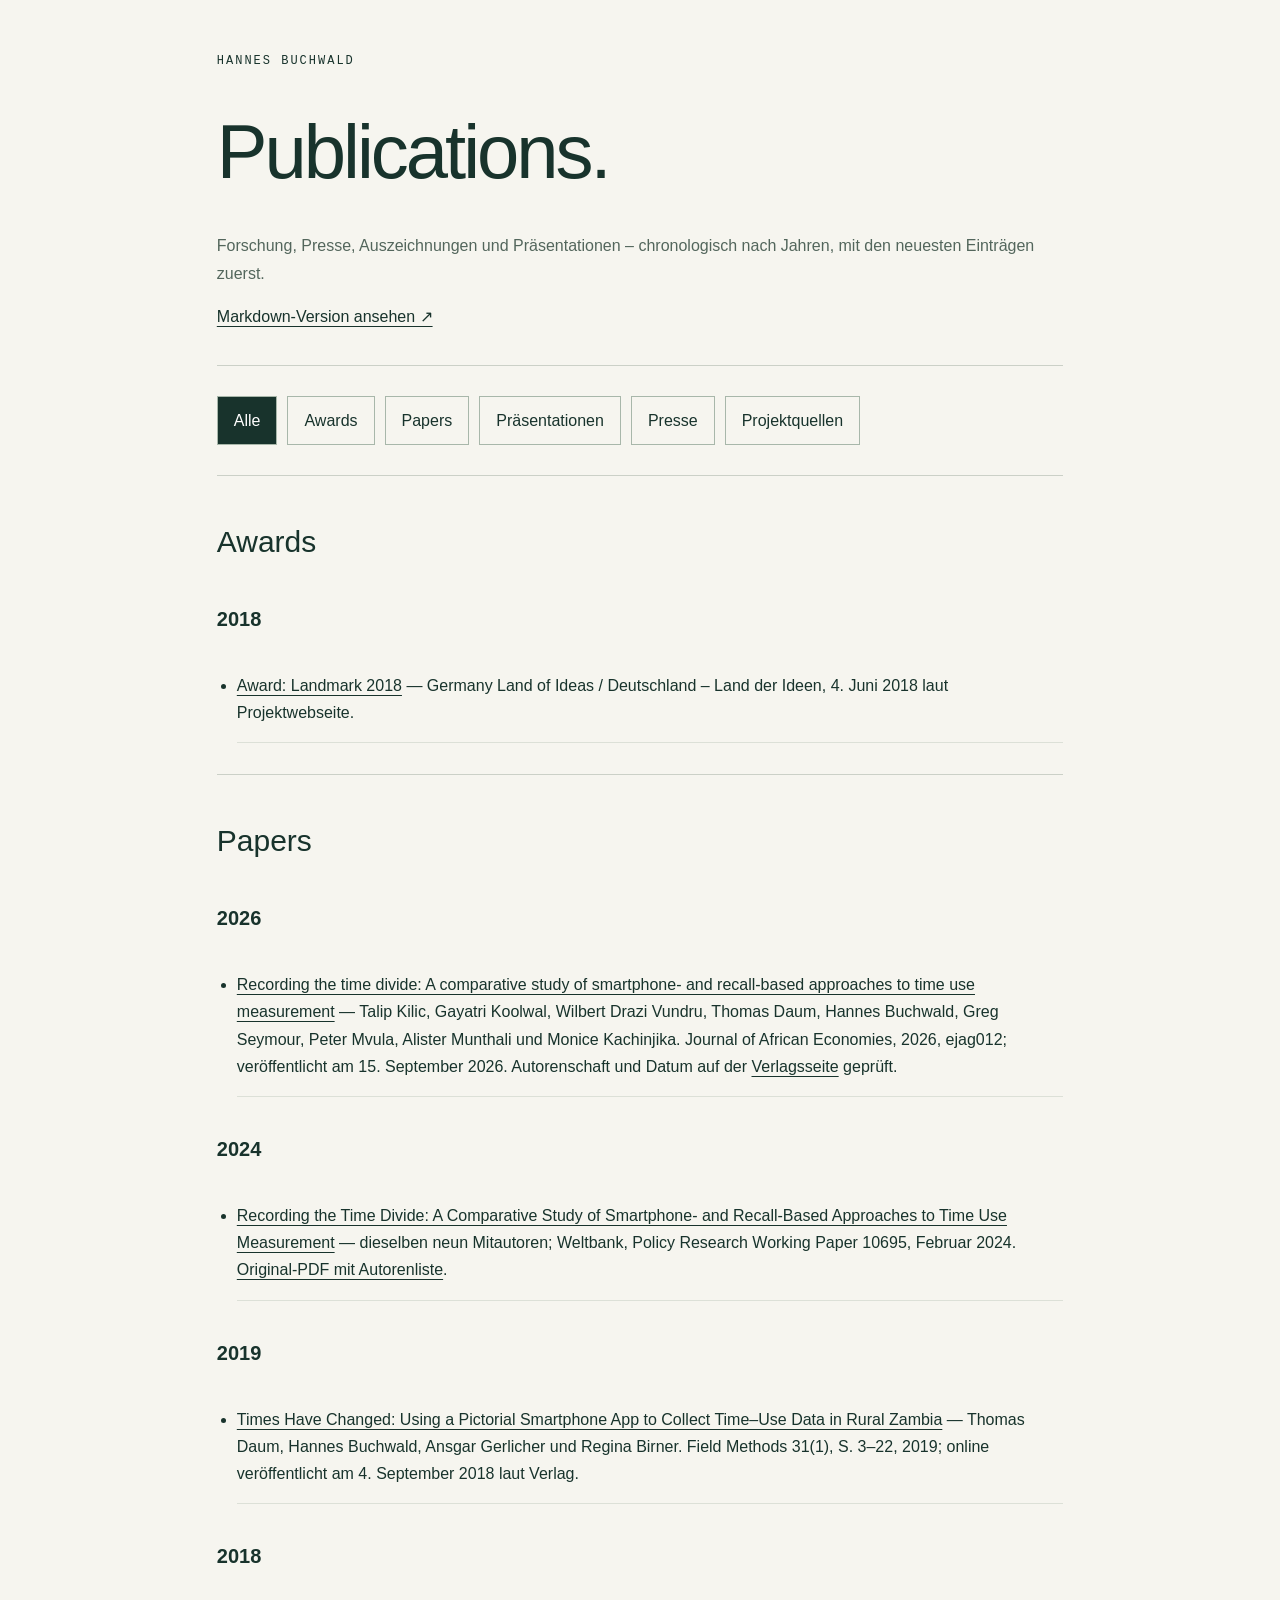
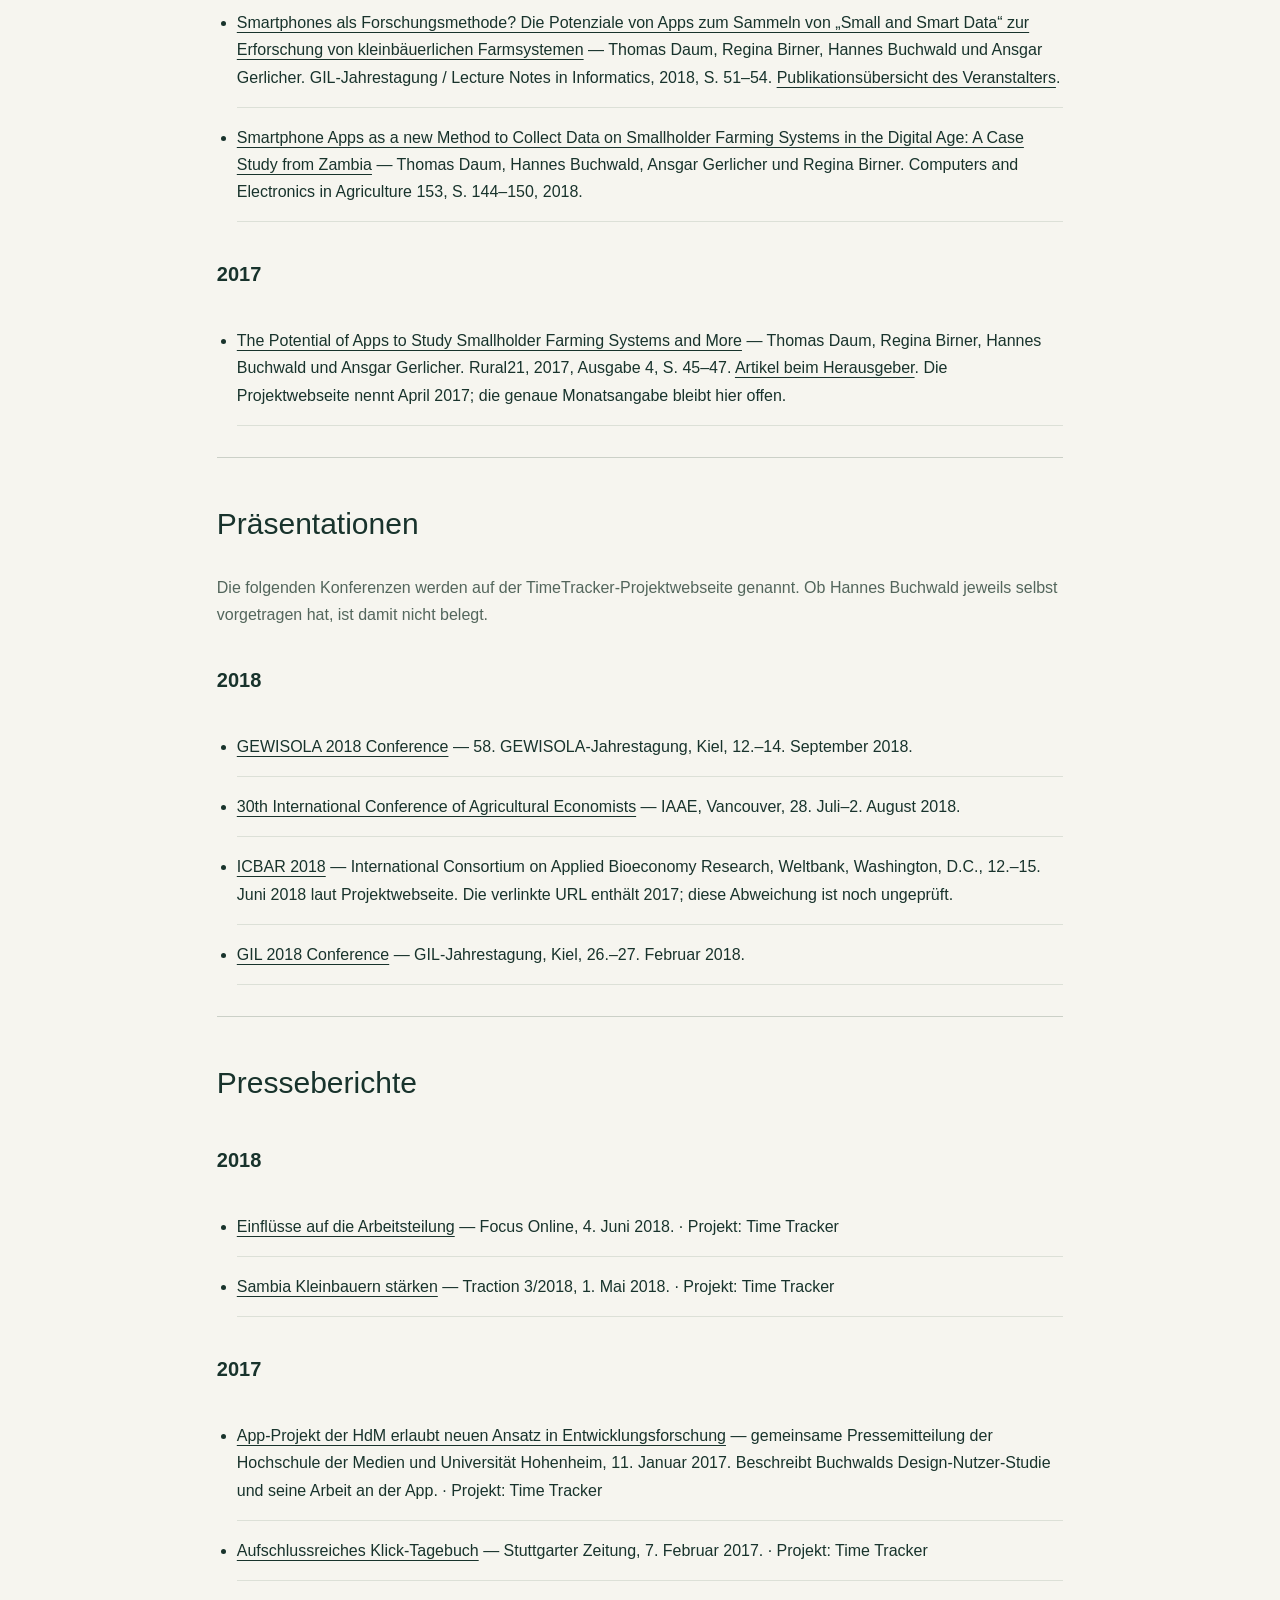
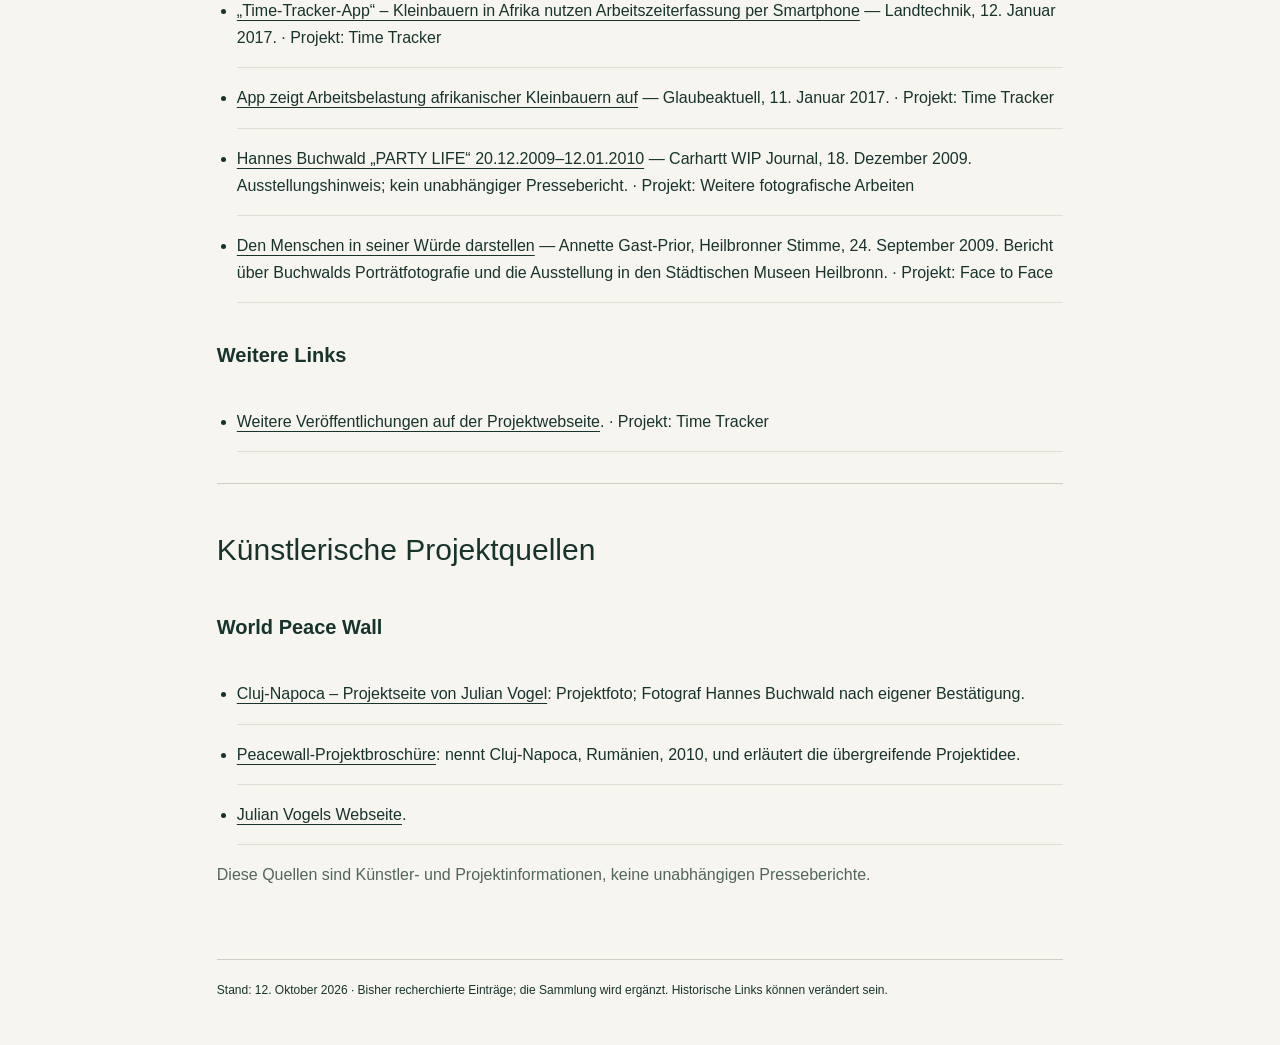
==== commit 50ff899c: "Remove introductory text from papers section" ====
--- a/publications.html
+++ b/publications.html
@@ -1 +1 @@
-<!doctype html><html lang="de"><head><meta charset="utf-8"><meta name="viewport" content="width=device-width, initial-scale=1"><title>Publications · Hannes Buchwald</title><style>*{box-sizing:border-box}body{margin:0;background:#f6f5ef;color:#18332c;font:16px/1.7 Arial,sans-serif}main{max-width:1000px;margin:auto;padding:45px 6%}header{border-bottom:1px solid #cbd0c7;padding-bottom:35px}h1{font-size:clamp(42px,8vw,76px);font-weight:400;letter-spacing:-3px;margin:15px 0}h2{font-size:30px;font-weight:400}h3{font-size:20px;margin-top:35px}.label{font:12px monospace;letter-spacing:2px}nav{display:flex;flex-wrap:wrap;gap:10px;margin:30px 0}nav button{font:inherit;background:transparent;border:1px solid #a8b7aa;padding:10px 16px;color:inherit;cursor:pointer}nav button[aria-pressed=true]{background:#18332c;color:white}a{color:inherit;text-underline-offset:4px;overflow-wrap:anywhere}a:hover{color:#477022}a:focus-visible,button:focus-visible{outline:3px solid #609431;outline-offset:4px}section{border-top:1px solid #cbd0c7;padding:15px 0}li{padding:16px 0;border-bottom:1px solid #dce0d7}ul{padding-left:20px}p{color:#53665c}footer{font-size:12px;margin-top:40px;padding-top:20px;border-top:1px solid #cbd0c7}[hidden]{display:none}@media(max-width:600px){main{padding:25px 6%}nav{gap:8px}nav button{font-size:14px;padding:9px 12px}li{padding:18px 0}}@media print{nav{display:none}section[hidden]{display:block}}</style></head><body><main><header><span class="label">HANNES BUCHWALD</span><h1>Publications.</h1><p>Forschung, Presse, Auszeichnungen und Präsentationen – chronologisch nach Jahren, mit den neuesten Einträgen zuerst.</p><a href="publications.md">Markdown-Version ansehen ↗</a></header><nav aria-label="Bereiche auswählen"><button data-target="all" aria-pressed="true">Alle</button><button data-target="awards" aria-pressed="false">Awards</button><button data-target="papers" aria-pressed="false">Papers</button><button data-target="presentations" aria-pressed="false">Präsentationen</button><button data-target="press" aria-pressed="false">Presse</button><button data-target="sources" aria-pressed="false">Projektquellen</button></nav><div aria-live="polite"><section id="awards"><h2>Awards</h2><h3>2018</h3><ul><li><a href="https://land-der-ideen.de/projekt/forschungs-app-time-tracker-3795">Award: Landmark 2018</a> — Germany Land of Ideas / Deutschland – Land der Ideen, 4. Juni 2018 laut Projektwebseite.</li></ul></section><section id="papers"><h2>Papers</h2><p>Hannes Buchwald ist bei den folgenden sechs bibliografischen Einträgen als Mitautor genannt. Working Paper und Journalfassung von „Recording the Time Divide“ sind Versionen derselben Arbeit.</p><h3>2026</h3><ul><li><a href="https://doi.org/10.1093/jae/ejag012">Recording the time divide: A comparative study of smartphone- and recall-based approaches to time use measurement</a> — Talip Kilic, Gayatri Koolwal, Wilbert Drazi Vundru, Thomas Daum, Hannes Buchwald, Greg Seymour, Peter Mvula, Alister Munthali und Monice Kachinjika. Journal of African Economies, 2026, ejag012; veröffentlicht am 15. September 2026. Autorenschaft und Datum auf der <a href="https://academic.oup.com/jae/article-abstract/35/5/ejag012/8801932">Verlagsseite</a> geprüft.</li></ul><h3>2024</h3><ul><li><a href="https://doi.org/10.1596/1813-9450-10695">Recording the Time Divide: A Comparative Study of Smartphone- and Recall-Based Approaches to Time Use Measurement</a> — dieselben neun Mitautoren; Weltbank, Policy Research Working Paper 10695, Februar 2024. <a href="https://documents1.worldbank.org/curated/en/099814102072416574/pdf/IDU195d006a6196d314cc21a96310b5efaaff3cd.pdf">Original-PDF mit Autorenliste</a>.</li></ul><h3>2019</h3><ul><li><a href="https://doi.org/10.1177/1525822X18797303">Times Have Changed: Using a Pictorial Smartphone App to Collect Time–Use Data in Rural Zambia</a> — Thomas Daum, Hannes Buchwald, Ansgar Gerlicher und Regina Birner. Field Methods 31(1), S. 3–22, 2019; online veröffentlicht am 4. September 2018 laut Verlag.</li></ul><h3>2018</h3><ul><li><a href="https://gil-net.de/Publikationen/30_51.pdf">Smartphones als Forschungsmethode? Die Potenziale von Apps zum Sammeln von „Small and Smart Data“ zur Erforschung von kleinbäuerlichen Farmsystemen</a> — Thomas Daum, Regina Birner, Hannes Buchwald und Ansgar Gerlicher. GIL-Jahrestagung / Lecture Notes in Informatics, 2018, S. 51–54. <a href="https://gil-net.de/publikationen/">Publikationsübersicht des Veranstalters</a>.</li><li><a href="https://doi.org/10.1016/j.compag.2018.08.017">Smartphone Apps as a new Method to Collect Data on Smallholder Farming Systems in the Digital Age: A Case Study from Zambia</a> — Thomas Daum, Hannes Buchwald, Ansgar Gerlicher und Regina Birner. Computers and Electronics in Agriculture 153, S. 144–150, 2018.</li></ul><h3>2017</h3><ul><li><a href="https://www.rural21.com/uploads/media/rural2017_04-S45-47.pdf">The Potential of Apps to Study Smallholder Farming Systems and More</a> — Thomas Daum, Regina Birner, Hannes Buchwald und Ansgar Gerlicher. Rural21, 2017, Ausgabe 4, S. 45–47. <a href="https://www.rural21.com/english/a-closer-look-at/detail/article/the-potential-of-apps-to-study-smallholder-farming-systems-and-more.html">Artikel beim Herausgeber</a>. Die Projektwebseite nennt April 2017; die genaue Monatsangabe bleibt hier offen.</li></ul></section><section id="presentations"><h2>Präsentationen</h2><p>Die folgenden Konferenzen werden auf der TimeTracker-Projektwebseite genannt. Ob Hannes Buchwald jeweils selbst vorgetragen hat, ist damit nicht belegt.</p><h3>2018</h3><ul><li><a href="http://www.gewisola2018.uni-kiel.de/de">GEWISOLA 2018 Conference</a> — 58. GEWISOLA-Jahrestagung, Kiel, 12.–14. September 2018.</li><li><a href="http://www.icae2018.com/">30th International Conference of Agricultural Economists</a> — IAAE, Vancouver, 28. Juli–2. August 2018.</li><li><a href="http://www.worldbank.org/en/events/2017/10/11/disruptive-innovations-value-chains-and-rural-development">ICBAR 2018</a> — International Consortium on Applied Bioeconomy Research, Weltbank, Washington, D.C., 12.–15. Juni 2018 laut Projektwebseite. Die verlinkte URL enthält 2017; diese Abweichung ist noch ungeprüft.</li><li><a href="https://www.gil-net.de/Tagung/">GIL 2018 Conference</a> — GIL-Jahrestagung, Kiel, 26.–27. Februar 2018.</li></ul></section><section id="press"><h2>Presseberichte</h2><h3>2018</h3><ul><li><a href="https://www.focus.de/regional/stuttgart/universitaet-hohenheim-einfluesse-auf-die-arbeitsteilung_id_9034741.html">Einflüsse auf die Arbeitsteilung</a> — Focus Online, 4. Juni 2018. · Projekt: Time Tracker</li><li><a href="https://www.agrarheute.com/traction/magazin/aktuelles-heft-3-2018">Sambia Kleinbauern stärken</a> — Traction 3/2018, 1. Mai 2018. · Projekt: Time Tracker</li></ul><h3>2017</h3><ul><li><a href="https://www.hdm-stuttgart.de/view_news?ident=news20161129155757">App-Projekt der HdM erlaubt neuen Ansatz in Entwicklungsforschung</a> — gemeinsame Pressemitteilung der Hochschule der Medien und Universität Hohenheim, 11. Januar 2017. Beschreibt Buchwalds Design-Nutzer-Studie und seine Arbeit an der App. · Projekt: Time Tracker</li><li><a href="http://www.stuttgarter-zeitung.de/inhalt.hochschule-der-medien-und-uni-hohenheim-forschen-in-afrika-aufschlussreiches-klick-tagebuch.cbecb83e-7405-4c4c-9af2-2b4f32dd54fb.html">Aufschlussreiches Klick-Tagebuch</a> — Stuttgarter Zeitung, 7. Februar 2017. · Projekt: Time Tracker</li><li><a href="https://www.landtechnik-online.eu/ojs-2.4.5/index.php/landtechnik/announcement">„Time-Tracker-App“ – Kleinbauern in Afrika nutzen Arbeitszeiterfassung per Smartphone</a> — Landtechnik, 12. Januar 2017. · Projekt: Time Tracker</li><li><a href="https://www.glaubeaktuell.net/nachrichten/wirtschaft/">App zeigt Arbeitsbelastung afrikanischer Kleinbauern auf</a> — Glaubeaktuell, 11. Januar 2017. · Projekt: Time Tracker</li><li><a href="https://www.carhartt-wip.com/en/journal/skate/2009/12/hannes-buchwald-party-life-20-12-2009-12-01-2010">Hannes Buchwald „PARTY LIFE“ 20.12.2009–12.01.2010</a> — Carhartt WIP Journal, 18. Dezember 2009. Ausstellungshinweis; kein unabhängiger Pressebericht. · Projekt: Weitere fotografische Arbeiten</li><li><a href="https://www.stimme.de/archiv/neckar-zaber/sonstige-den-menschen-in-seiner-wuerde-darstellen-art-1649790">Den Menschen in seiner Würde darstellen</a> — Annette Gast-Prior, Heilbronner Stimme, 24. September 2009. Bericht über Buchwalds Porträtfotografie und die Ausstellung in den Städtischen Museen Heilbronn. · Projekt: Face to Face</li></ul><h3>Weitere Links</h3><ul><li><a href="http://timetracker.cc/creative-corporation/press/">Weitere Veröffentlichungen auf der Projektwebseite</a>. · Projekt: Time Tracker</li></ul></section><section id="sources"><h2>Künstlerische Projektquellen</h2><h3>World Peace Wall</h3><ul><li><a href="https://julianvogel.me/cluj-napoca">Cluj-Napoca – Projektseite von Julian Vogel</a>: Projektfoto; Fotograf Hannes Buchwald nach eigener Bestätigung.</li><li><a href="https://www.julianvogel.me/files/home/infinite-Peacewall_project2021.pdf">Peacewall-Projektbroschüre</a>: nennt Cluj-Napoca, Rumänien, 2010, und erläutert die übergreifende Projektidee.</li><li><a href="https://julianvogel.me/">Julian Vogels Webseite</a>.</li></ul><p>Diese Quellen sind Künstler- und Projektinformationen, keine unabhängigen Presseberichte.</p></section></div><footer>Stand: 12. Oktober 2026 · Bisher recherchierte Einträge; die Sammlung wird ergänzt. Historische Links können verändert sein.</footer></main><script>document.querySelectorAll('nav button').forEach(b=>b.addEventListener('click',()=>{document.querySelectorAll('nav button').forEach(x=>x.setAttribute('aria-pressed',String(x===b)));document.querySelectorAll('section').forEach(s=>s.hidden=b.dataset.target!=='all'&&s.id!==b.dataset.target);}));</script></body></html>+<!doctype html><html lang="de"><head><meta charset="utf-8"><meta name="viewport" content="width=device-width, initial-scale=1"><title>Publications · Hannes Buchwald</title><style>*{box-sizing:border-box}body{margin:0;background:#f6f5ef;color:#18332c;font:16px/1.7 Arial,sans-serif}main{max-width:1000px;margin:auto;padding:45px 6%}header{border-bottom:1px solid #cbd0c7;padding-bottom:35px}h1{font-size:clamp(42px,8vw,76px);font-weight:400;letter-spacing:-3px;margin:15px 0}h2{font-size:30px;font-weight:400}h3{font-size:20px;margin-top:35px}.label{font:12px monospace;letter-spacing:2px}nav{display:flex;flex-wrap:wrap;gap:10px;margin:30px 0}nav button{font:inherit;background:transparent;border:1px solid #a8b7aa;padding:10px 16px;color:inherit;cursor:pointer}nav button[aria-pressed=true]{background:#18332c;color:white}a{color:inherit;text-underline-offset:4px;overflow-wrap:anywhere}a:hover{color:#477022}a:focus-visible,button:focus-visible{outline:3px solid #609431;outline-offset:4px}section{border-top:1px solid #cbd0c7;padding:15px 0}li{padding:16px 0;border-bottom:1px solid #dce0d7}ul{padding-left:20px}p{color:#53665c}footer{font-size:12px;margin-top:40px;padding-top:20px;border-top:1px solid #cbd0c7}[hidden]{display:none}@media(max-width:600px){main{padding:25px 6%}nav{gap:8px}nav button{font-size:14px;padding:9px 12px}li{padding:18px 0}}@media print{nav{display:none}section[hidden]{display:block}}</style></head><body><main><header><span class="label">HANNES BUCHWALD</span><h1>Publications.</h1><p>Forschung, Presse, Auszeichnungen und Präsentationen – chronologisch nach Jahren, mit den neuesten Einträgen zuerst.</p><a href="publications.md">Markdown-Version ansehen ↗</a></header><nav aria-label="Bereiche auswählen"><button data-target="all" aria-pressed="true">Alle</button><button data-target="awards" aria-pressed="false">Awards</button><button data-target="papers" aria-pressed="false">Papers</button><button data-target="presentations" aria-pressed="false">Präsentationen</button><button data-target="press" aria-pressed="false">Presse</button><button data-target="sources" aria-pressed="false">Projektquellen</button></nav><div aria-live="polite"><section id="awards"><h2>Awards</h2><h3>2018</h3><ul><li><a href="https://land-der-ideen.de/projekt/forschungs-app-time-tracker-3795">Award: Landmark 2018</a> — Germany Land of Ideas / Deutschland – Land der Ideen, 4. Juni 2018 laut Projektwebseite.</li></ul></section><section id="papers"><h2>Papers</h2><h3>2026</h3><ul><li><a href="https://doi.org/10.1093/jae/ejag012">Recording the time divide: A comparative study of smartphone- and recall-based approaches to time use measurement</a> — Talip Kilic, Gayatri Koolwal, Wilbert Drazi Vundru, Thomas Daum, Hannes Buchwald, Greg Seymour, Peter Mvula, Alister Munthali und Monice Kachinjika. Journal of African Economies, 2026, ejag012; veröffentlicht am 15. September 2026. Autorenschaft und Datum auf der <a href="https://academic.oup.com/jae/article-abstract/35/5/ejag012/8801932">Verlagsseite</a> geprüft.</li></ul><h3>2024</h3><ul><li><a href="https://doi.org/10.1596/1813-9450-10695">Recording the Time Divide: A Comparative Study of Smartphone- and Recall-Based Approaches to Time Use Measurement</a> — dieselben neun Mitautoren; Weltbank, Policy Research Working Paper 10695, Februar 2024. <a href="https://documents1.worldbank.org/curated/en/099814102072416574/pdf/IDU195d006a6196d314cc21a96310b5efaaff3cd.pdf">Original-PDF mit Autorenliste</a>.</li></ul><h3>2019</h3><ul><li><a href="https://doi.org/10.1177/1525822X18797303">Times Have Changed: Using a Pictorial Smartphone App to Collect Time–Use Data in Rural Zambia</a> — Thomas Daum, Hannes Buchwald, Ansgar Gerlicher und Regina Birner. Field Methods 31(1), S. 3–22, 2019; online veröffentlicht am 4. September 2018 laut Verlag.</li></ul><h3>2018</h3><ul><li><a href="https://gil-net.de/Publikationen/30_51.pdf">Smartphones als Forschungsmethode? Die Potenziale von Apps zum Sammeln von „Small and Smart Data“ zur Erforschung von kleinbäuerlichen Farmsystemen</a> — Thomas Daum, Regina Birner, Hannes Buchwald und Ansgar Gerlicher. GIL-Jahrestagung / Lecture Notes in Informatics, 2018, S. 51–54. <a href="https://gil-net.de/publikationen/">Publikationsübersicht des Veranstalters</a>.</li><li><a href="https://doi.org/10.1016/j.compag.2018.08.017">Smartphone Apps as a new Method to Collect Data on Smallholder Farming Systems in the Digital Age: A Case Study from Zambia</a> — Thomas Daum, Hannes Buchwald, Ansgar Gerlicher und Regina Birner. Computers and Electronics in Agriculture 153, S. 144–150, 2018.</li></ul><h3>2017</h3><ul><li><a href="https://www.rural21.com/uploads/media/rural2017_04-S45-47.pdf">The Potential of Apps to Study Smallholder Farming Systems and More</a> — Thomas Daum, Regina Birner, Hannes Buchwald und Ansgar Gerlicher. Rural21, 2017, Ausgabe 4, S. 45–47. <a href="https://www.rural21.com/english/a-closer-look-at/detail/article/the-potential-of-apps-to-study-smallholder-farming-systems-and-more.html">Artikel beim Herausgeber</a>. Die Projektwebseite nennt April 2017; die genaue Monatsangabe bleibt hier offen.</li></ul></section><section id="presentations"><h2>Präsentationen</h2><p>Die folgenden Konferenzen werden auf der TimeTracker-Projektwebseite genannt. Ob Hannes Buchwald jeweils selbst vorgetragen hat, ist damit nicht belegt.</p><h3>2018</h3><ul><li><a href="http://www.gewisola2018.uni-kiel.de/de">GEWISOLA 2018 Conference</a> — 58. GEWISOLA-Jahrestagung, Kiel, 12.–14. September 2018.</li><li><a href="http://www.icae2018.com/">30th International Conference of Agricultural Economists</a> — IAAE, Vancouver, 28. Juli–2. August 2018.</li><li><a href="http://www.worldbank.org/en/events/2017/10/11/disruptive-innovations-value-chains-and-rural-development">ICBAR 2018</a> — International Consortium on Applied Bioeconomy Research, Weltbank, Washington, D.C., 12.–15. Juni 2018 laut Projektwebseite. Die verlinkte URL enthält 2017; diese Abweichung ist noch ungeprüft.</li><li><a href="https://www.gil-net.de/Tagung/">GIL 2018 Conference</a> — GIL-Jahrestagung, Kiel, 26.–27. Februar 2018.</li></ul></section><section id="press"><h2>Presseberichte</h2><h3>2018</h3><ul><li><a href="https://www.focus.de/regional/stuttgart/universitaet-hohenheim-einfluesse-auf-die-arbeitsteilung_id_9034741.html">Einflüsse auf die Arbeitsteilung</a> — Focus Online, 4. Juni 2018. · Projekt: Time Tracker</li><li><a href="https://www.agrarheute.com/traction/magazin/aktuelles-heft-3-2018">Sambia Kleinbauern stärken</a> — Traction 3/2018, 1. Mai 2018. · Projekt: Time Tracker</li></ul><h3>2017</h3><ul><li><a href="https://www.hdm-stuttgart.de/view_news?ident=news20161129155757">App-Projekt der HdM erlaubt neuen Ansatz in Entwicklungsforschung</a> — gemeinsame Pressemitteilung der Hochschule der Medien und Universität Hohenheim, 11. Januar 2017. Beschreibt Buchwalds Design-Nutzer-Studie und seine Arbeit an der App. · Projekt: Time Tracker</li><li><a href="http://www.stuttgarter-zeitung.de/inhalt.hochschule-der-medien-und-uni-hohenheim-forschen-in-afrika-aufschlussreiches-klick-tagebuch.cbecb83e-7405-4c4c-9af2-2b4f32dd54fb.html">Aufschlussreiches Klick-Tagebuch</a> — Stuttgarter Zeitung, 7. Februar 2017. · Projekt: Time Tracker</li><li><a href="https://www.landtechnik-online.eu/ojs-2.4.5/index.php/landtechnik/announcement">„Time-Tracker-App“ – Kleinbauern in Afrika nutzen Arbeitszeiterfassung per Smartphone</a> — Landtechnik, 12. Januar 2017. · Projekt: Time Tracker</li><li><a href="https://www.glaubeaktuell.net/nachrichten/wirtschaft/">App zeigt Arbeitsbelastung afrikanischer Kleinbauern auf</a> — Glaubeaktuell, 11. Januar 2017. · Projekt: Time Tracker</li><li><a href="https://www.carhartt-wip.com/en/journal/skate/2009/12/hannes-buchwald-party-life-20-12-2009-12-01-2010">Hannes Buchwald „PARTY LIFE“ 20.12.2009–12.01.2010</a> — Carhartt WIP Journal, 18. Dezember 2009. Ausstellungshinweis; kein unabhängiger Pressebericht. · Projekt: Weitere fotografische Arbeiten</li><li><a href="https://www.stimme.de/archiv/neckar-zaber/sonstige-den-menschen-in-seiner-wuerde-darstellen-art-1649790">Den Menschen in seiner Würde darstellen</a> — Annette Gast-Prior, Heilbronner Stimme, 24. September 2009. Bericht über Buchwalds Porträtfotografie und die Ausstellung in den Städtischen Museen Heilbronn. · Projekt: Face to Face</li></ul><h3>Weitere Links</h3><ul><li><a href="http://timetracker.cc/creative-corporation/press/">Weitere Veröffentlichungen auf der Projektwebseite</a>. · Projekt: Time Tracker</li></ul></section><section id="sources"><h2>Künstlerische Projektquellen</h2><h3>World Peace Wall</h3><ul><li><a href="https://julianvogel.me/cluj-napoca">Cluj-Napoca – Projektseite von Julian Vogel</a>: Projektfoto; Fotograf Hannes Buchwald nach eigener Bestätigung.</li><li><a href="https://www.julianvogel.me/files/home/infinite-Peacewall_project2021.pdf">Peacewall-Projektbroschüre</a>: nennt Cluj-Napoca, Rumänien, 2010, und erläutert die übergreifende Projektidee.</li><li><a href="https://julianvogel.me/">Julian Vogels Webseite</a>.</li></ul><p>Diese Quellen sind Künstler- und Projektinformationen, keine unabhängigen Presseberichte.</p></section></div><footer>Stand: 12. Oktober 2026 · Bisher recherchierte Einträge; die Sammlung wird ergänzt. Historische Links können verändert sein.</footer></main><script>document.querySelectorAll('nav button').forEach(b=>b.addEventListener('click',()=>{document.querySelectorAll('nav button').forEach(x=>x.setAttribute('aria-pressed',String(x===b)));document.querySelectorAll('section').forEach(s=>s.hidden=b.dataset.target!=='all'&&s.id!==b.dataset.target);}));</script></body></html>
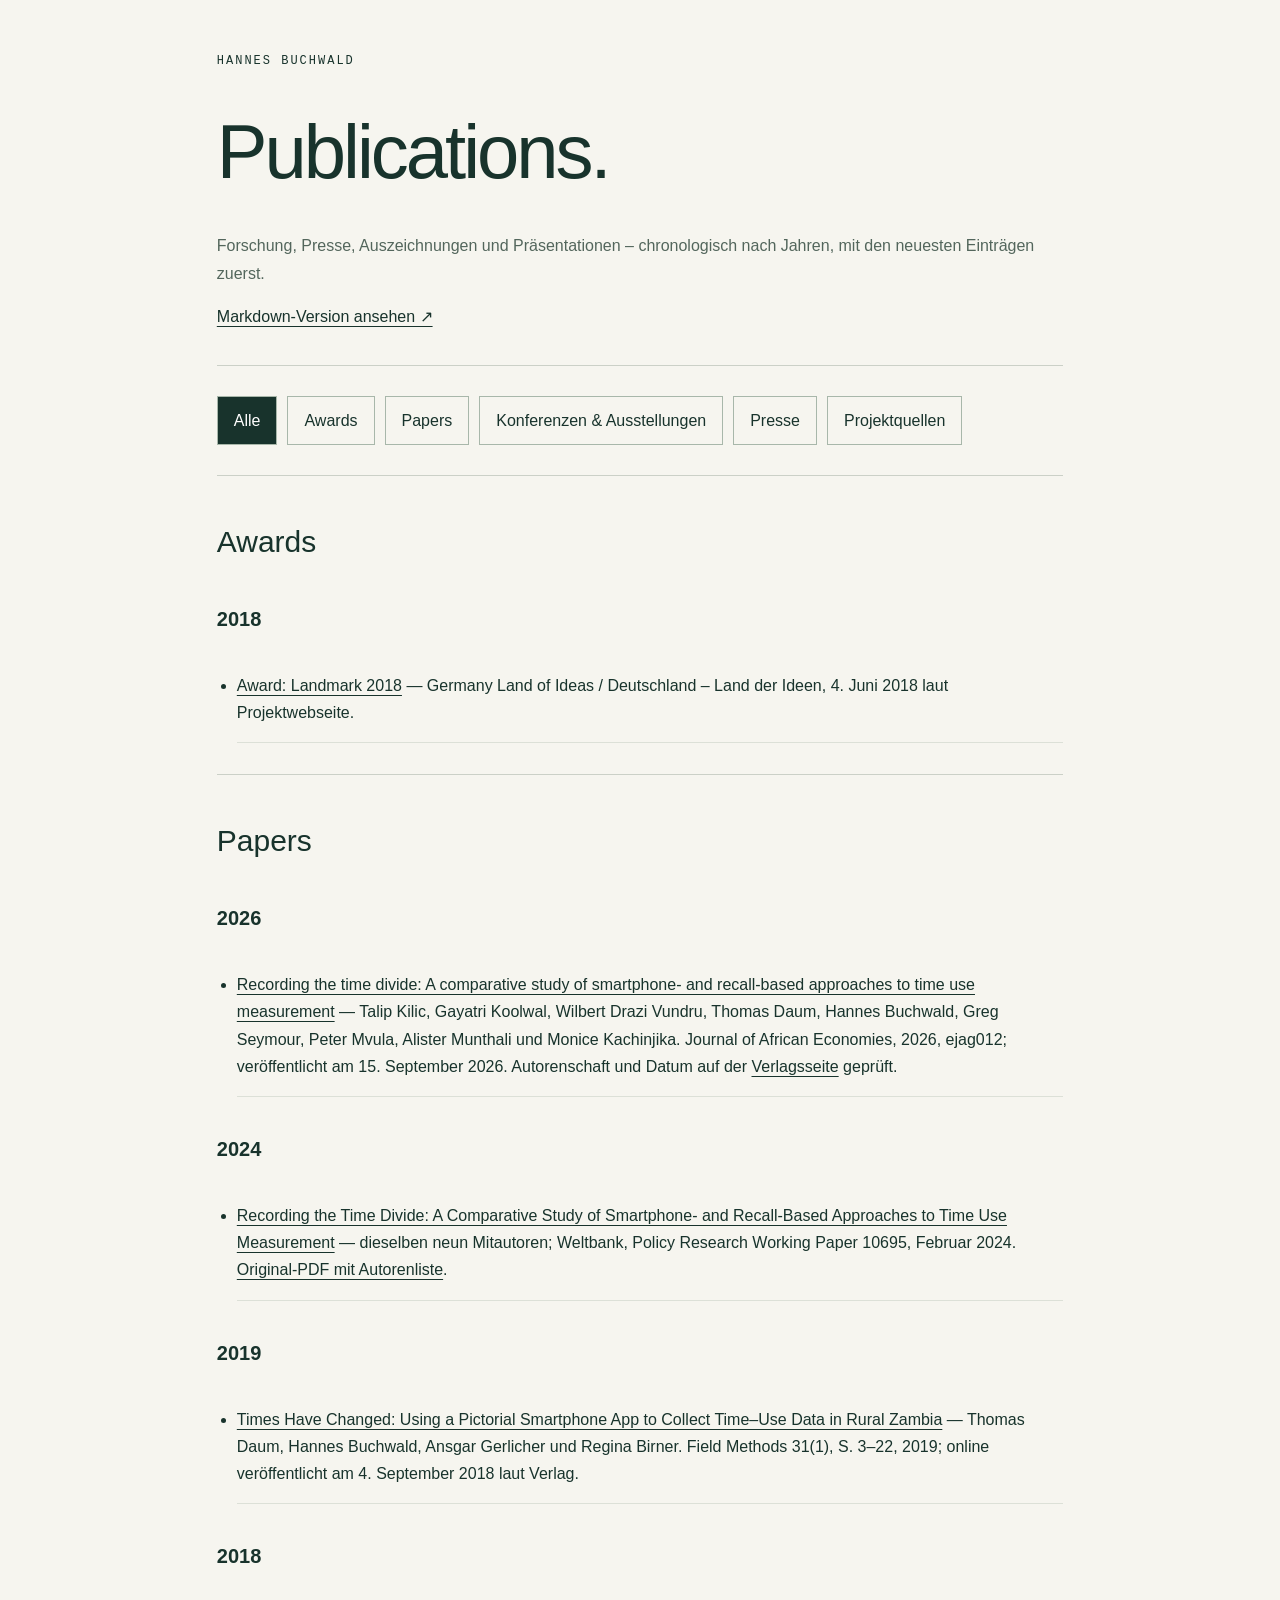
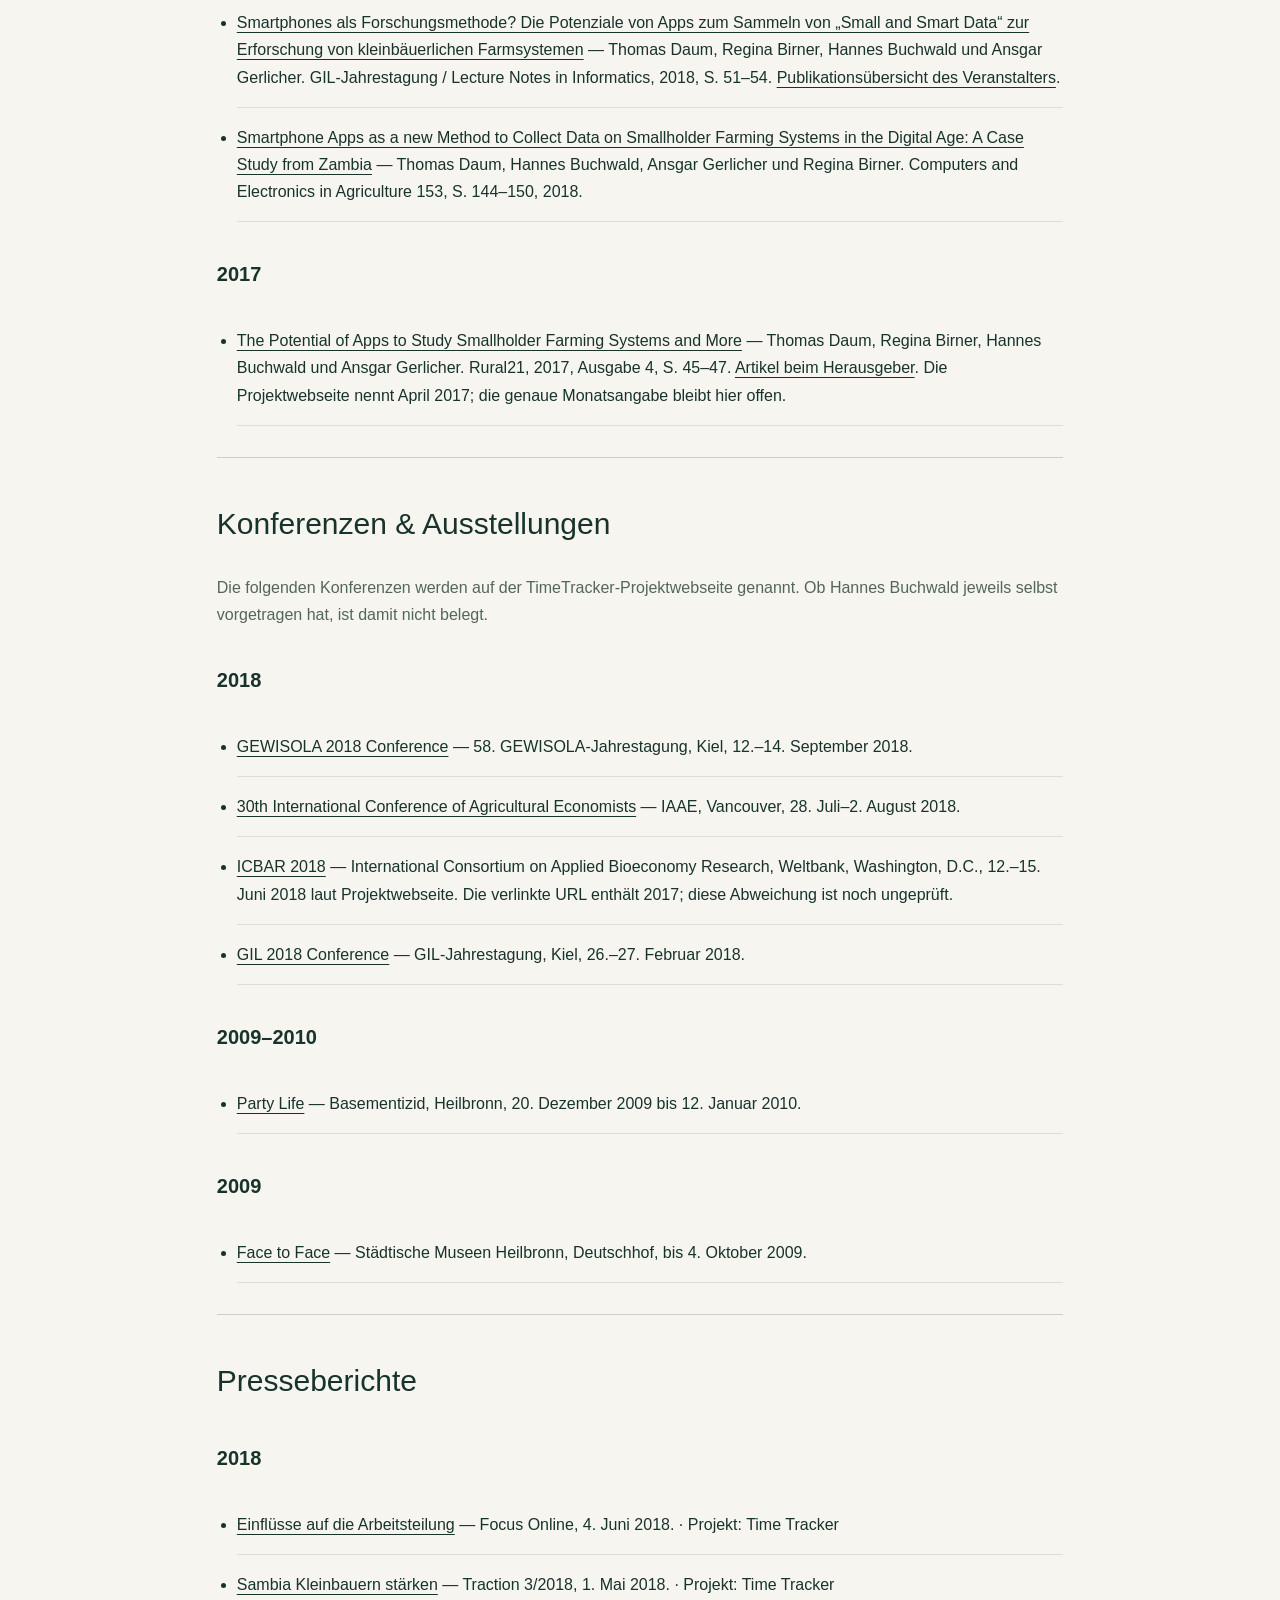
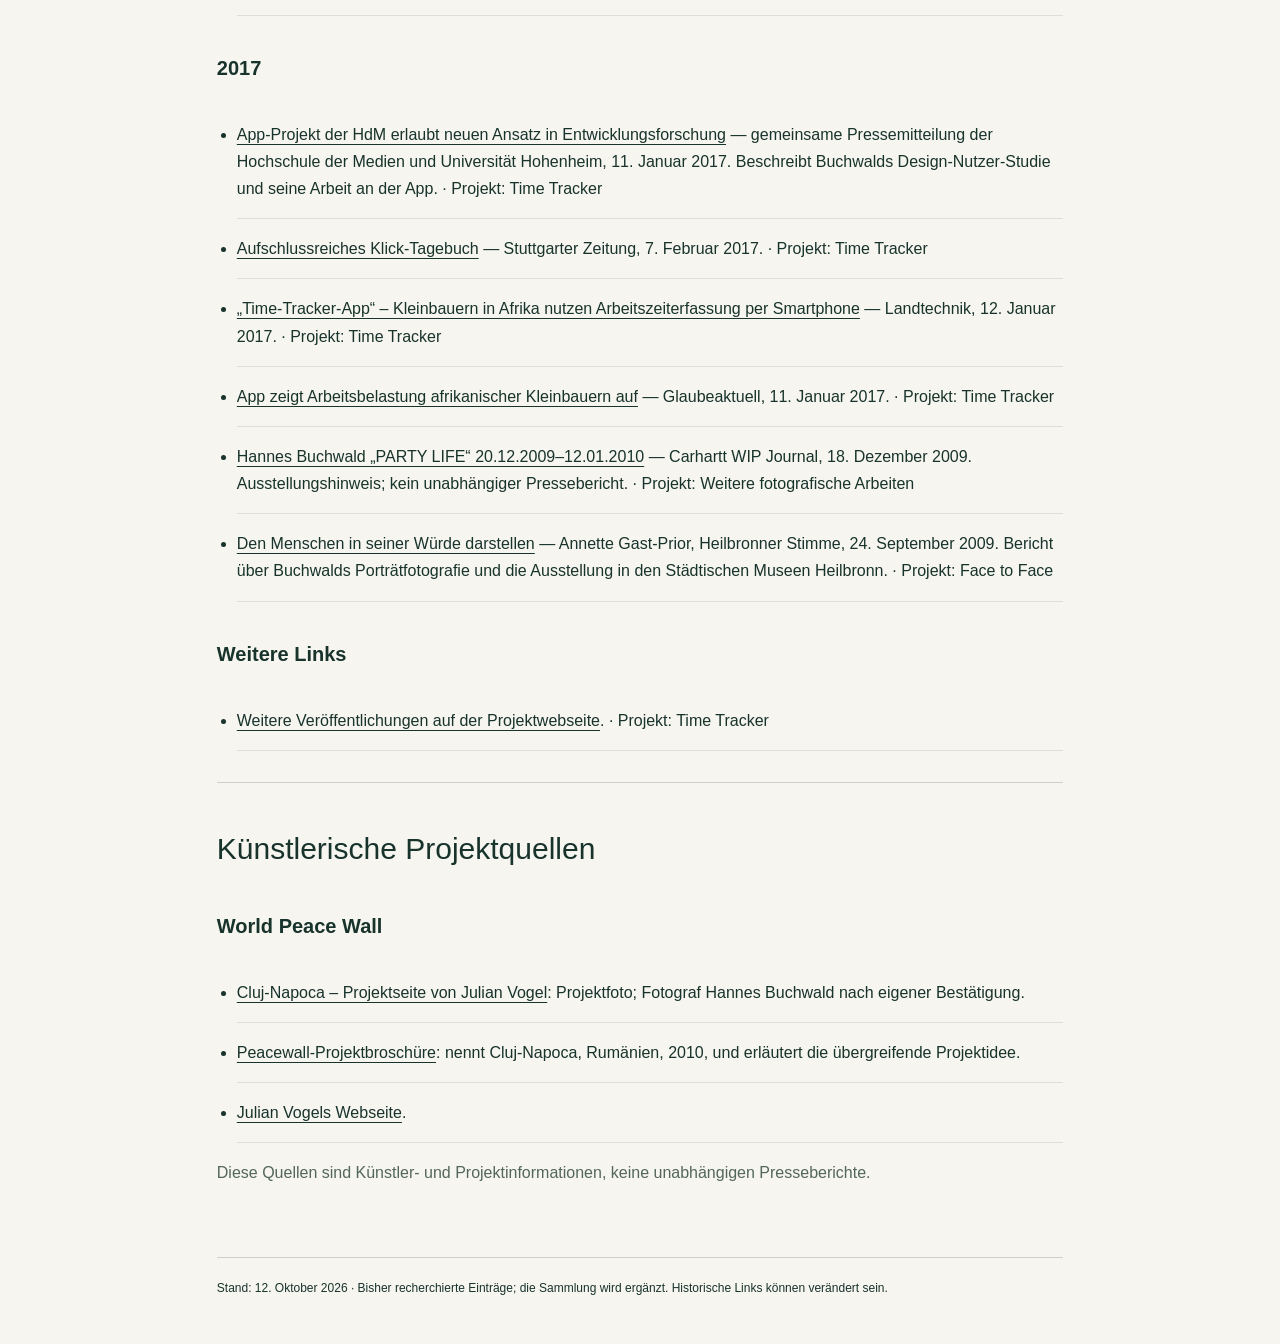
==== commit 6dbddd73: "Archive Party Life images and add exhibitions to publications" ====
--- a/publications.html
+++ b/publications.html
@@ -1 +1 @@
-<!doctype html><html lang="de"><head><meta charset="utf-8"><meta name="viewport" content="width=device-width, initial-scale=1"><title>Publications · Hannes Buchwald</title><style>*{box-sizing:border-box}body{margin:0;background:#f6f5ef;color:#18332c;font:16px/1.7 Arial,sans-serif}main{max-width:1000px;margin:auto;padding:45px 6%}header{border-bottom:1px solid #cbd0c7;padding-bottom:35px}h1{font-size:clamp(42px,8vw,76px);font-weight:400;letter-spacing:-3px;margin:15px 0}h2{font-size:30px;font-weight:400}h3{font-size:20px;margin-top:35px}.label{font:12px monospace;letter-spacing:2px}nav{display:flex;flex-wrap:wrap;gap:10px;margin:30px 0}nav button{font:inherit;background:transparent;border:1px solid #a8b7aa;padding:10px 16px;color:inherit;cursor:pointer}nav button[aria-pressed=true]{background:#18332c;color:white}a{color:inherit;text-underline-offset:4px;overflow-wrap:anywhere}a:hover{color:#477022}a:focus-visible,button:focus-visible{outline:3px solid #609431;outline-offset:4px}section{border-top:1px solid #cbd0c7;padding:15px 0}li{padding:16px 0;border-bottom:1px solid #dce0d7}ul{padding-left:20px}p{color:#53665c}footer{font-size:12px;margin-top:40px;padding-top:20px;border-top:1px solid #cbd0c7}[hidden]{display:none}@media(max-width:600px){main{padding:25px 6%}nav{gap:8px}nav button{font-size:14px;padding:9px 12px}li{padding:18px 0}}@media print{nav{display:none}section[hidden]{display:block}}</style></head><body><main><header><span class="label">HANNES BUCHWALD</span><h1>Publications.</h1><p>Forschung, Presse, Auszeichnungen und Präsentationen – chronologisch nach Jahren, mit den neuesten Einträgen zuerst.</p><a href="publications.md">Markdown-Version ansehen ↗</a></header><nav aria-label="Bereiche auswählen"><button data-target="all" aria-pressed="true">Alle</button><button data-target="awards" aria-pressed="false">Awards</button><button data-target="papers" aria-pressed="false">Papers</button><button data-target="presentations" aria-pressed="false">Präsentationen</button><button data-target="press" aria-pressed="false">Presse</button><button data-target="sources" aria-pressed="false">Projektquellen</button></nav><div aria-live="polite"><section id="awards"><h2>Awards</h2><h3>2018</h3><ul><li><a href="https://land-der-ideen.de/projekt/forschungs-app-time-tracker-3795">Award: Landmark 2018</a> — Germany Land of Ideas / Deutschland – Land der Ideen, 4. Juni 2018 laut Projektwebseite.</li></ul></section><section id="papers"><h2>Papers</h2><h3>2026</h3><ul><li><a href="https://doi.org/10.1093/jae/ejag012">Recording the time divide: A comparative study of smartphone- and recall-based approaches to time use measurement</a> — Talip Kilic, Gayatri Koolwal, Wilbert Drazi Vundru, Thomas Daum, Hannes Buchwald, Greg Seymour, Peter Mvula, Alister Munthali und Monice Kachinjika. Journal of African Economies, 2026, ejag012; veröffentlicht am 15. September 2026. Autorenschaft und Datum auf der <a href="https://academic.oup.com/jae/article-abstract/35/5/ejag012/8801932">Verlagsseite</a> geprüft.</li></ul><h3>2024</h3><ul><li><a href="https://doi.org/10.1596/1813-9450-10695">Recording the Time Divide: A Comparative Study of Smartphone- and Recall-Based Approaches to Time Use Measurement</a> — dieselben neun Mitautoren; Weltbank, Policy Research Working Paper 10695, Februar 2024. <a href="https://documents1.worldbank.org/curated/en/099814102072416574/pdf/IDU195d006a6196d314cc21a96310b5efaaff3cd.pdf">Original-PDF mit Autorenliste</a>.</li></ul><h3>2019</h3><ul><li><a href="https://doi.org/10.1177/1525822X18797303">Times Have Changed: Using a Pictorial Smartphone App to Collect Time–Use Data in Rural Zambia</a> — Thomas Daum, Hannes Buchwald, Ansgar Gerlicher und Regina Birner. Field Methods 31(1), S. 3–22, 2019; online veröffentlicht am 4. September 2018 laut Verlag.</li></ul><h3>2018</h3><ul><li><a href="https://gil-net.de/Publikationen/30_51.pdf">Smartphones als Forschungsmethode? Die Potenziale von Apps zum Sammeln von „Small and Smart Data“ zur Erforschung von kleinbäuerlichen Farmsystemen</a> — Thomas Daum, Regina Birner, Hannes Buchwald und Ansgar Gerlicher. GIL-Jahrestagung / Lecture Notes in Informatics, 2018, S. 51–54. <a href="https://gil-net.de/publikationen/">Publikationsübersicht des Veranstalters</a>.</li><li><a href="https://doi.org/10.1016/j.compag.2018.08.017">Smartphone Apps as a new Method to Collect Data on Smallholder Farming Systems in the Digital Age: A Case Study from Zambia</a> — Thomas Daum, Hannes Buchwald, Ansgar Gerlicher und Regina Birner. Computers and Electronics in Agriculture 153, S. 144–150, 2018.</li></ul><h3>2017</h3><ul><li><a href="https://www.rural21.com/uploads/media/rural2017_04-S45-47.pdf">The Potential of Apps to Study Smallholder Farming Systems and More</a> — Thomas Daum, Regina Birner, Hannes Buchwald und Ansgar Gerlicher. Rural21, 2017, Ausgabe 4, S. 45–47. <a href="https://www.rural21.com/english/a-closer-look-at/detail/article/the-potential-of-apps-to-study-smallholder-farming-systems-and-more.html">Artikel beim Herausgeber</a>. Die Projektwebseite nennt April 2017; die genaue Monatsangabe bleibt hier offen.</li></ul></section><section id="presentations"><h2>Präsentationen</h2><p>Die folgenden Konferenzen werden auf der TimeTracker-Projektwebseite genannt. Ob Hannes Buchwald jeweils selbst vorgetragen hat, ist damit nicht belegt.</p><h3>2018</h3><ul><li><a href="http://www.gewisola2018.uni-kiel.de/de">GEWISOLA 2018 Conference</a> — 58. GEWISOLA-Jahrestagung, Kiel, 12.–14. September 2018.</li><li><a href="http://www.icae2018.com/">30th International Conference of Agricultural Economists</a> — IAAE, Vancouver, 28. Juli–2. August 2018.</li><li><a href="http://www.worldbank.org/en/events/2017/10/11/disruptive-innovations-value-chains-and-rural-development">ICBAR 2018</a> — International Consortium on Applied Bioeconomy Research, Weltbank, Washington, D.C., 12.–15. Juni 2018 laut Projektwebseite. Die verlinkte URL enthält 2017; diese Abweichung ist noch ungeprüft.</li><li><a href="https://www.gil-net.de/Tagung/">GIL 2018 Conference</a> — GIL-Jahrestagung, Kiel, 26.–27. Februar 2018.</li></ul></section><section id="press"><h2>Presseberichte</h2><h3>2018</h3><ul><li><a href="https://www.focus.de/regional/stuttgart/universitaet-hohenheim-einfluesse-auf-die-arbeitsteilung_id_9034741.html">Einflüsse auf die Arbeitsteilung</a> — Focus Online, 4. Juni 2018. · Projekt: Time Tracker</li><li><a href="https://www.agrarheute.com/traction/magazin/aktuelles-heft-3-2018">Sambia Kleinbauern stärken</a> — Traction 3/2018, 1. Mai 2018. · Projekt: Time Tracker</li></ul><h3>2017</h3><ul><li><a href="https://www.hdm-stuttgart.de/view_news?ident=news20161129155757">App-Projekt der HdM erlaubt neuen Ansatz in Entwicklungsforschung</a> — gemeinsame Pressemitteilung der Hochschule der Medien und Universität Hohenheim, 11. Januar 2017. Beschreibt Buchwalds Design-Nutzer-Studie und seine Arbeit an der App. · Projekt: Time Tracker</li><li><a href="http://www.stuttgarter-zeitung.de/inhalt.hochschule-der-medien-und-uni-hohenheim-forschen-in-afrika-aufschlussreiches-klick-tagebuch.cbecb83e-7405-4c4c-9af2-2b4f32dd54fb.html">Aufschlussreiches Klick-Tagebuch</a> — Stuttgarter Zeitung, 7. Februar 2017. · Projekt: Time Tracker</li><li><a href="https://www.landtechnik-online.eu/ojs-2.4.5/index.php/landtechnik/announcement">„Time-Tracker-App“ – Kleinbauern in Afrika nutzen Arbeitszeiterfassung per Smartphone</a> — Landtechnik, 12. Januar 2017. · Projekt: Time Tracker</li><li><a href="https://www.glaubeaktuell.net/nachrichten/wirtschaft/">App zeigt Arbeitsbelastung afrikanischer Kleinbauern auf</a> — Glaubeaktuell, 11. Januar 2017. · Projekt: Time Tracker</li><li><a href="https://www.carhartt-wip.com/en/journal/skate/2009/12/hannes-buchwald-party-life-20-12-2009-12-01-2010">Hannes Buchwald „PARTY LIFE“ 20.12.2009–12.01.2010</a> — Carhartt WIP Journal, 18. Dezember 2009. Ausstellungshinweis; kein unabhängiger Pressebericht. · Projekt: Weitere fotografische Arbeiten</li><li><a href="https://www.stimme.de/archiv/neckar-zaber/sonstige-den-menschen-in-seiner-wuerde-darstellen-art-1649790">Den Menschen in seiner Würde darstellen</a> — Annette Gast-Prior, Heilbronner Stimme, 24. September 2009. Bericht über Buchwalds Porträtfotografie und die Ausstellung in den Städtischen Museen Heilbronn. · Projekt: Face to Face</li></ul><h3>Weitere Links</h3><ul><li><a href="http://timetracker.cc/creative-corporation/press/">Weitere Veröffentlichungen auf der Projektwebseite</a>. · Projekt: Time Tracker</li></ul></section><section id="sources"><h2>Künstlerische Projektquellen</h2><h3>World Peace Wall</h3><ul><li><a href="https://julianvogel.me/cluj-napoca">Cluj-Napoca – Projektseite von Julian Vogel</a>: Projektfoto; Fotograf Hannes Buchwald nach eigener Bestätigung.</li><li><a href="https://www.julianvogel.me/files/home/infinite-Peacewall_project2021.pdf">Peacewall-Projektbroschüre</a>: nennt Cluj-Napoca, Rumänien, 2010, und erläutert die übergreifende Projektidee.</li><li><a href="https://julianvogel.me/">Julian Vogels Webseite</a>.</li></ul><p>Diese Quellen sind Künstler- und Projektinformationen, keine unabhängigen Presseberichte.</p></section></div><footer>Stand: 12. Oktober 2026 · Bisher recherchierte Einträge; die Sammlung wird ergänzt. Historische Links können verändert sein.</footer></main><script>document.querySelectorAll('nav button').forEach(b=>b.addEventListener('click',()=>{document.querySelectorAll('nav button').forEach(x=>x.setAttribute('aria-pressed',String(x===b)));document.querySelectorAll('section').forEach(s=>s.hidden=b.dataset.target!=='all'&&s.id!==b.dataset.target);}));</script></body></html>+<!doctype html><html lang="de"><head><meta charset="utf-8"><meta name="viewport" content="width=device-width, initial-scale=1"><title>Publications · Hannes Buchwald</title><style>*{box-sizing:border-box}body{margin:0;background:#f6f5ef;color:#18332c;font:16px/1.7 Arial,sans-serif}main{max-width:1000px;margin:auto;padding:45px 6%}header{border-bottom:1px solid #cbd0c7;padding-bottom:35px}h1{font-size:clamp(42px,8vw,76px);font-weight:400;letter-spacing:-3px;margin:15px 0}h2{font-size:30px;font-weight:400}h3{font-size:20px;margin-top:35px}.label{font:12px monospace;letter-spacing:2px}nav{display:flex;flex-wrap:wrap;gap:10px;margin:30px 0}nav button{font:inherit;background:transparent;border:1px solid #a8b7aa;padding:10px 16px;color:inherit;cursor:pointer}nav button[aria-pressed=true]{background:#18332c;color:white}a{color:inherit;text-underline-offset:4px;overflow-wrap:anywhere}a:hover{color:#477022}a:focus-visible,button:focus-visible{outline:3px solid #609431;outline-offset:4px}section{border-top:1px solid #cbd0c7;padding:15px 0}li{padding:16px 0;border-bottom:1px solid #dce0d7}ul{padding-left:20px}p{color:#53665c}footer{font-size:12px;margin-top:40px;padding-top:20px;border-top:1px solid #cbd0c7}[hidden]{display:none}@media(max-width:600px){main{padding:25px 6%}nav{gap:8px}nav button{font-size:14px;padding:9px 12px}li{padding:18px 0}}@media print{nav{display:none}section[hidden]{display:block}}</style></head><body><main><header><span class="label">HANNES BUCHWALD</span><h1>Publications.</h1><p>Forschung, Presse, Auszeichnungen und Präsentationen – chronologisch nach Jahren, mit den neuesten Einträgen zuerst.</p><a href="publications.md">Markdown-Version ansehen ↗</a></header><nav aria-label="Bereiche auswählen"><button data-target="all" aria-pressed="true">Alle</button><button data-target="awards" aria-pressed="false">Awards</button><button data-target="papers" aria-pressed="false">Papers</button><button data-target="presentations" aria-pressed="false">Konferenzen &amp; Ausstellungen</button><button data-target="press" aria-pressed="false">Presse</button><button data-target="sources" aria-pressed="false">Projektquellen</button></nav><div aria-live="polite"><section id="awards"><h2>Awards</h2><h3>2018</h3><ul><li><a href="https://land-der-ideen.de/projekt/forschungs-app-time-tracker-3795">Award: Landmark 2018</a> — Germany Land of Ideas / Deutschland – Land der Ideen, 4. Juni 2018 laut Projektwebseite.</li></ul></section><section id="papers"><h2>Papers</h2><h3>2026</h3><ul><li><a href="https://doi.org/10.1093/jae/ejag012">Recording the time divide: A comparative study of smartphone- and recall-based approaches to time use measurement</a> — Talip Kilic, Gayatri Koolwal, Wilbert Drazi Vundru, Thomas Daum, Hannes Buchwald, Greg Seymour, Peter Mvula, Alister Munthali und Monice Kachinjika. Journal of African Economies, 2026, ejag012; veröffentlicht am 15. September 2026. Autorenschaft und Datum auf der <a href="https://academic.oup.com/jae/article-abstract/35/5/ejag012/8801932">Verlagsseite</a> geprüft.</li></ul><h3>2024</h3><ul><li><a href="https://doi.org/10.1596/1813-9450-10695">Recording the Time Divide: A Comparative Study of Smartphone- and Recall-Based Approaches to Time Use Measurement</a> — dieselben neun Mitautoren; Weltbank, Policy Research Working Paper 10695, Februar 2024. <a href="https://documents1.worldbank.org/curated/en/099814102072416574/pdf/IDU195d006a6196d314cc21a96310b5efaaff3cd.pdf">Original-PDF mit Autorenliste</a>.</li></ul><h3>2019</h3><ul><li><a href="https://doi.org/10.1177/1525822X18797303">Times Have Changed: Using a Pictorial Smartphone App to Collect Time–Use Data in Rural Zambia</a> — Thomas Daum, Hannes Buchwald, Ansgar Gerlicher und Regina Birner. Field Methods 31(1), S. 3–22, 2019; online veröffentlicht am 4. September 2018 laut Verlag.</li></ul><h3>2018</h3><ul><li><a href="https://gil-net.de/Publikationen/30_51.pdf">Smartphones als Forschungsmethode? Die Potenziale von Apps zum Sammeln von „Small and Smart Data“ zur Erforschung von kleinbäuerlichen Farmsystemen</a> — Thomas Daum, Regina Birner, Hannes Buchwald und Ansgar Gerlicher. GIL-Jahrestagung / Lecture Notes in Informatics, 2018, S. 51–54. <a href="https://gil-net.de/publikationen/">Publikationsübersicht des Veranstalters</a>.</li><li><a href="https://doi.org/10.1016/j.compag.2018.08.017">Smartphone Apps as a new Method to Collect Data on Smallholder Farming Systems in the Digital Age: A Case Study from Zambia</a> — Thomas Daum, Hannes Buchwald, Ansgar Gerlicher und Regina Birner. Computers and Electronics in Agriculture 153, S. 144–150, 2018.</li></ul><h3>2017</h3><ul><li><a href="https://www.rural21.com/uploads/media/rural2017_04-S45-47.pdf">The Potential of Apps to Study Smallholder Farming Systems and More</a> — Thomas Daum, Regina Birner, Hannes Buchwald und Ansgar Gerlicher. Rural21, 2017, Ausgabe 4, S. 45–47. <a href="https://www.rural21.com/english/a-closer-look-at/detail/article/the-potential-of-apps-to-study-smallholder-farming-systems-and-more.html">Artikel beim Herausgeber</a>. Die Projektwebseite nennt April 2017; die genaue Monatsangabe bleibt hier offen.</li></ul></section><section id="presentations"><h2>Konferenzen &amp; Ausstellungen</h2><p>Die folgenden Konferenzen werden auf der TimeTracker-Projektwebseite genannt. Ob Hannes Buchwald jeweils selbst vorgetragen hat, ist damit nicht belegt.</p><h3>2018</h3><ul><li><a href="http://www.gewisola2018.uni-kiel.de/de">GEWISOLA 2018 Conference</a> — 58. GEWISOLA-Jahrestagung, Kiel, 12.–14. September 2018.</li><li><a href="http://www.icae2018.com/">30th International Conference of Agricultural Economists</a> — IAAE, Vancouver, 28. Juli–2. August 2018.</li><li><a href="http://www.worldbank.org/en/events/2017/10/11/disruptive-innovations-value-chains-and-rural-development">ICBAR 2018</a> — International Consortium on Applied Bioeconomy Research, Weltbank, Washington, D.C., 12.–15. Juni 2018 laut Projektwebseite. Die verlinkte URL enthält 2017; diese Abweichung ist noch ungeprüft.</li><li><a href="https://www.gil-net.de/Tagung/">GIL 2018 Conference</a> — GIL-Jahrestagung, Kiel, 26.–27. Februar 2018.</li></ul><h3>2009–2010</h3><ul><li><a href="Projekte/party-life.md">Party Life</a> — Basementizid, Heilbronn, 20. Dezember 2009 bis 12. Januar 2010.</li></ul><h3>2009</h3><ul><li><a href="Projekte/face-to-face.md">Face to Face</a> — Städtische Museen Heilbronn, Deutschhof, bis 4. Oktober 2009.</li></ul></section><section id="press"><h2>Presseberichte</h2><h3>2018</h3><ul><li><a href="https://www.focus.de/regional/stuttgart/universitaet-hohenheim-einfluesse-auf-die-arbeitsteilung_id_9034741.html">Einflüsse auf die Arbeitsteilung</a> — Focus Online, 4. Juni 2018. · Projekt: Time Tracker</li><li><a href="https://www.agrarheute.com/traction/magazin/aktuelles-heft-3-2018">Sambia Kleinbauern stärken</a> — Traction 3/2018, 1. Mai 2018. · Projekt: Time Tracker</li></ul><h3>2017</h3><ul><li><a href="https://www.hdm-stuttgart.de/view_news?ident=news20161129155757">App-Projekt der HdM erlaubt neuen Ansatz in Entwicklungsforschung</a> — gemeinsame Pressemitteilung der Hochschule der Medien und Universität Hohenheim, 11. Januar 2017. Beschreibt Buchwalds Design-Nutzer-Studie und seine Arbeit an der App. · Projekt: Time Tracker</li><li><a href="http://www.stuttgarter-zeitung.de/inhalt.hochschule-der-medien-und-uni-hohenheim-forschen-in-afrika-aufschlussreiches-klick-tagebuch.cbecb83e-7405-4c4c-9af2-2b4f32dd54fb.html">Aufschlussreiches Klick-Tagebuch</a> — Stuttgarter Zeitung, 7. Februar 2017. · Projekt: Time Tracker</li><li><a href="https://www.landtechnik-online.eu/ojs-2.4.5/index.php/landtechnik/announcement">„Time-Tracker-App“ – Kleinbauern in Afrika nutzen Arbeitszeiterfassung per Smartphone</a> — Landtechnik, 12. Januar 2017. · Projekt: Time Tracker</li><li><a href="https://www.glaubeaktuell.net/nachrichten/wirtschaft/">App zeigt Arbeitsbelastung afrikanischer Kleinbauern auf</a> — Glaubeaktuell, 11. Januar 2017. · Projekt: Time Tracker</li><li><a href="https://www.carhartt-wip.com/en/journal/skate/2009/12/hannes-buchwald-party-life-20-12-2009-12-01-2010">Hannes Buchwald „PARTY LIFE“ 20.12.2009–12.01.2010</a> — Carhartt WIP Journal, 18. Dezember 2009. Ausstellungshinweis; kein unabhängiger Pressebericht. · Projekt: Weitere fotografische Arbeiten</li><li><a href="https://www.stimme.de/archiv/neckar-zaber/sonstige-den-menschen-in-seiner-wuerde-darstellen-art-1649790">Den Menschen in seiner Würde darstellen</a> — Annette Gast-Prior, Heilbronner Stimme, 24. September 2009. Bericht über Buchwalds Porträtfotografie und die Ausstellung in den Städtischen Museen Heilbronn. · Projekt: Face to Face</li></ul><h3>Weitere Links</h3><ul><li><a href="http://timetracker.cc/creative-corporation/press/">Weitere Veröffentlichungen auf der Projektwebseite</a>. · Projekt: Time Tracker</li></ul></section><section id="sources"><h2>Künstlerische Projektquellen</h2><h3>World Peace Wall</h3><ul><li><a href="https://julianvogel.me/cluj-napoca">Cluj-Napoca – Projektseite von Julian Vogel</a>: Projektfoto; Fotograf Hannes Buchwald nach eigener Bestätigung.</li><li><a href="https://www.julianvogel.me/files/home/infinite-Peacewall_project2021.pdf">Peacewall-Projektbroschüre</a>: nennt Cluj-Napoca, Rumänien, 2010, und erläutert die übergreifende Projektidee.</li><li><a href="https://julianvogel.me/">Julian Vogels Webseite</a>.</li></ul><p>Diese Quellen sind Künstler- und Projektinformationen, keine unabhängigen Presseberichte.</p></section></div><footer>Stand: 12. Oktober 2026 · Bisher recherchierte Einträge; die Sammlung wird ergänzt. Historische Links können verändert sein.</footer></main><script>document.querySelectorAll('nav button').forEach(b=>b.addEventListener('click',()=>{document.querySelectorAll('nav button').forEach(x=>x.setAttribute('aria-pressed',String(x===b)));document.querySelectorAll('section').forEach(s=>s.hidden=b.dataset.target!=='all'&&s.id!==b.dataset.target);}));</script></body></html>
